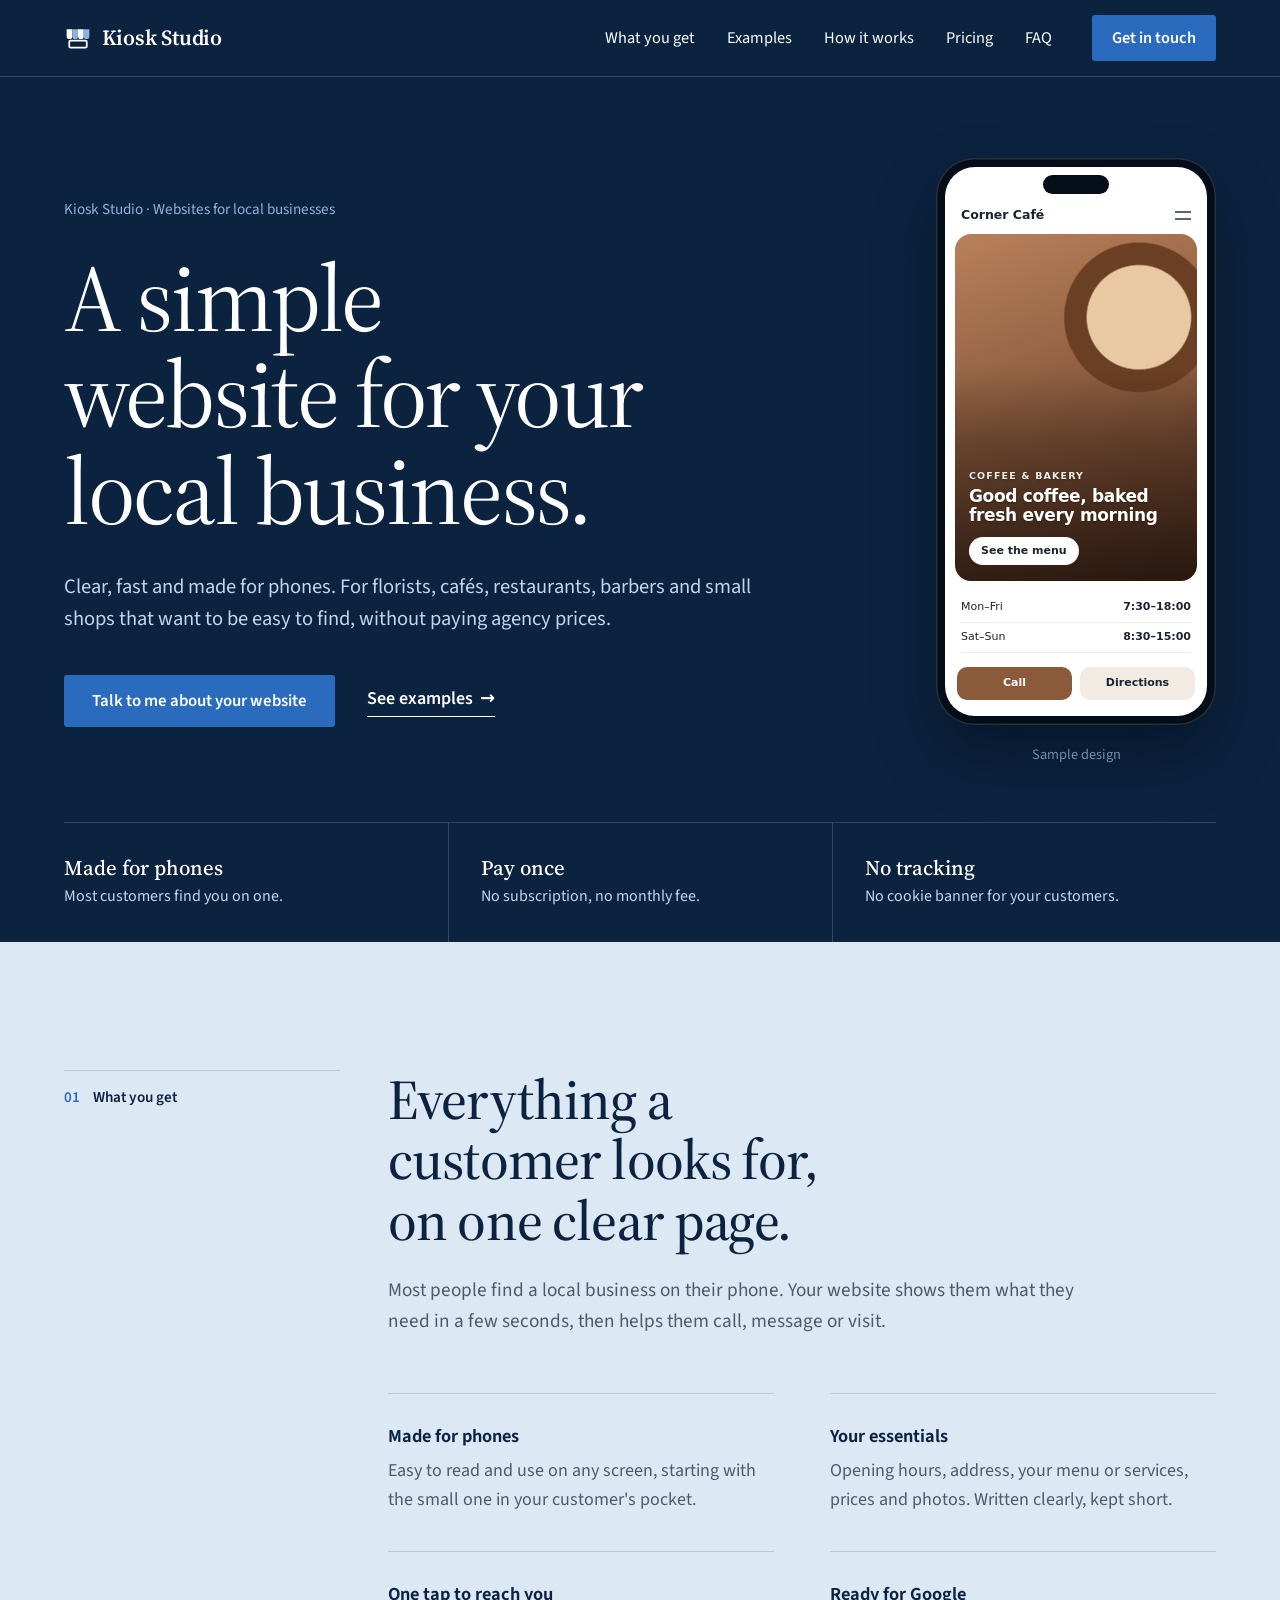
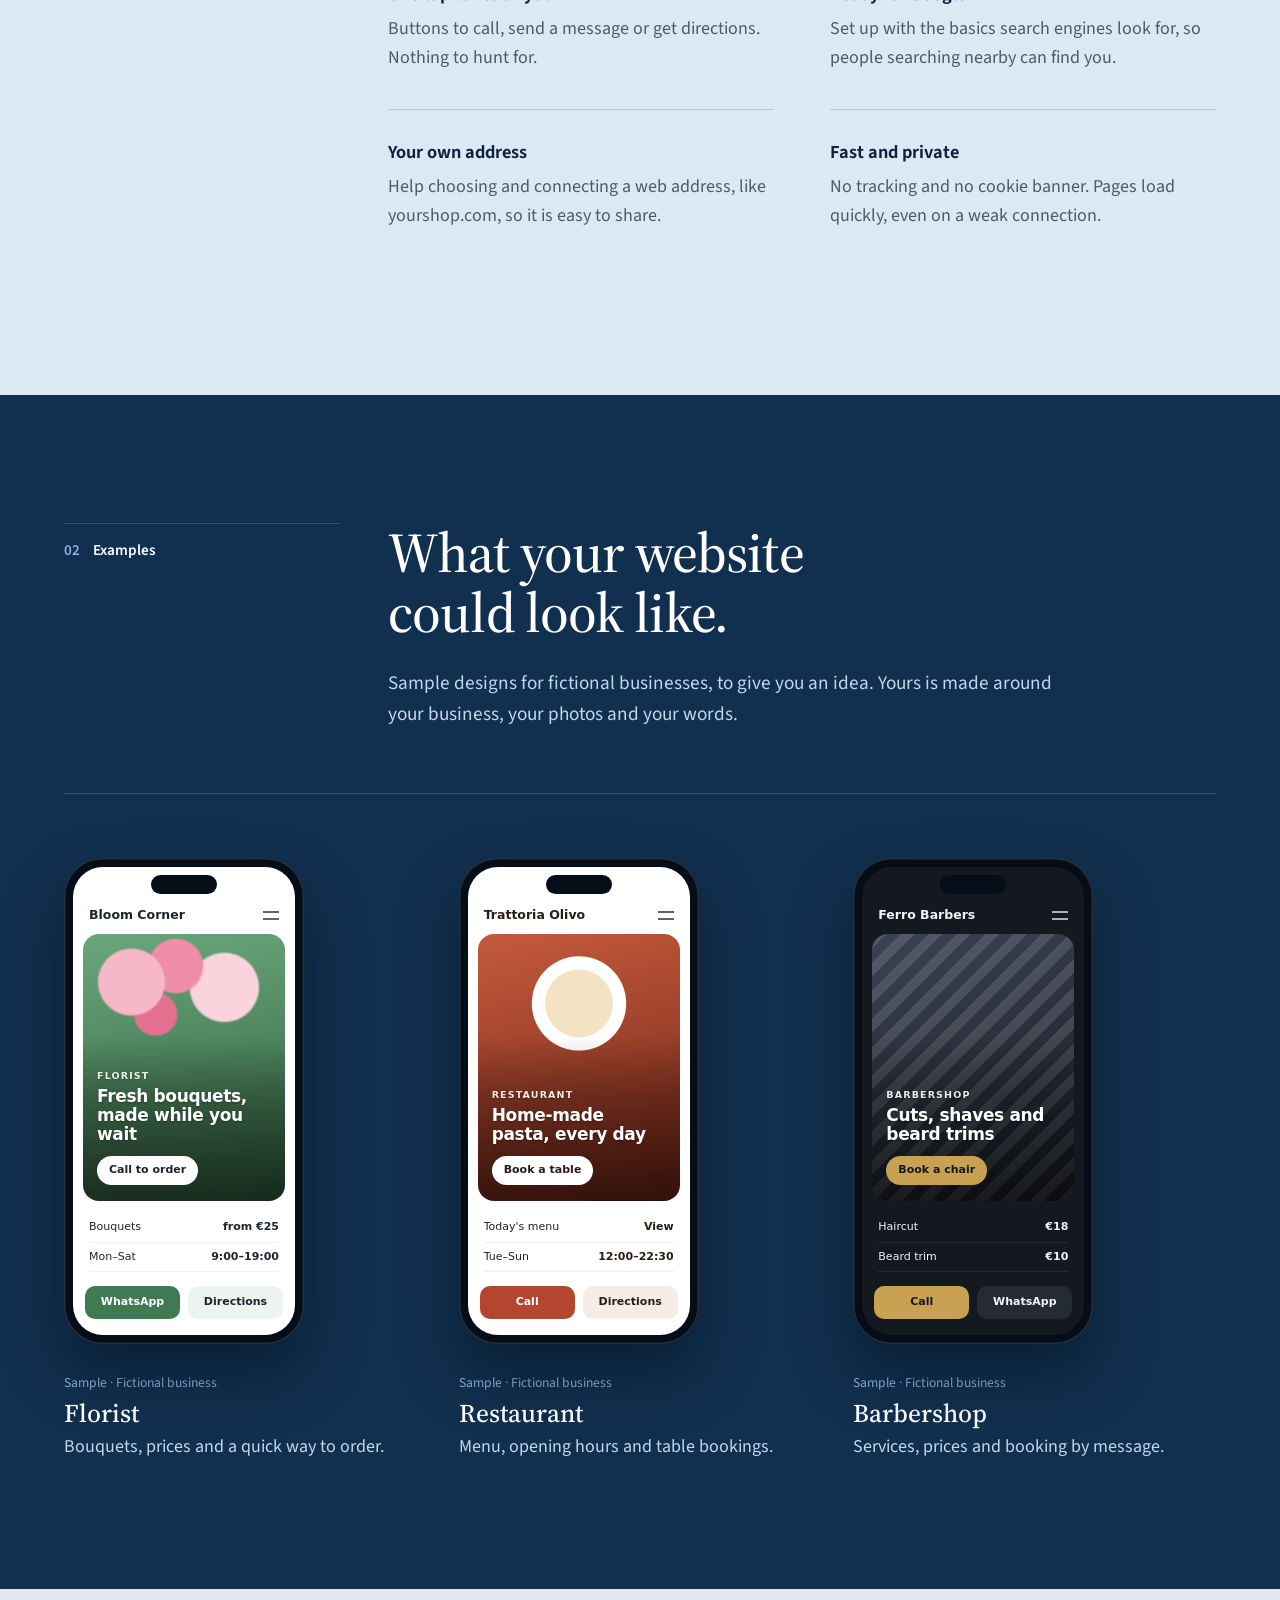
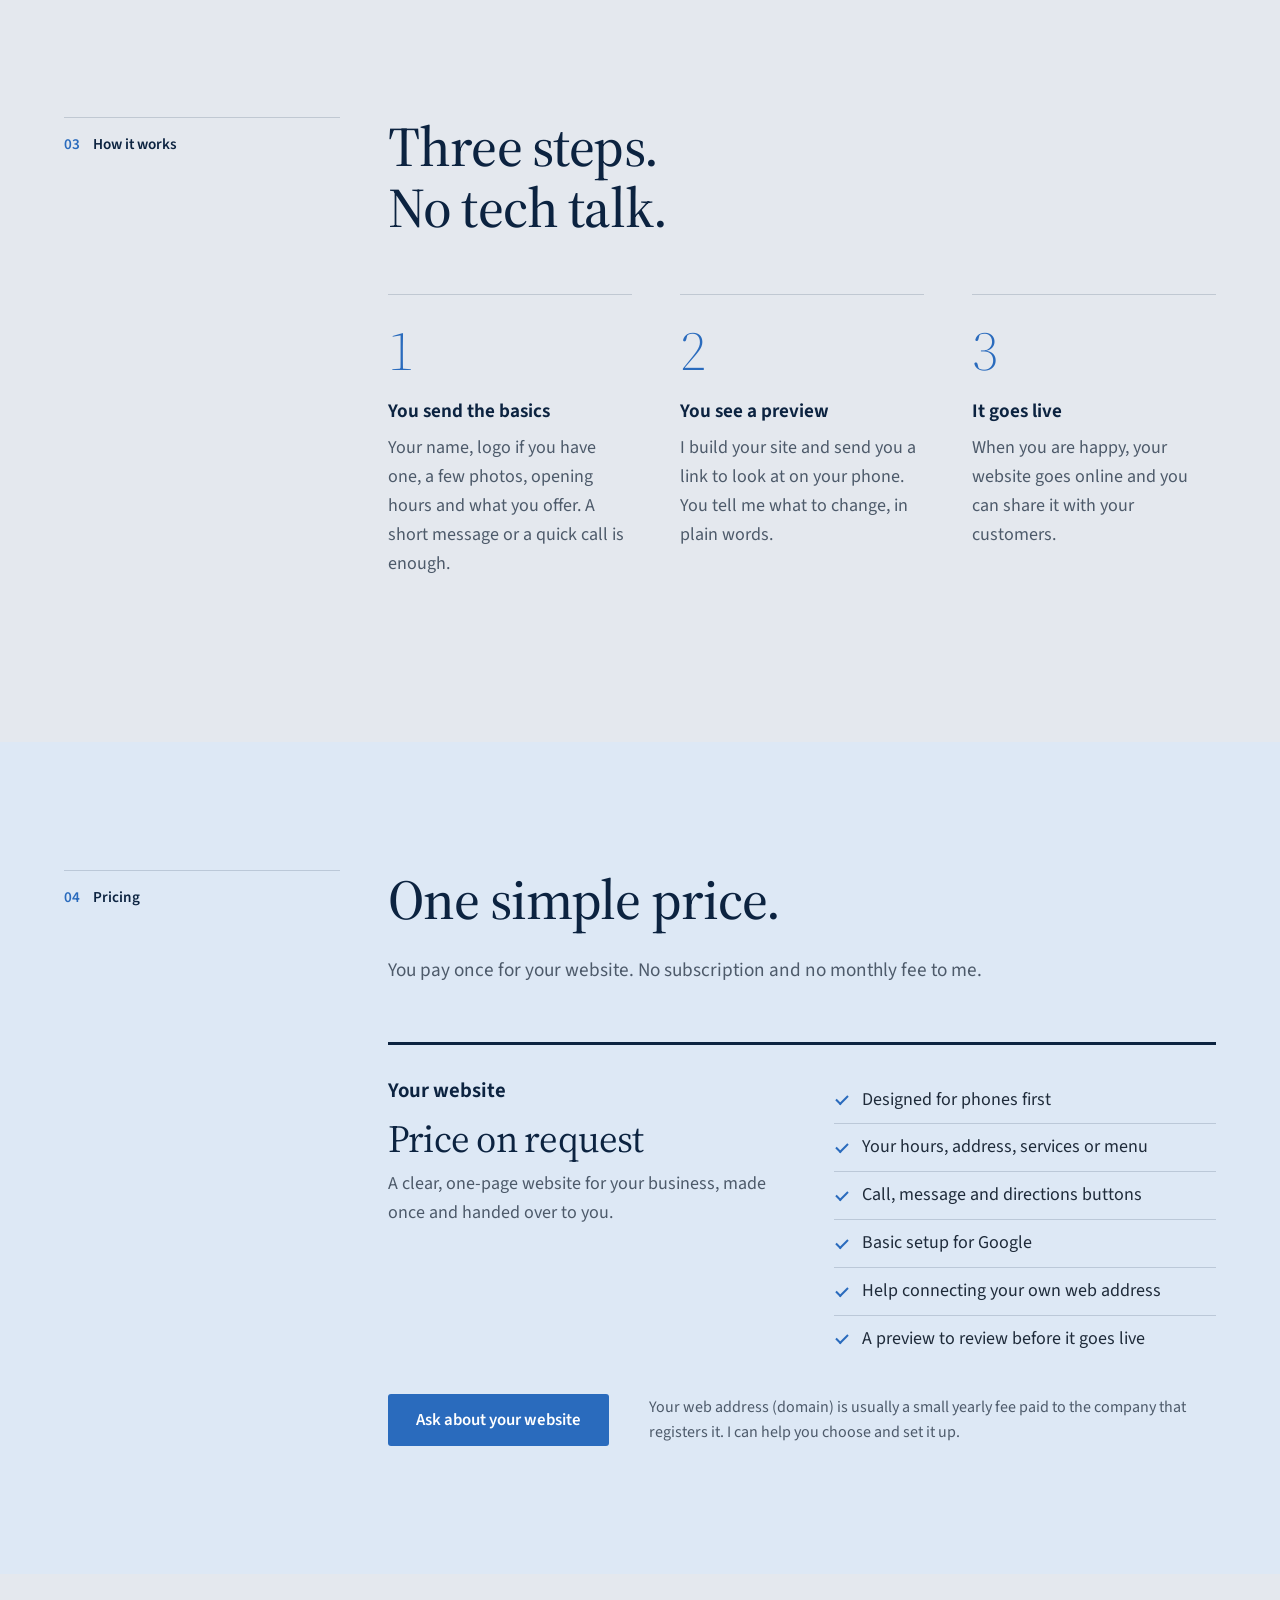
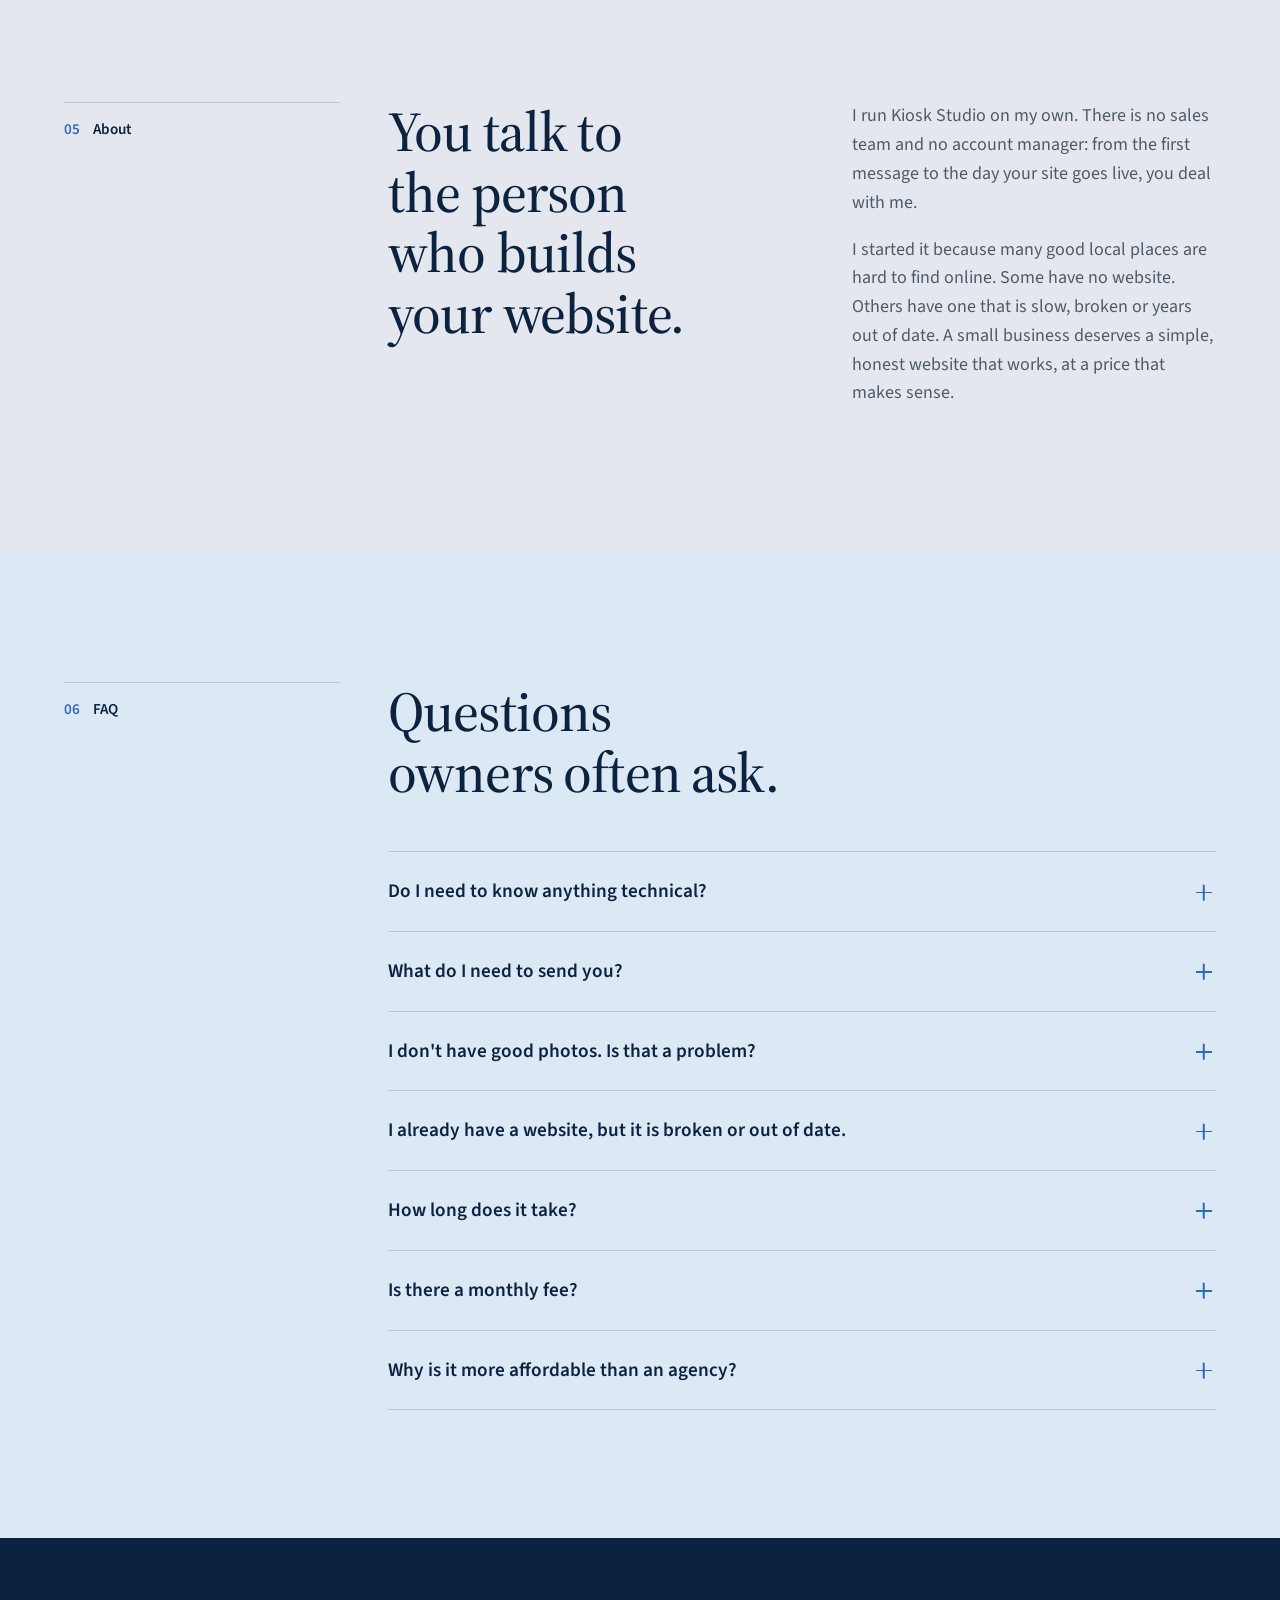
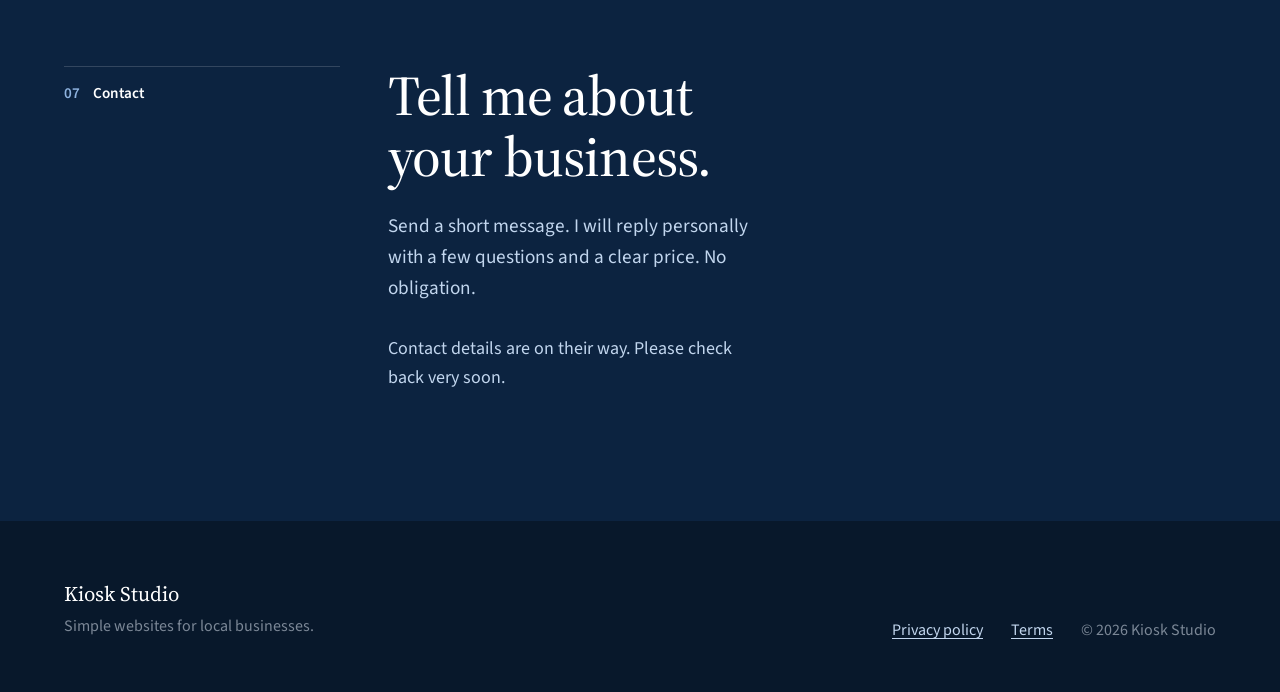
==== site/index.html @ 79e2ed2e "Remove the care plan: websites are a one-off purchase The pricing section now shows a single offer, " ====
<!doctype html>
<html lang="en" class="no-js">
<head>
  <meta charset="utf-8">
  <meta name="viewport" content="width=device-width, initial-scale=1">
  <meta http-equiv="Content-Security-Policy" content="default-src 'self'; img-src 'self' data:; style-src 'self'; script-src 'self'; connect-src 'self' https://formspree.io; form-action 'self' https://formspree.io mailto:; base-uri 'self'; object-src 'none'">
  <meta name="referrer" content="strict-origin-when-cross-origin">

  <title>Kiosk Studio — Simple websites for local businesses</title>
  <meta name="description" content="Simple, affordable websites for small local businesses: florists, cafés, restaurants, barbershops and small shops. Made for phones, clear prices, no tech talk.">
  <link rel="canonical" href="https://pietromaiolinoo.github.io/kiosk-studio/">
  <meta name="theme-color" content="#0b1f36">

  <meta property="og:type" content="website">
  <meta property="og:site_name" content="Kiosk Studio">
  <meta property="og:title" content="Kiosk Studio — Simple websites for local businesses">
  <meta property="og:description" content="A clear, fast website for your shop, café or salon. Made for phones, with a simple price.">
  <meta property="og:url" content="https://pietromaiolinoo.github.io/kiosk-studio/">
  <meta property="og:image" content="https://pietromaiolinoo.github.io/kiosk-studio/assets/og-image.png">
  <meta property="og:image:width" content="1200">
  <meta property="og:image:height" content="630">
  <meta property="og:image:alt" content="Kiosk Studio — simple websites for local businesses">
  <meta name="twitter:card" content="summary_large_image">

  <link rel="icon" href="assets/favicon.svg" type="image/svg+xml">
  <link rel="preload" href="fonts/source-serif-4.woff2" as="font" type="font/woff2" crossorigin>
  <link rel="preload" href="fonts/source-sans-3.woff2" as="font" type="font/woff2" crossorigin>
  <link rel="stylesheet" href="css/style.css">
  <script src="config.js" defer></script>
  <script src="js/main.js" defer></script>
</head>
<body>
  <a class="skip-link" href="#main">Skip to content</a>

  <header class="site-header">
    <div class="wrap header-inner">
      <a class="brand" href="#top" aria-label="Kiosk Studio, back to top">
        <img class="brand-logo" data-show-if="logo" data-src="logo" alt="Kiosk Studio" hidden>
        <span class="wordmark" data-hide-if="logo">
          <svg class="wordmark-icon" viewBox="0 0 32 32" aria-hidden="true" focusable="false">
            <path d="M3 6h6.5v8a3.25 3.25 0 0 1-6.5 0z" fill="currentColor"/>
            <path d="M9.5 6H16v8a3.25 3.25 0 0 1-6.5 0z" class="stripe"/>
            <path d="M16 6h6.5v8a3.25 3.25 0 0 1-6.5 0z" fill="currentColor"/>
            <path d="M22.5 6H29v8a3.25 3.25 0 0 1-6.5 0z" class="stripe"/>
            <rect x="6" y="19" width="20" height="8" rx="1.5" fill="none" stroke="currentColor" stroke-width="2"/>
          </svg>
          <span class="wordmark-text">Kiosk Studio</span>
        </span>
      </a>

      <button class="nav-toggle" type="button" aria-expanded="false" aria-controls="site-nav">
        <span class="nav-toggle-bars" aria-hidden="true"></span>
        <span class="visually-hidden">Menu</span>
      </button>

      <nav id="site-nav" class="site-nav" aria-label="Main">
        <ul>
          <li><a href="#included">What you get</a></li>
          <li><a href="#examples">Examples</a></li>
          <li><a href="#how">How it works</a></li>
          <li><a href="#pricing">Pricing</a></li>
          <li><a href="#faq">FAQ</a></li>
          <li><a class="nav-cta" href="#contact">Get in touch</a></li>
        </ul>
      </nav>
    </div>
  </header>

  <main id="main">

    <!-- Hero -->
    <section class="hero" id="top">
      <div class="wrap hero-inner">
        <div class="hero-copy">
          <p class="kicker">Kiosk Studio · Websites for local businesses</p>
          <h1>A simple website for your local business.</h1>
          <p class="lead">Clear, fast and made for phones. For florists, cafés, restaurants, barbers and small shops that want to be easy to find, without paying agency prices.</p>
          <div class="hero-actions">
            <a class="btn btn-primary" href="#contact">Talk to me about your website</a>
            <a class="text-link" href="#examples">See examples <span aria-hidden="true">→</span></a>
          </div>
        </div>

        <div class="hero-visual" aria-hidden="true">
          <div class="phone phone--hero">
            <div class="phone-screen m-cafe">
              <div class="m-bar"><span class="m-logo">Corner Café</span><span class="m-burger"></span></div>
              <div class="m-hero">
                <p class="m-kicker">Coffee &amp; bakery</p>
                <p class="m-title">Good coffee, baked fresh every morning</p>
                <span class="m-btn">See the menu</span>
              </div>
              <div class="m-rows">
                <p><span>Mon–Fri</span><span>7:30–18:00</span></p>
                <p><span>Sat–Sun</span><span>8:30–15:00</span></p>
              </div>
              <div class="m-actions"><span>Call</span><span>Directions</span></div>
            </div>
          </div>
          <p class="hero-visual-note">Sample design</p>
        </div>
      </div>

      <div class="wrap">
        <ul class="hero-facts">
          <li><strong>Made for phones</strong> Most customers find you on one.</li>
          <li><strong data-show-if="starterPrice" hidden>From <span data-text="starterPrice"></span></strong><strong data-hide-if="starterPrice">Pay once</strong> No subscription, no monthly fee.</li>
          <li><strong>No tracking</strong> No cookie banner for your customers.</li>
        </ul>
      </div>
    </section>

    <!-- What is included -->
    <section class="section section--light" id="included" aria-labelledby="included-title">
      <div class="wrap section-grid">
        <p class="section-label"><span>01</span> What you get</p>
        <div class="section-body">
          <h2 id="included-title">Everything a customer looks for, on one clear page.</h2>
          <p class="section-intro">Most people find a local business on their phone. Your website shows them what they need in a few seconds, then helps them call, message or visit.</p>

          <dl class="feature-list">
            <div>
              <dt>Made for phones</dt>
              <dd>Easy to read and use on any screen, starting with the small one in your customer's pocket.</dd>
            </div>
            <div>
              <dt>Your essentials</dt>
              <dd>Opening hours, address, your menu or services, prices and photos. Written clearly, kept short.</dd>
            </div>
            <div>
              <dt>One tap to reach you</dt>
              <dd>Buttons to call, send a message or get directions. Nothing to hunt for.</dd>
            </div>
            <div>
              <dt>Ready for Google</dt>
              <dd>Set up with the basics search engines look for, so people searching nearby can find you.</dd>
            </div>
            <div>
              <dt>Your own address</dt>
              <dd>Help choosing and connecting a web address, like yourshop.com, so it is easy to share.</dd>
            </div>
            <div>
              <dt>Fast and private</dt>
              <dd>No tracking and no cookie banner. Pages load quickly, even on a weak connection.</dd>
            </div>
          </dl>
        </div>
      </div>
    </section>

    <!-- Examples -->
    <section class="section section--dark" id="examples" aria-labelledby="examples-title">
      <div class="wrap section-grid">
        <p class="section-label"><span>02</span> Examples</p>
        <div class="section-body">
          <h2 id="examples-title">What your website could look like.</h2>
          <p class="section-intro">Sample designs for fictional businesses, to give you an idea. Yours is made around your business, your photos and your words.</p>
        </div>
      </div>

      <div class="wrap">
        <div class="samples">
          <figure class="sample">
            <div class="phone" aria-hidden="true">
              <div class="phone-screen m-florist">
                <div class="m-bar"><span class="m-logo">Bloom Corner</span><span class="m-burger"></span></div>
                <div class="m-hero">
                  <p class="m-kicker">Florist</p>
                  <p class="m-title">Fresh bouquets, made while you wait</p>
                  <span class="m-btn">Call to order</span>
                </div>
                <div class="m-rows">
                  <p><span>Bouquets</span><span>from €25</span></p>
                  <p><span>Mon–Sat</span><span>9:00–19:00</span></p>
                </div>
                <div class="m-actions"><span>WhatsApp</span><span>Directions</span></div>
              </div>
            </div>
            <figcaption>
              <span class="sample-meta">Sample · Fictional business</span>
              <strong>Florist</strong>
              <span>Bouquets, prices and a quick way to order.</span>
              <a class="text-link" data-show-if="demoLinks.florist" data-href="demoLinks.florist" hidden>View the sample site <span aria-hidden="true">→</span></a>
            </figcaption>
          </figure>

          <figure class="sample">
            <div class="phone" aria-hidden="true">
              <div class="phone-screen m-restaurant">
                <div class="m-bar"><span class="m-logo">Trattoria Olivo</span><span class="m-burger"></span></div>
                <div class="m-hero">
                  <p class="m-kicker">Restaurant</p>
                  <p class="m-title">Home-made pasta, every day</p>
                  <span class="m-btn">Book a table</span>
                </div>
                <div class="m-rows">
                  <p><span>Today's menu</span><span>View</span></p>
                  <p><span>Tue–Sun</span><span>12:00–22:30</span></p>
                </div>
                <div class="m-actions"><span>Call</span><span>Directions</span></div>
              </div>
            </div>
            <figcaption>
              <span class="sample-meta">Sample · Fictional business</span>
              <strong>Restaurant</strong>
              <span>Menu, opening hours and table bookings.</span>
              <a class="text-link" data-show-if="demoLinks.restaurant" data-href="demoLinks.restaurant" hidden>View the sample site <span aria-hidden="true">→</span></a>
            </figcaption>
          </figure>

          <figure class="sample">
            <div class="phone" aria-hidden="true">
              <div class="phone-screen m-barber">
                <div class="m-bar"><span class="m-logo">Ferro Barbers</span><span class="m-burger"></span></div>
                <div class="m-hero">
                  <p class="m-kicker">Barbershop</p>
                  <p class="m-title">Cuts, shaves and beard trims</p>
                  <span class="m-btn">Book a chair</span>
                </div>
                <div class="m-rows">
                  <p><span>Haircut</span><span>€18</span></p>
                  <p><span>Beard trim</span><span>€10</span></p>
                </div>
                <div class="m-actions"><span>Call</span><span>WhatsApp</span></div>
              </div>
            </div>
            <figcaption>
              <span class="sample-meta">Sample · Fictional business</span>
              <strong>Barbershop</strong>
              <span>Services, prices and booking by message.</span>
              <a class="text-link" data-show-if="demoLinks.barbershop" data-href="demoLinks.barbershop" hidden>View the sample site <span aria-hidden="true">→</span></a>
            </figcaption>
          </figure>
        </div>
      </div>
    </section>

    <!-- How it works -->
    <section class="section section--gray" id="how" aria-labelledby="how-title">
      <div class="wrap section-grid">
        <p class="section-label"><span>03</span> How it works</p>
        <div class="section-body">
          <h2 id="how-title">Three steps. No tech talk.</h2>
          <ol class="steps">
            <li>
              <span class="step-number" aria-hidden="true">1</span>
              <h3>You send the basics</h3>
              <p>Your name, logo if you have one, a few photos, opening hours and what you offer. A short message or a quick call is enough.</p>
            </li>
            <li>
              <span class="step-number" aria-hidden="true">2</span>
              <h3>You see a preview</h3>
              <p>I build your site and send you a link to look at on your phone. You tell me what to change, in plain words.</p>
            </li>
            <li>
              <span class="step-number" aria-hidden="true">3</span>
              <h3>It goes live</h3>
              <p>When you are happy, your website goes online and you can share it with your customers.</p>
            </li>
          </ol>
        </div>
      </div>
    </section>

    <!-- Pricing -->
    <section class="section section--light" id="pricing" aria-labelledby="pricing-title">
      <div class="wrap section-grid">
        <p class="section-label"><span>04</span> Pricing</p>
        <div class="section-body">
          <h2 id="pricing-title">One simple price.</h2>
          <p class="section-intro">You pay once for your website. No subscription and no monthly fee to me.</p>

          <div class="plan">
            <div class="plan-summary">
              <h3>Your website</h3>
              <p class="plan-price" data-show-if="starterPrice" hidden><span data-text="starterPrice"></span> <small>one-off</small></p>
              <p class="plan-price plan-price--ask" data-hide-if="starterPrice">Price on request</p>
              <p class="plan-note">A clear, one-page website for your business, made once and handed over to you.</p>
            </div>
            <ul class="ticks">
              <li>Designed for phones first</li>
              <li>Your hours, address, services or menu</li>
              <li>Call, message and directions buttons</li>
              <li>Basic setup for Google</li>
              <li>Help connecting your own web address</li>
              <li>A preview to review before it goes live</li>
            </ul>
          </div>

          <div class="pricing-foot">
            <a class="btn btn-primary" href="#contact">Ask about your website</a>
            <p class="fine-print">Your web address (domain) is usually a small yearly fee paid to the company that registers it. I can help you choose and set it up.</p>
          </div>
        </div>
      </div>
    </section>

    <!-- About -->
    <section class="section section--gray" id="about" aria-labelledby="about-title">
      <div class="wrap section-grid">
        <p class="section-label"><span>05</span> About</p>
        <div class="section-body about">
          <div class="about-main">
            <img class="about-photo" data-show-if="photo" data-src="photo" alt="Photo of the person behind Kiosk Studio" width="320" height="320" loading="lazy" hidden>
            <h2 id="about-title">
              <span data-show-if="ownerName" hidden>Hi, I'm <span data-text="ownerName"></span>. You talk to the person who builds your website.</span>
              <span data-hide-if="ownerName">You talk to the person who builds your website.</span>
            </h2>
          </div>
          <div class="about-copy">
            <p>I run Kiosk Studio on my own. There is no sales team and no account manager: from the first message to the day your site goes live, you deal with me.</p>
            <p>I started it because many good local places are hard to find online. Some have no website. Others have one that is slow, broken or years out of date. A small business deserves a simple, honest website that works, at a price that makes sense.</p>
            <p class="about-location" data-show-if="location" data-text="location" hidden></p>
          </div>
        </div>
      </div>
    </section>

    <!-- FAQ -->
    <section class="section section--light" id="faq" aria-labelledby="faq-title">
      <div class="wrap section-grid">
        <p class="section-label"><span>06</span> FAQ</p>
        <div class="section-body">
          <h2 id="faq-title">Questions owners often ask.</h2>
          <div class="faq">
            <details>
              <summary>Do I need to know anything technical?</summary>
              <p>No. You tell me about your business in your own words. I take care of the rest and explain anything you need to know in plain language.</p>
            </details>
            <details>
              <summary>What do I need to send you?</summary>
              <p>Your business name, address, opening hours, what you offer and how people can contact you. A logo and a few photos help, but they are not required to get started.</p>
            </details>
            <details>
              <summary>I don't have good photos. Is that a problem?</summary>
              <p>No. Photos taken on a recent phone in good daylight usually work well. I can tell you what to shoot, and the design works with just a few pictures.</p>
            </details>
            <details>
              <summary>I already have a website, but it is broken or out of date.</summary>
              <p>That is very common. Send me the link and I will tell you honestly whether it makes more sense to fix it or start fresh.</p>
            </details>
            <details>
              <summary>How long does it take?</summary>
              <p>It depends mostly on how quickly you can send the basics. A simple one-page website is a small project, so it is a matter of days, not months. I will give you a date before we start.</p>
            </details>
            <details>
              <summary>Is there a monthly fee?</summary>
              <p>Not to me. You pay once for your website. The only regular cost is your web address (domain), usually a small yearly fee paid to the company that registers it.</p>
            </details>
            <details>
              <summary>Why is it more affordable than an agency?</summary>
              <p>Because the websites are simple on purpose. I focus on what local customers actually need and reuse designs I have refined for each type of business, instead of starting from zero every time.</p>
            </details>
          </div>
        </div>
      </div>
    </section>

    <!-- Contact -->
    <section class="section section--dark section--contact" id="contact" aria-labelledby="contact-title">
      <div class="wrap section-grid">
        <p class="section-label"><span>07</span> Contact</p>
        <div class="section-body contact">
          <div class="contact-copy">
            <h2 id="contact-title">Tell me about your business.</h2>
            <p class="section-intro">Send a short message. I will reply personally with a few questions and a clear price. No obligation.</p>

            <ul class="contact-direct">
              <li data-show-if="whatsapp" hidden>
                <span class="contact-label">WhatsApp</span>
                <a data-href="whatsapp" data-format="whatsapp">Send a message <span aria-hidden="true">→</span></a>
              </li>
              <li data-show-if="email" hidden>
                <span class="contact-label">Email</span>
                <a data-href="email" data-format="mailto" data-text="email"></a>
              </li>
            </ul>
            <p class="contact-soon" data-hide-if="formEndpoint|email|whatsapp">Contact details are on their way. Please check back very soon.</p>
          </div>

          <form class="contact-form" data-show-if="formEndpoint|email" hidden novalidate>
            <div class="field">
              <label for="f-name">Your name</label>
              <input id="f-name" name="name" type="text" autocomplete="name" required>
            </div>
            <div class="field">
              <label for="f-business">Business name and type <span class="optional">(optional)</span></label>
              <input id="f-business" name="business" type="text" autocomplete="organization" placeholder="For example: Rosa's Flowers, florist">
            </div>
            <div class="field">
              <label for="f-reply">Email or phone</label>
              <input id="f-reply" name="reply_to" type="text" autocomplete="email" required aria-describedby="f-reply-hint">
              <p class="hint" id="f-reply-hint">So I can reply to you.</p>
            </div>
            <div class="field">
              <label for="f-message">Your message</label>
              <textarea id="f-message" name="message" rows="5" required placeholder="What does your business do? Do you have a website now?"></textarea>
            </div>
            <div class="field field--trap" aria-hidden="true">
              <label for="f-gotcha">Leave this empty</label>
              <input id="f-gotcha" name="_gotcha" type="text" tabindex="-1" autocomplete="off">
            </div>
            <button class="btn btn-light" type="submit">Send message</button>
            <p class="form-status" role="status" aria-live="polite"></p>
            <p class="form-privacy">Your details are only used to reply to you. See the <a href="privacy.html">privacy policy</a>.</p>
          </form>
        </div>
      </div>
    </section>

  </main>

  <footer class="site-footer">
    <div class="wrap footer-inner">
      <div>
        <p class="footer-brand">Kiosk Studio</p>
        <p>Simple websites for local businesses.</p>
        <p data-show-if="location" data-text="location" hidden></p>
      </div>
      <ul class="footer-links">
        <li data-show-if="email" hidden><a data-href="email" data-format="mailto" data-text="email"></a></li>
        <li><a href="privacy.html">Privacy policy</a></li>
        <li><a href="terms.html">Terms</a></li>
        <li class="footer-copy">© <span data-year></span> Kiosk Studio</li>
      </ul>
    </div>
  </footer>
</body>
</html>
---- site/css/style.css ----
/* Kiosk Studio — main stylesheet
   Mobile first: base styles are for phones; wider screens are added in
   the media queries near the end of each block. */

/* ---------- Fonts (stored in this repo, no outside services) ---------- */
@font-face {
  font-family: "Source Serif 4";
  src: url("../fonts/source-serif-4.woff2") format("woff2");
  font-weight: 200 900;
  font-style: normal;
  font-display: swap;
}
@font-face {
  font-family: "Source Serif 4";
  src: url("../fonts/source-serif-4-italic.woff2") format("woff2");
  font-weight: 200 900;
  font-style: italic;
  font-display: swap;
}
@font-face {
  font-family: "Source Sans 3";
  src: url("../fonts/source-sans-3.woff2") format("woff2");
  font-weight: 200 900;
  font-style: normal;
  font-display: swap;
}

/* ---------- Design tokens ---------- */
:root {
  --navy-950: #08182b;
  --navy-900: #0c2340;
  --navy-800: #11304f;
  --navy-700: #1b3f66;
  --blue-600: #1f5aa6;
  --blue-500: #2a6bbd;
  --blue-300: #8fb3df;
  --blue-200: #c2d6ee;
  --blue-100: #dde8f5;
  --gray-100: #e4e8ee;
  --gray-300: #c3cbd6;
  --gray-500: #7b8796;
  --gray-600: #4d5a6a;
  --gray-800: #1f2b3a;
  --white: #ffffff;

  --text: var(--gray-800);
  --text-muted: var(--gray-600);
  --rule: rgba(12, 35, 64, .16);
  --rule-light: rgba(255, 255, 255, .16);
  --focus: #ffb547;

  --serif: "Source Serif 4", Georgia, "Times New Roman", serif;
  --sans: "Source Sans 3", system-ui, -apple-system, "Segoe UI", Roboto, Arial, sans-serif;

  --gutter: clamp(20px, 5vw, 80px);
  --wrap: 1600px;
  --header-h: 64px;
  --radius: 3px;
}

/* ---------- Base ---------- */
*, *::before, *::after { box-sizing: border-box; }

html {
  -webkit-text-size-adjust: 100%;
  scroll-padding-top: var(--header-h);
}
@media (prefers-reduced-motion: no-preference) {
  html { scroll-behavior: smooth; }
}

body {
  margin: 0;
  font-family: var(--sans);
  font-size: 1.125rem;
  line-height: 1.6;
  color: var(--text);
  background: var(--navy-900);
  -webkit-font-smoothing: antialiased;
}

img, svg { display: block; max-width: 100%; }
img { height: auto; }

h1, h2, h3 { margin: 0; font-weight: 500; text-wrap: balance; }
h1, h2 {
  font-family: var(--serif);
  font-optical-sizing: auto;
  letter-spacing: -0.015em;
  line-height: 1.08;
}
h2 { font-size: clamp(2rem, 4.4vw, 3.5rem); }
h3 { font-size: 1.2rem; font-weight: 650; line-height: 1.3; }
p { margin: 0 0 1em; }
p:last-child { margin-bottom: 0; }

a { color: var(--blue-600); text-underline-offset: .2em; text-decoration-thickness: 1px; }
a:hover { text-decoration-thickness: 2px; }

:focus-visible { outline: 3px solid var(--focus); outline-offset: 3px; }

[hidden] { display: none !important; }

.visually-hidden {
  position: absolute !important;
  width: 1px; height: 1px;
  overflow: hidden;
  clip: rect(0 0 0 0);
  white-space: nowrap;
}

.skip-link {
  position: absolute;
  left: 12px; top: -60px;
  z-index: 100;
  padding: 10px 16px;
  background: var(--white);
  color: var(--navy-900);
  font-weight: 700;
}
.skip-link:focus { top: 12px; }

.wrap {
  width: 100%;
  max-width: var(--wrap);
  margin: 0 auto;
  padding: 0 var(--gutter);
}

/* ---------- Buttons and links ---------- */
.btn {
  display: inline-flex;
  align-items: center;
  justify-content: center;
  min-height: 52px;
  padding: .8em 1.6em;
  border: 1.5px solid transparent;
  border-radius: var(--radius);
  font: inherit;
  font-size: 1.05rem;
  font-weight: 600;
  line-height: 1.2;
  text-align: center;
  text-decoration: none;
  cursor: pointer;
  transition: background-color .18s, color .18s, border-color .18s;
}
.btn-primary { background: var(--blue-500); color: var(--white); }
.btn-primary:hover { background: var(--blue-600); }
.btn-light { background: var(--white); color: var(--navy-900); }
.btn-light:hover { background: var(--blue-100); }

.text-link {
  display: inline-flex;
  gap: .4em;
  align-items: center;
  font-weight: 600;
  text-decoration: none;
  border-bottom: 1.5px solid currentColor;
  padding-bottom: 2px;
}
.text-link span { transition: transform .18s; }
.text-link:hover span { transform: translateX(3px); }

/* ---------- Header ---------- */
.site-header {
  position: sticky;
  top: 0;
  z-index: 50;
  background: var(--navy-900);
  color: var(--white);
  border-bottom: 1px solid var(--rule-light);
}
.header-inner {
  display: flex;
  align-items: center;
  justify-content: space-between;
  min-height: var(--header-h);
}

.brand { display: inline-flex; align-items: center; color: var(--white); text-decoration: none; }
.wordmark { display: inline-flex; align-items: center; gap: .6rem; }
.wordmark-icon { width: 28px; height: 28px; color: var(--white); }
.wordmark-icon .stripe { fill: var(--blue-300); }
.wordmark-text { font-family: var(--serif); font-size: 1.35rem; font-weight: 600; letter-spacing: -0.01em; }

/* The logo image sits on a white badge so any logo stays legible on dark blue.
   Set logoOnDark: true in config.js to remove the badge. */
.brand-logo {
  height: 40px;
  width: auto;
  max-width: 180px;
  object-fit: contain;
  padding: 5px 10px;
  background: var(--white);
  border-radius: var(--radius);
}
.logo-on-dark .brand-logo { padding: 0; background: none; }

.nav-toggle {
  display: inline-flex;
  align-items: center;
  justify-content: center;
  width: 48px; height: 48px;
  margin-right: -12px;
  padding: 0;
  border: 0;
  background: none;
  color: var(--white);
  cursor: pointer;
}
.nav-toggle-bars,
.nav-toggle-bars::before,
.nav-toggle-bars::after {
  display: block;
  width: 22px; height: 1.5px;
  background: currentColor;
  transition: transform .2s;
}
.nav-toggle-bars { position: relative; }
.nav-toggle-bars::before,
.nav-toggle-bars::after { content: ""; position: absolute; left: 0; }
.nav-toggle-bars::before { top: -7px; }
.nav-toggle-bars::after { top: 7px; }
.nav-toggle[aria-expanded="true"] .nav-toggle-bars { background: transparent; }
.nav-toggle[aria-expanded="true"] .nav-toggle-bars::before { transform: translateY(7px) rotate(45deg); }
.nav-toggle[aria-expanded="true"] .nav-toggle-bars::after { transform: translateY(-7px) rotate(-45deg); }

.site-nav {
  display: none;
  position: absolute;
  top: 100%; left: 0; right: 0;
  background: var(--navy-900);
  border-bottom: 1px solid var(--rule-light);
}
.site-nav.is-open { display: block; }
.site-nav ul { list-style: none; margin: 0; padding: 8px var(--gutter) 24px; }
.site-nav a {
  display: block;
  padding: 14px 0;
  color: var(--white);
  font-size: 1.15rem;
  text-decoration: none;
  border-bottom: 1px solid var(--rule-light);
}
.site-nav a:hover { color: var(--blue-200); }
.site-nav .nav-cta {
  margin-top: 20px;
  padding: 14px 20px;
  border: 0;
  border-radius: var(--radius);
  background: var(--blue-500);
  font-weight: 600;
  text-align: center;
}
.site-nav .nav-cta:hover { background: var(--blue-600); color: var(--white); }

/* Without JavaScript the menu is a simple row of links. */
.no-js .site-header { position: static; }
.no-js .header-inner { flex-wrap: wrap; }
.no-js .nav-toggle { display: none; }
.no-js .site-nav { display: block; position: static; border: 0; }
.no-js .site-nav ul { display: flex; flex-wrap: wrap; gap: 0 18px; padding: 0 0 14px; }
.no-js .site-nav a { padding: 6px 0; border: 0; font-size: 1rem; }
.no-js .site-nav .nav-cta { margin: 0; padding: 6px 0; background: none; text-decoration: underline; }

@media (min-width: 960px) {
  :root { --header-h: 76px; }
  .nav-toggle { display: none; }
  .site-nav,
  .no-js .site-nav { display: block; position: static; background: none; border: 0; }
  .site-nav ul,
  .no-js .site-nav ul { display: flex; align-items: center; gap: 32px; padding: 0; }
  .site-nav a { padding: 6px 0; border: 0; font-size: 1.02rem; }
  .site-nav .nav-cta,
  .no-js .site-nav .nav-cta { margin: 0 0 0 8px; padding: 10px 20px; background: var(--blue-500); text-decoration: none; }
}

/* ---------- Hero ---------- */
.hero {
  display: flex;
  flex-direction: column;
  justify-content: space-between;
  min-height: calc(100vh - var(--header-h));
  min-height: calc(100svh - var(--header-h));
  padding-top: clamp(48px, 9vh, 120px);
  background: var(--navy-900);
  color: var(--white);
}
.hero-inner {
  display: grid;
  gap: 56px;
  align-items: center;
  padding-bottom: 56px;
}
.kicker {
  margin-bottom: 28px;
  font-size: .95rem;
  color: var(--blue-300);
}
.hero h1 {
  font-size: clamp(2.75rem, 7.4vw, 6.5rem);
  font-weight: 400;
  letter-spacing: -0.025em;
  line-height: 1.02;
  margin-bottom: 32px;
}
.lead {
  max-width: 34em;
  font-size: clamp(1.15rem, 1.6vw, 1.35rem);
  line-height: 1.55;
  color: var(--blue-200);
}
.hero-actions {
  display: flex;
  flex-wrap: wrap;
  align-items: center;
  gap: 20px 32px;
  margin-top: 40px;
}
.hero .text-link { color: var(--white); }

.hero-visual { justify-self: center; text-align: center; }
.hero-visual-note { margin-top: 18px; font-size: .9rem; color: var(--blue-300); }

.hero-facts {
  list-style: none;
  margin: 0;
  padding: 0;
  display: grid;
  border-top: 1px solid var(--rule-light);
}
.hero-facts li {
  padding: 22px 0;
  color: var(--blue-200);
  font-size: 1rem;
  border-bottom: 1px solid var(--rule-light);
}
.hero-facts li:last-child { border-bottom: 0; }
.hero-facts strong { display: block; color: var(--white); font-family: var(--serif); font-size: 1.3rem; font-weight: 500; }

@media (min-width: 760px) {
  .hero-facts { grid-template-columns: repeat(3, 1fr); }
  .hero-facts li { padding: 28px 32px 32px; border-bottom: 0; border-left: 1px solid var(--rule-light); }
  .hero-facts li:first-child { padding-left: 0; border-left: 0; }
}
@media (min-width: 960px) {
  .hero h1 { max-width: 13ch; }
  .hero-inner { grid-template-columns: minmax(0, 1fr) auto; gap: 80px; }
}

/* ---------- Sections ---------- */
.section { padding: 80px 0; }
.section--light { background: var(--blue-100); }
.section--gray { background: var(--gray-100); }
.section--dark { background: var(--navy-800); color: var(--white); }

/* Editorial layout: a narrow label column on the left, content on the right. */
.section-grid { display: grid; gap: 28px; }
.section-label {
  margin: 0;
  padding-top: 14px;
  border-top: 1px solid var(--rule);
  font-size: .95rem;
  font-weight: 600;
  color: var(--navy-900);
}
.section-label span { margin-right: 10px; color: var(--blue-500); font-variant-numeric: tabular-nums; }
.section--dark .section-label { color: var(--white); border-color: var(--rule-light); }
.section--dark .section-label span { color: var(--blue-300); }

.section-body h2 { max-width: 18ch; margin-bottom: 24px; color: var(--navy-900); }
.section--dark .section-body h2 { color: var(--white); }
.section-intro { max-width: 36em; font-size: 1.2rem; color: var(--text-muted); }
.section--dark .section-intro { color: var(--blue-200); }
.section--dark a:not(.btn) { color: var(--white); }

@media (min-width: 960px) {
  .section { padding: 128px 0; }
  .section-grid { grid-template-columns: minmax(180px, 3fr) 9fr; gap: 48px; }
}

/* ---------- What you get ---------- */
.feature-list {
  display: grid;
  margin: 56px 0 0;
  border-top: 1px solid var(--rule);
}
.feature-list > div { padding: 26px 0; border-bottom: 1px solid var(--rule); }
.feature-list dt { margin-bottom: 6px; font-weight: 650; font-size: 1.15rem; color: var(--navy-900); }
.feature-list dd { margin: 0; color: var(--text-muted); max-width: 30em; }

@media (min-width: 760px) {
  .feature-list { grid-template-columns: 1fr 1fr; column-gap: 56px; border-top: 0; }
  .feature-list > div { border-top: 1px solid var(--rule); border-bottom: 0; padding: 28px 0 36px; }
}

/* ---------- Phone mockups ---------- */
.phone {
  position: relative;
  width: 240px;
  aspect-ratio: 240 / 486;
  padding: 9px;
  border-radius: 38px;
  background: #050d18;
  box-shadow: 0 30px 60px rgba(3, 10, 20, .45), inset 0 0 0 1.5px rgba(255, 255, 255, .14);
}
.phone::before {
  content: "";
  position: absolute;
  top: 17px; left: 50%;
  width: 66px; height: 19px;
  transform: translateX(-50%);
  border-radius: 999px;
  background: #050d18;
  z-index: 2;
}
.phone--hero { width: 280px; }

.phone-screen {
  --m-bg: #fff;
  --m-ink: #1c2430;
  --m-accent: #2a6bbd;
  --m-soft: #eef2f6;
  display: flex;
  flex-direction: column;
  height: 100%;
  overflow: hidden;
  border-radius: 30px;
  background: var(--m-bg);
  color: var(--m-ink);
  font-family: system-ui, -apple-system, "Segoe UI", Roboto, sans-serif;
  font-size: 11px;
  line-height: 1.35;
  text-align: left;
}
.m-bar { display: flex; justify-content: space-between; align-items: center; padding: 40px 16px 10px; }
.m-logo { font-weight: 800; font-size: 12.5px; }
.m-burger { width: 16px; height: 9px; border-block: 2px solid currentColor; opacity: .7; }
.m-hero {
  flex: 1;
  display: flex;
  flex-direction: column;
  justify-content: flex-end;
  margin: 0 10px;
  padding: 16px 14px;
  border-radius: 16px;
  color: #fff;
  background: linear-gradient(to top, rgba(0, 0, 0, .55) 0%, rgba(0, 0, 0, .25) 40%, transparent 62%), var(--m-art);
  text-shadow: 0 1px 2px rgba(0, 0, 0, .3);
}
.m-kicker { margin: 0 0 4px; font-size: 9.5px; font-weight: 700; text-transform: uppercase; letter-spacing: .12em; opacity: .9; }
.m-title { margin: 0 0 12px; font-size: 17px; font-weight: 800; line-height: 1.12; letter-spacing: -0.02em; }
.m-btn { align-self: flex-start; padding: 7px 12px; border-radius: 999px; background: #fff; color: var(--m-ink); font-weight: 700; text-shadow: none; }
.m-rows { padding: 12px 16px 4px; }
.m-rows p { display: flex; justify-content: space-between; margin: 0; padding: 7px 0; border-bottom: 1px solid var(--m-soft); }
.m-rows p span:last-child { font-weight: 700; }
.m-actions { display: grid; grid-template-columns: 1fr 1fr; gap: 8px; padding: 10px 12px 16px; }
.m-actions span { padding: 9px 0; border-radius: 10px; background: var(--m-accent); color: #fff; font-weight: 700; text-align: center; }
.m-actions span + span { background: var(--m-soft); color: var(--m-ink); }

/* Each sample has its own palette, to show that client sites can look different. */
.m-cafe {
  --m-accent: #8a5a3b;
  --m-soft: #f2ebe4;
  --m-art:
    radial-gradient(circle at 76% 24%, #e9c9a1 0 16%, transparent 16.5%),
    radial-gradient(circle at 76% 24%, #6b3f24 0 23%, transparent 23.5%),
    linear-gradient(160deg, #b9805a, #5a3420);
}
.m-florist {
  --m-accent: #3f7a52;
  --m-soft: #edf3ee;
  --m-art:
    radial-gradient(circle at 24% 18%, #f6b8c8 0 12%, transparent 13%),
    radial-gradient(circle at 46% 12%, #f08da8 0 10%, transparent 11%),
    radial-gradient(circle at 70% 20%, #fbd3dc 0 13%, transparent 14%),
    radial-gradient(circle at 36% 30%, #e3708f 0 9%, transparent 10%),
    linear-gradient(170deg, #6aa77b 0%, #2f5e3e 100%);
}
.m-restaurant {
  --m-ink: #2a1d16;
  --m-accent: #b4462f;
  --m-soft: #f6ece6;
  --m-art:
    radial-gradient(circle at 50% 26%, #f3e3c3 0 15%, transparent 15.5%),
    radial-gradient(circle at 50% 26%, #fff 0 21%, transparent 21.5%),
    linear-gradient(165deg, #c55a3c, #6e2416);
}
.m-barber {
  --m-bg: #14181f;
  --m-ink: #f2f4f7;
  --m-accent: #c8a252;
  --m-soft: #252b35;
  --m-art:
    repeating-linear-gradient(135deg, rgba(255,255,255,.12) 0 10px, transparent 10px 20px),
    linear-gradient(160deg, #3b4352, #171b22);
}
.m-barber .m-btn { background: var(--m-accent); color: #14181f; }
.m-barber .m-actions span:first-child { color: #14181f; }

/* ---------- Examples ---------- */
.samples {
  display: grid;
  gap: 64px;
  margin-top: 64px;
  padding-top: 64px;
  border-top: 1px solid var(--rule-light);
}
.sample { margin: 0; display: grid; justify-items: center; gap: 28px; }
.sample figcaption { display: grid; gap: 4px; width: 100%; max-width: 300px; }
.sample figcaption strong { font-family: var(--serif); font-size: 1.6rem; font-weight: 500; line-height: 1.2; }
.sample figcaption span { color: var(--blue-200); }
.sample-meta { font-size: .85rem; color: var(--blue-300) !important; }
.sample .text-link { justify-self: start; margin-top: 10px; }

@media (min-width: 820px) {
  .samples { grid-template-columns: repeat(3, 1fr); gap: 32px; }
  .sample { justify-items: start; }
  .sample figcaption { max-width: none; }
}
@media (min-width: 820px) and (max-width: 1100px) {
  .samples .phone { width: 220px; }
}

/* ---------- How it works ---------- */
.steps { list-style: none; margin: 56px 0 0; padding: 0; display: grid; }
.steps li { padding: 28px 0 36px; border-top: 1px solid var(--rule); }
.step-number {
  display: block;
  margin-bottom: 20px;
  font-family: var(--serif);
  font-size: 3.5rem;
  line-height: 1;
  font-weight: 300;
  color: var(--blue-500);
}
.steps h3 { margin-bottom: 10px; color: var(--navy-900); }
.steps p { color: var(--text-muted); max-width: 26em; }

@media (min-width: 820px) {
  .steps { grid-template-columns: repeat(3, 1fr); column-gap: 48px; }
}

/* ---------- Pricing ---------- */
.plan {
  display: grid;
  gap: 8px 64px;
  margin-top: 56px;
  padding-top: 32px;
  border-top: 3px solid var(--navy-900);
}
.plan h3 { font-size: 1.3rem; color: var(--navy-900); }
.plan-price {
  margin: 14px 0 10px;
  font-family: var(--serif);
  font-size: clamp(2.6rem, 4vw, 3.4rem);
  font-weight: 400;
  line-height: 1.1;
  letter-spacing: -0.02em;
  color: var(--navy-900);
}
.plan-price small { font-family: var(--sans); font-size: 1rem; letter-spacing: 0; color: var(--text-muted); }
.plan-price--ask { font-size: clamp(2rem, 3vw, 2.5rem); }
.plan-note { color: var(--text-muted); max-width: 28em; }
.ticks { list-style: none; margin: 24px 0 0; padding: 0; }
.ticks li { position: relative; padding: 9px 0 9px 28px; border-top: 1px solid var(--rule); }
.ticks li:first-child { border-top: 0; }
.ticks li::before {
  content: "";
  position: absolute;
  left: 2px; top: 1.05em;
  width: 12px; height: 7px;
  border-left: 2px solid var(--blue-500);
  border-bottom: 2px solid var(--blue-500);
  transform: rotate(-45deg);
}
.pricing-foot { display: grid; gap: 24px; justify-items: start; margin-top: 32px; }
.fine-print { font-size: 1rem; color: var(--text-muted); max-width: 36em; }

@media (min-width: 820px) {
  .plan { grid-template-columns: 1fr 1fr; align-items: start; }
  .plan .ticks { margin-top: 0; }
  .pricing-foot { grid-template-columns: auto 1fr; align-items: center; gap: 40px; }
}

/* ---------- About ---------- */
.about { display: grid; gap: 32px; }
.about h2 { max-width: 16ch; margin: 0; }
.about-copy { max-width: 36em; color: var(--text-muted); }
.about-location { font-weight: 650; color: var(--navy-900); }
.about-photo {
  width: 160px;
  aspect-ratio: 1;
  object-fit: cover;
  margin-bottom: 28px;
  border-radius: 50%;
}
@media (min-width: 1100px) {
  .about { grid-template-columns: 1.1fr 1fr; gap: 64px; align-items: start; }
}

/* ---------- FAQ ---------- */
.faq { margin-top: 48px; border-bottom: 1px solid var(--rule); max-width: 900px; }
.faq details { border-top: 1px solid var(--rule); }
.faq summary {
  position: relative;
  padding: 24px 48px 24px 0;
  font-size: 1.2rem;
  font-weight: 600;
  color: var(--navy-900);
  cursor: pointer;
  list-style: none;
}
.faq summary::-webkit-details-marker { display: none; }
.faq summary::before,
.faq summary::after {
  content: "";
  position: absolute;
  right: 4px; top: 50%;
  width: 16px; height: 1.5px;
  background: var(--blue-500);
  transition: transform .2s;
}
.faq summary::after { transform: rotate(90deg); }
.faq details[open] summary::after { transform: rotate(0); }
.faq summary:hover { color: var(--blue-600); }
.faq details p { max-width: 40em; padding: 0 0 28px; color: var(--text-muted); }

/* ---------- Contact ---------- */
.section--contact { background: var(--navy-900); }
.contact { display: grid; gap: 56px; }
.contact-direct { list-style: none; margin: 40px 0 0; padding: 0; border-top: 1px solid var(--rule-light); }
.contact-direct li { display: grid; gap: 2px; padding: 18px 0; border-bottom: 1px solid var(--rule-light); }
.contact-label { font-size: .9rem; color: var(--blue-300); }
.contact-direct a { font-size: 1.25rem; font-weight: 600; text-decoration: none; word-break: break-word; }
.contact-direct a:hover { text-decoration: underline; }
.contact-soon { margin-top: 32px; color: var(--blue-200); }

.contact-form { color: var(--white); }
.field { margin-bottom: 26px; }
.field label { display: block; margin-bottom: 8px; font-weight: 600; font-size: 1rem; }
.optional { font-weight: 400; color: var(--blue-300); }
.field input,
.field textarea {
  width: 100%;
  padding: 14px 16px;
  border: 1px solid rgba(255, 255, 255, .28);
  border-radius: var(--radius);
  background: rgba(255, 255, 255, .06);
  color: var(--white);
  font: inherit;
  font-size: 1.05rem;
  transition: border-color .15s, background-color .15s;
}
.field textarea { resize: vertical; min-height: 140px; }
.field input:focus,
.field textarea:focus { outline: none; border-color: var(--blue-300); background: rgba(255, 255, 255, .1); }
.field input::placeholder,
.field textarea::placeholder { color: var(--blue-300); opacity: .8; }
.field [aria-invalid="true"] { border-color: #ff8a7a; }
.hint { margin: 8px 0 0; font-size: .92rem; color: var(--blue-300); }
.field--trap { position: absolute; left: -9999px; width: 1px; height: 1px; overflow: hidden; }

.form-status { margin: 18px 0 0; font-weight: 600; }
.form-status:empty { display: none; }
.form-status.is-success { color: #8fe0b0; }
.form-status.is-error { color: #ffb0a5; }
.form-privacy { margin-top: 18px; font-size: .95rem; color: var(--blue-300); }
.contact-form button[disabled] { opacity: .6; cursor: progress; }

@media (min-width: 1100px) {
  .contact { grid-template-columns: 1fr 1fr; gap: 80px; align-items: start; }
}

/* ---------- Footer ---------- */
.site-footer {
  padding: 56px 0 48px;
  background: var(--navy-950);
  color: var(--gray-500);
  font-size: 1rem;
}
.footer-inner { display: grid; gap: 32px; }
.footer-inner p { margin: 0 0 4px; }
.footer-brand { color: var(--white); font-family: var(--serif); font-size: 1.3rem; }
.footer-links { list-style: none; margin: 0; padding: 0; display: flex; flex-wrap: wrap; gap: 8px 28px; }
.footer-links a { color: var(--blue-200); }
@media (min-width: 760px) {
  .footer-inner { grid-template-columns: 1fr auto; align-items: end; }
}

/* ---------- Legal pages ---------- */
.header-back { color: var(--white); }
.legal { background: var(--blue-100); padding: 64px 0 112px; }
.legal-inner { max-width: 760px; }
.legal h1 { font-size: clamp(2.4rem, 6vw, 3.6rem); font-weight: 400; color: var(--navy-900); margin-bottom: .4em; }
.legal h2 { font-size: 1.6rem; margin: 2em 0 .5em; color: var(--navy-900); }
.legal p, .legal li { color: var(--text-muted); }
.legal ul { padding-left: 1.2em; }
.legal-updated { font-size: 1rem; }
.back-link { display: inline-block; margin-bottom: 32px; font-weight: 600; }

/* ---------- Reduced motion ---------- */
@media (prefers-reduced-motion: reduce) {
  *, *::before, *::after { transition: none !important; animation: none !important; }
}

/* Hide the contact list's top rule when no direct contact is set. */
.contact-direct:not(:has(li:not([hidden]))) { display: none; }
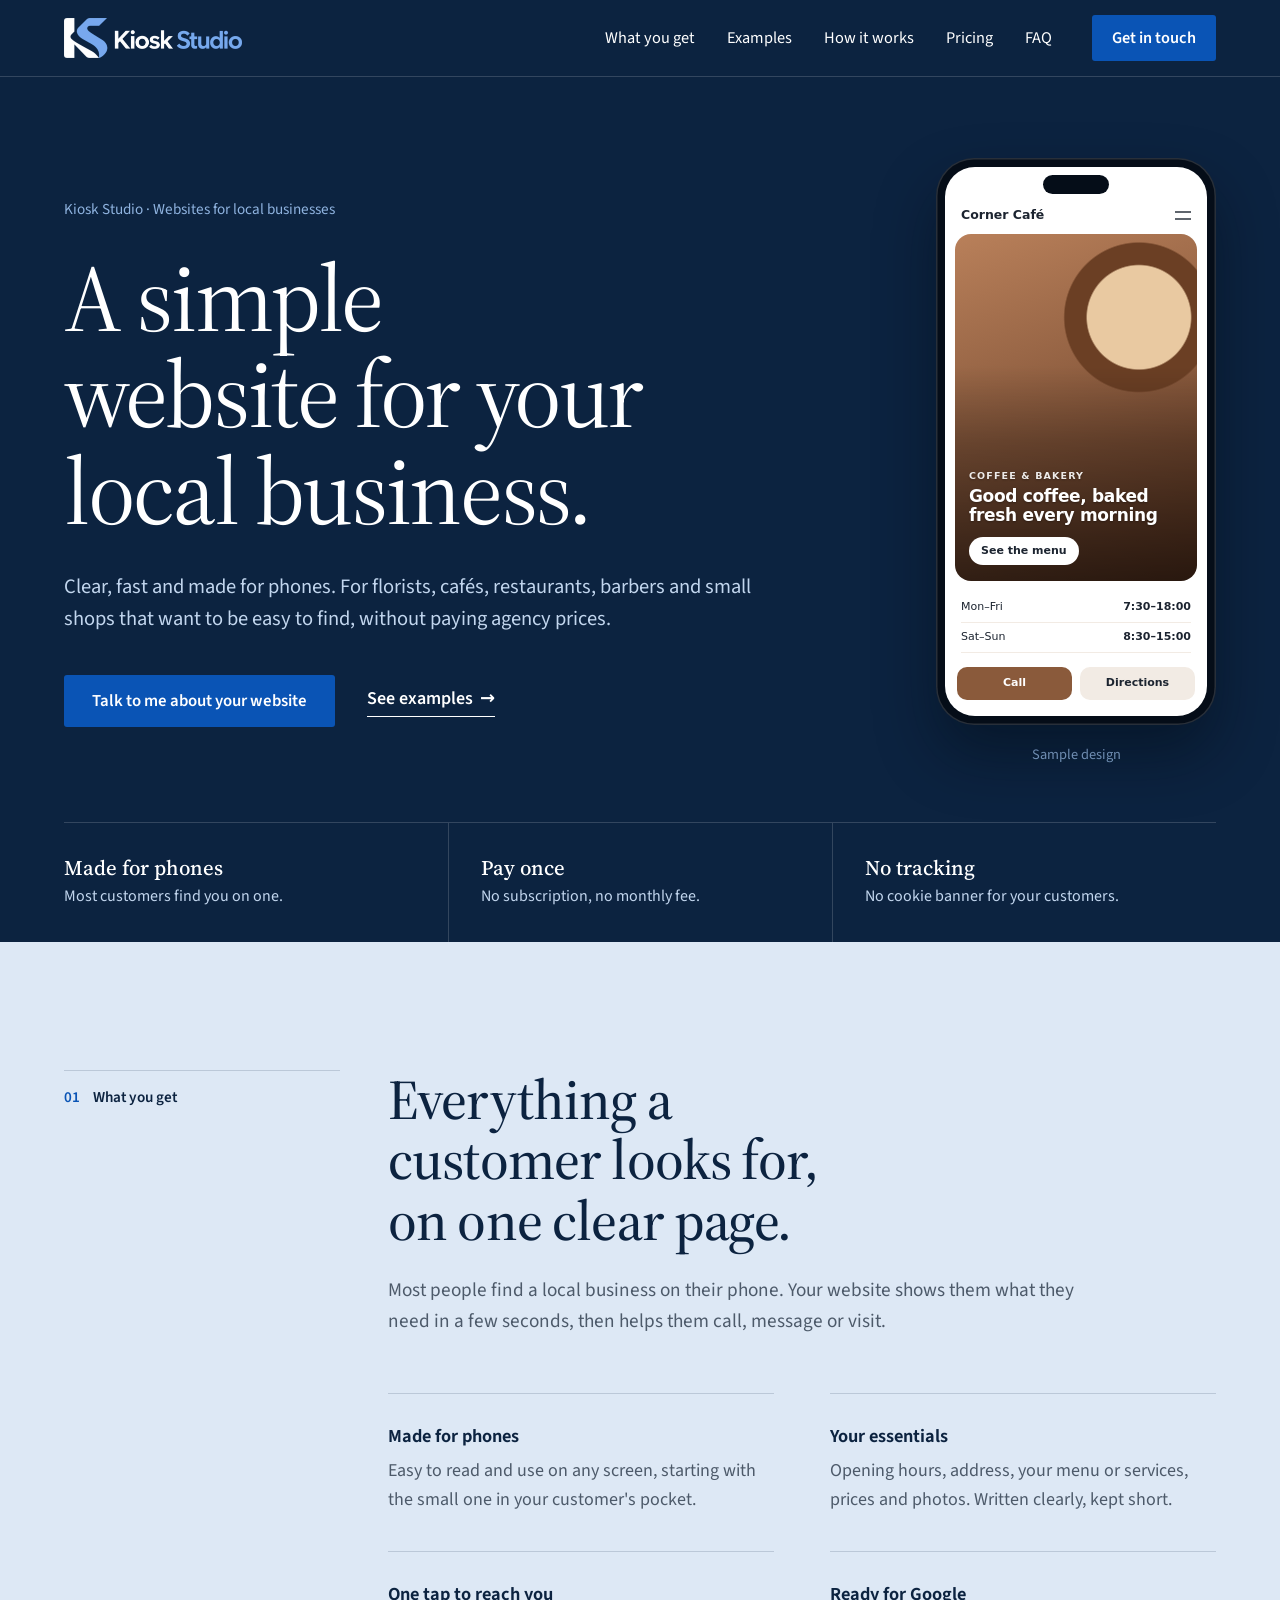
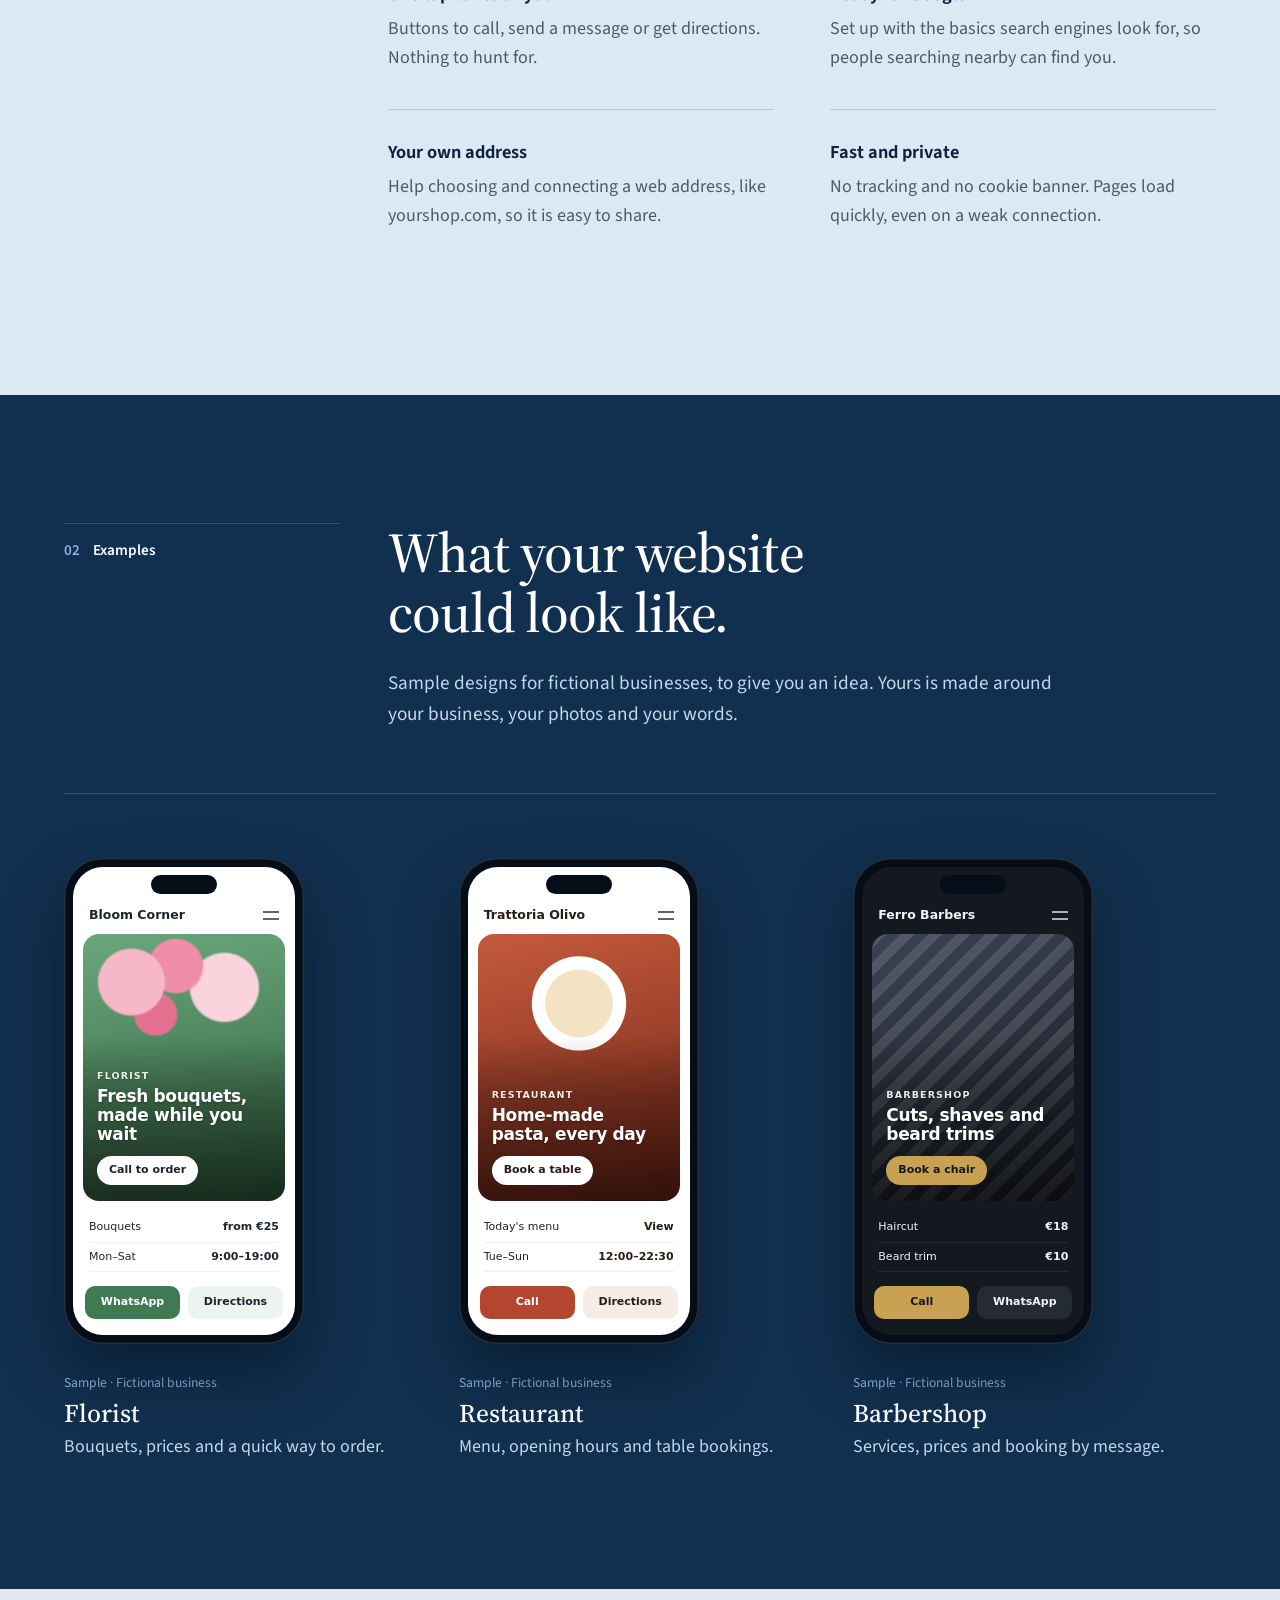
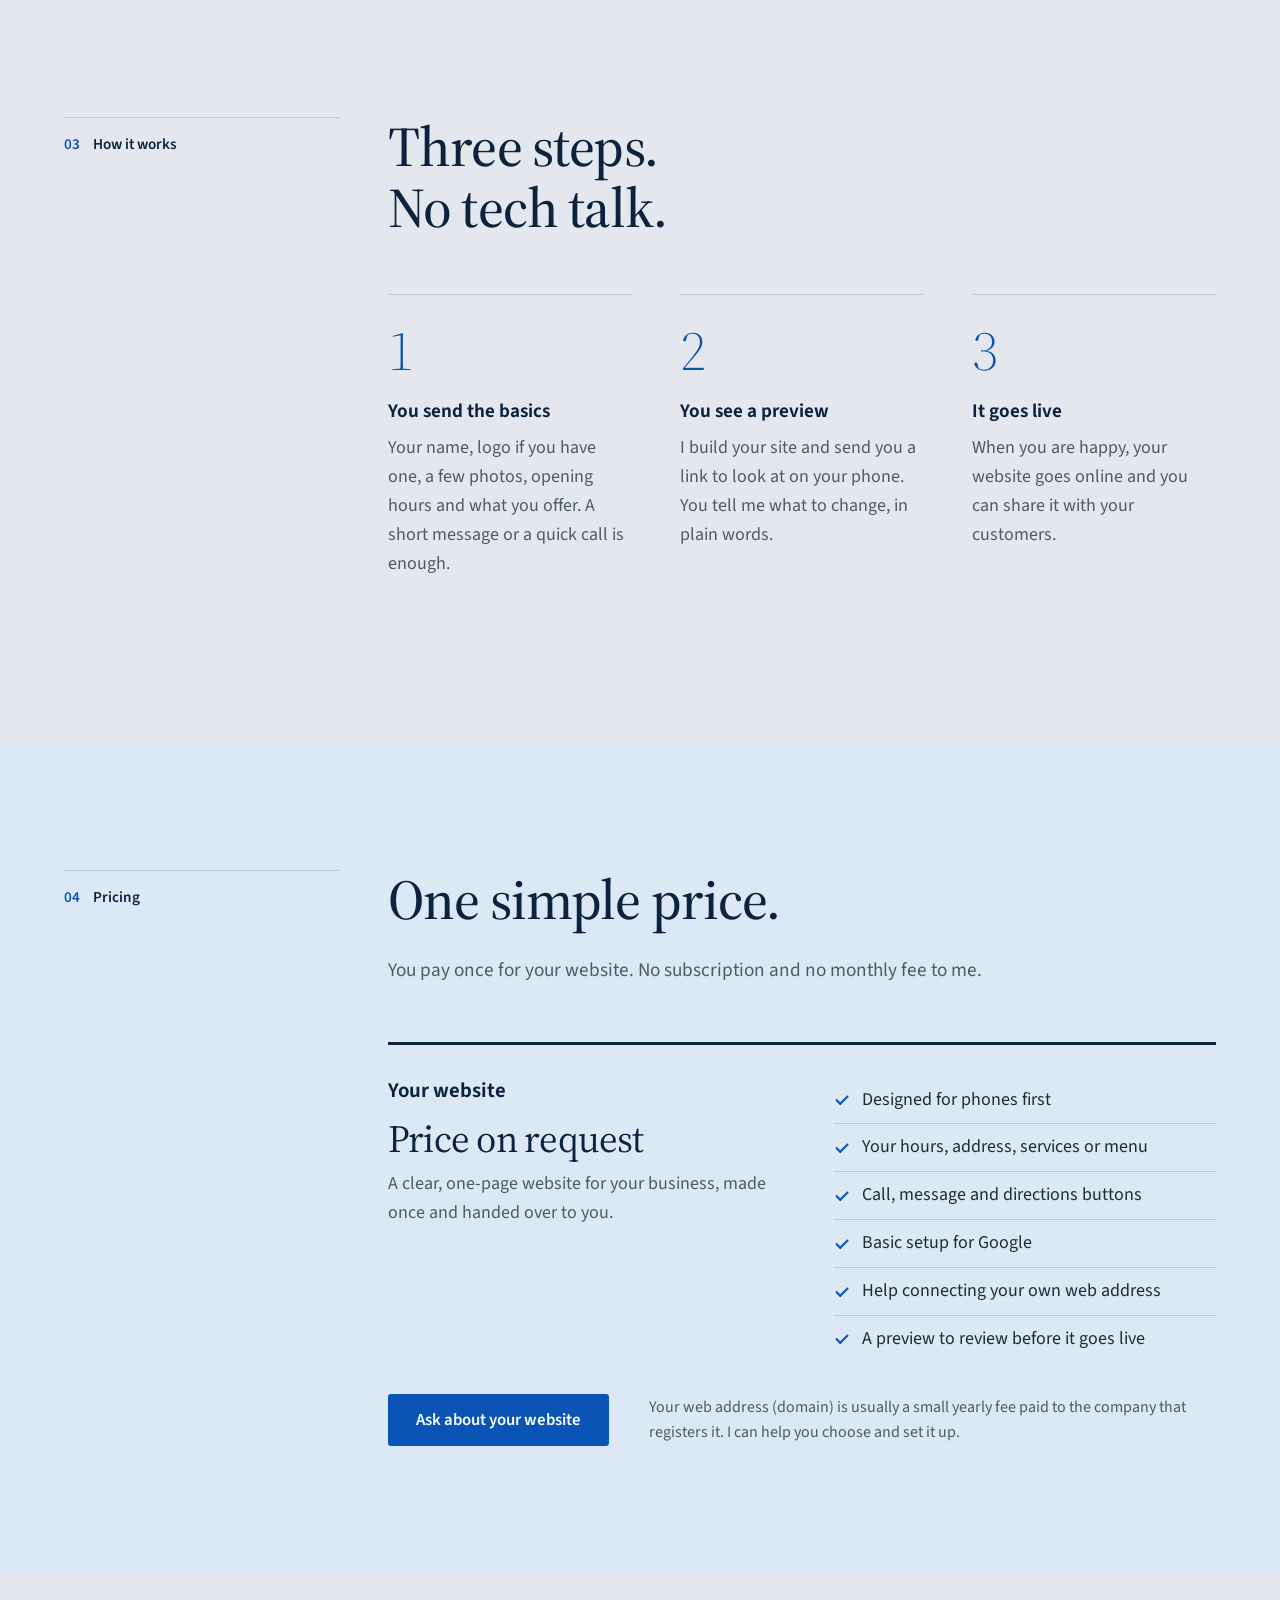
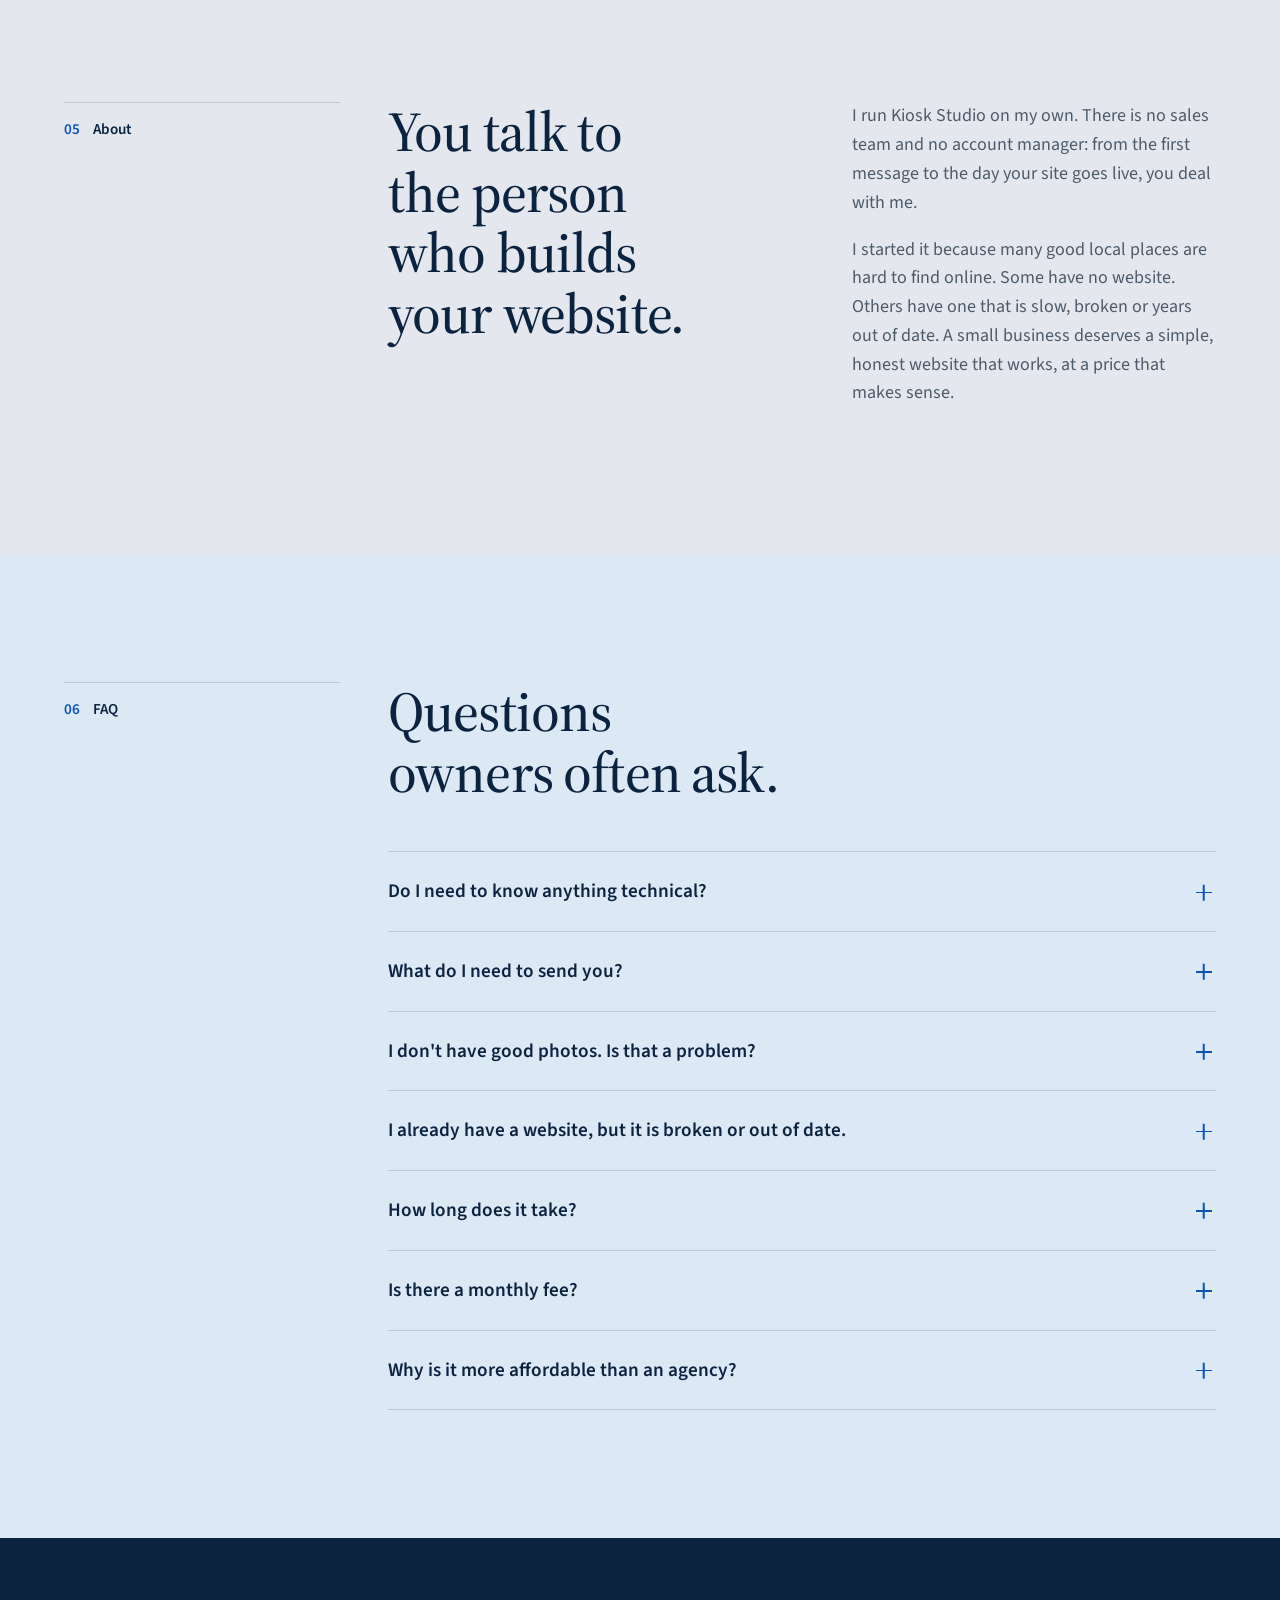
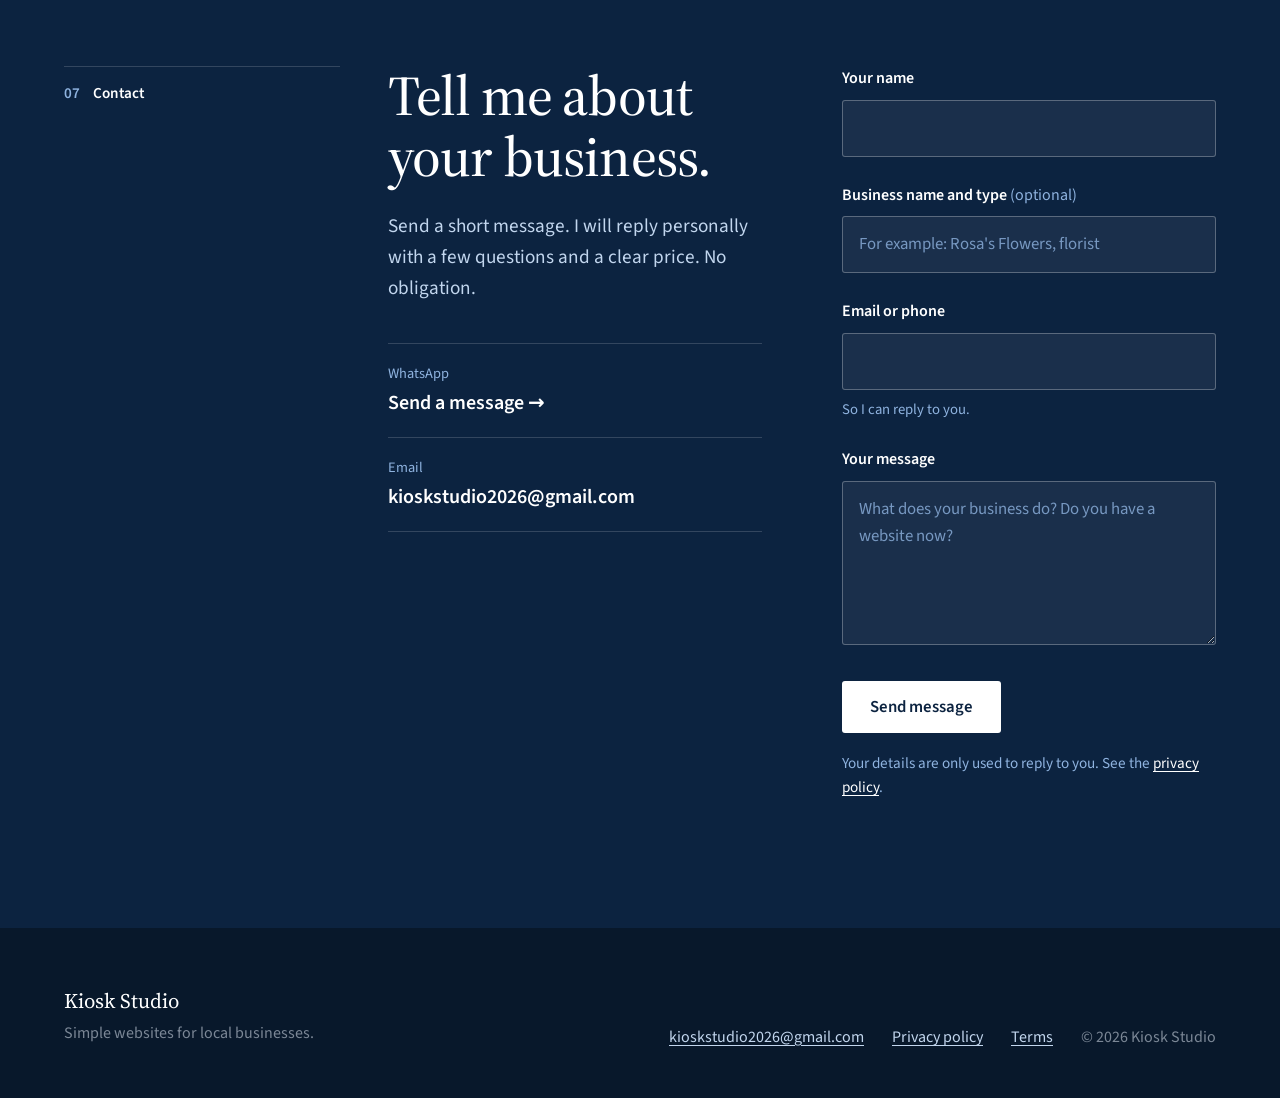
==== commit 4ed7721a: "Add the logo, studio email and WhatsApp number The header now shows the Kiosk Studio logo (light ver" ====
--- a/site/index.html
+++ b/site/index.html
@@ -22,7 +22,8 @@
   <meta property="og:image:alt" content="Kiosk Studio — simple websites for local businesses">
   <meta name="twitter:card" content="summary_large_image">
 
-  <link rel="icon" href="assets/favicon.svg" type="image/svg+xml">
+  <link rel="icon" href="assets/favicon.png" type="image/png">
+  <link rel="apple-touch-icon" href="assets/apple-touch-icon.png">
   <link rel="preload" href="fonts/source-serif-4.woff2" as="font" type="font/woff2" crossorigin>
   <link rel="preload" href="fonts/source-sans-3.woff2" as="font" type="font/woff2" crossorigin>
   <link rel="stylesheet" href="css/style.css">
--- a/site/css/style.css
+++ b/site/css/style.css
@@ -31,8 +31,8 @@
   --navy-900: #0c2340;
   --navy-800: #11304f;
   --navy-700: #1b3f66;
-  --blue-600: #1f5aa6;
-  --blue-500: #2a6bbd;
+  --blue-600: #08459a;
+  --blue-500: #0a54b5;
   --blue-300: #8fb3df;
   --blue-200: #c2d6ee;
   --blue-100: #dde8f5;
@@ -189,7 +189,7 @@
 .brand-logo {
   height: 40px;
   width: auto;
-  max-width: 180px;
+  max-width: 220px;
   object-fit: contain;
   padding: 5px 10px;
   background: var(--white);
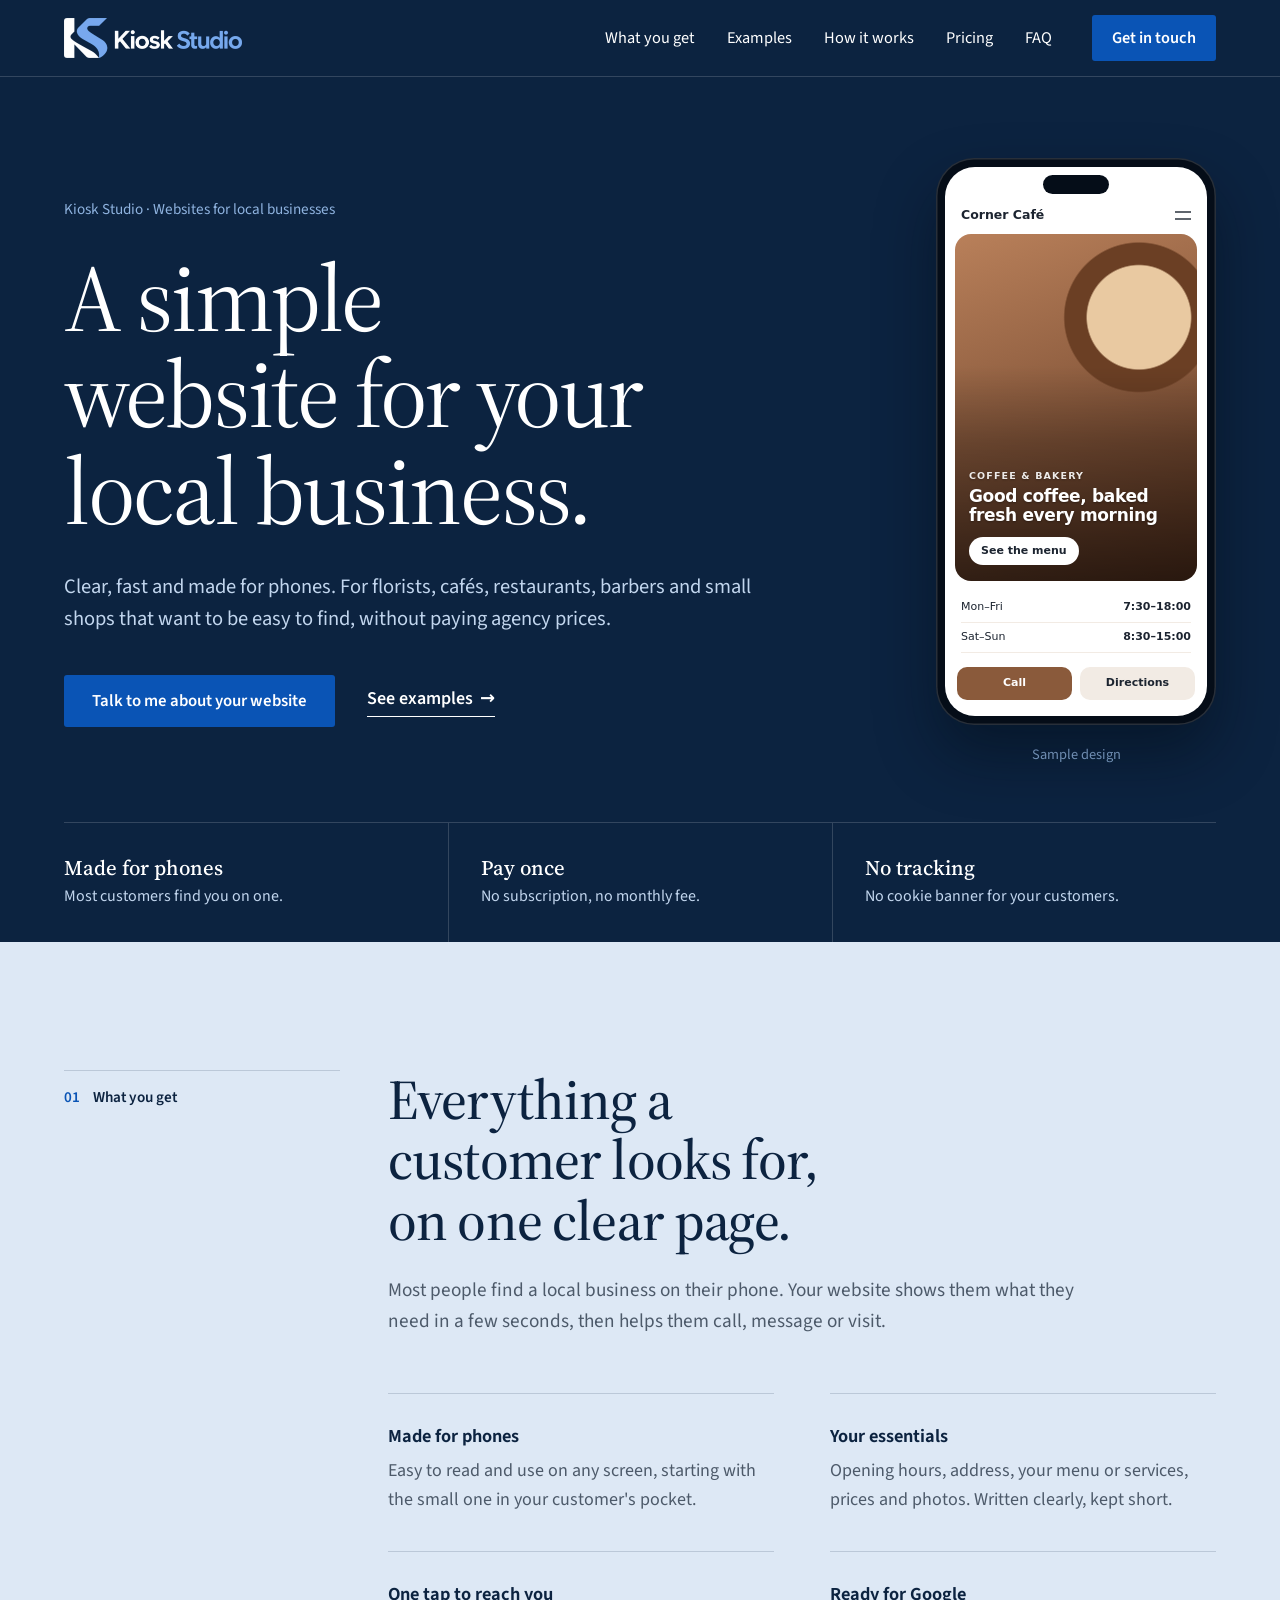
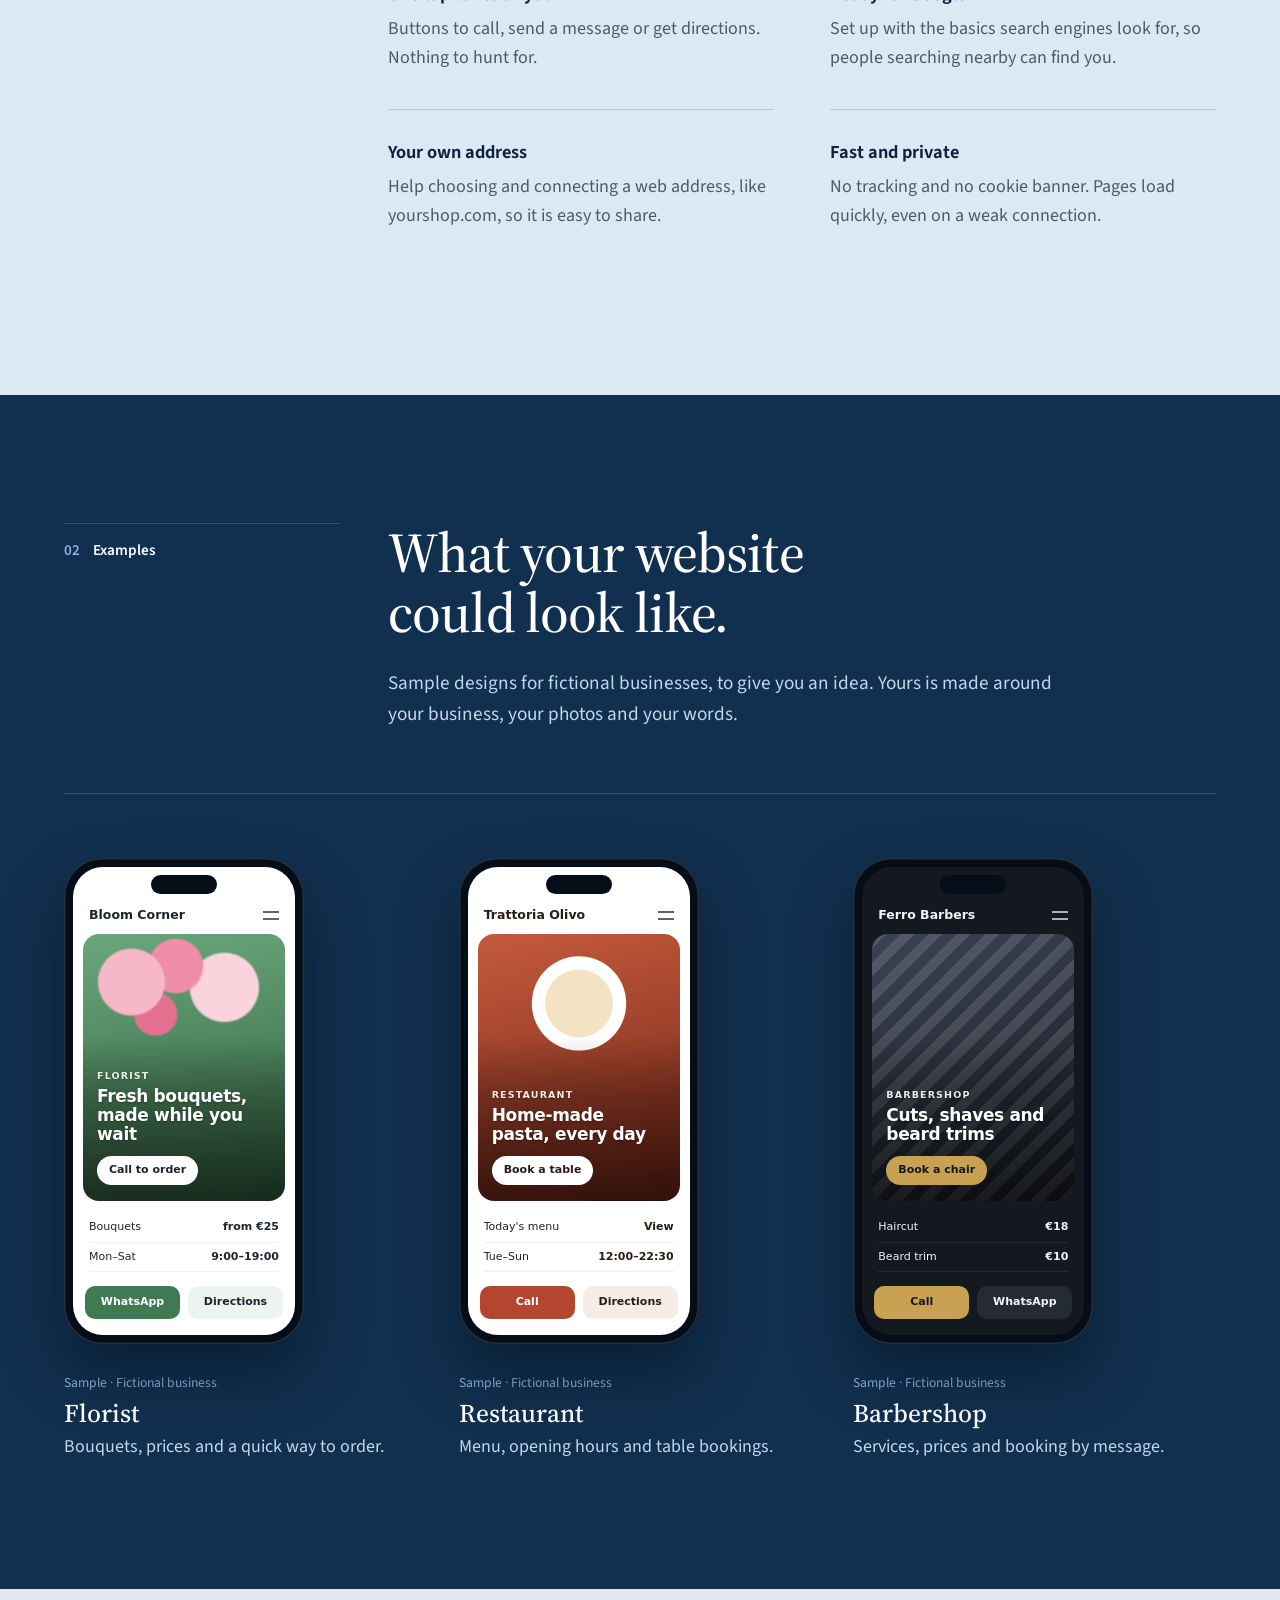
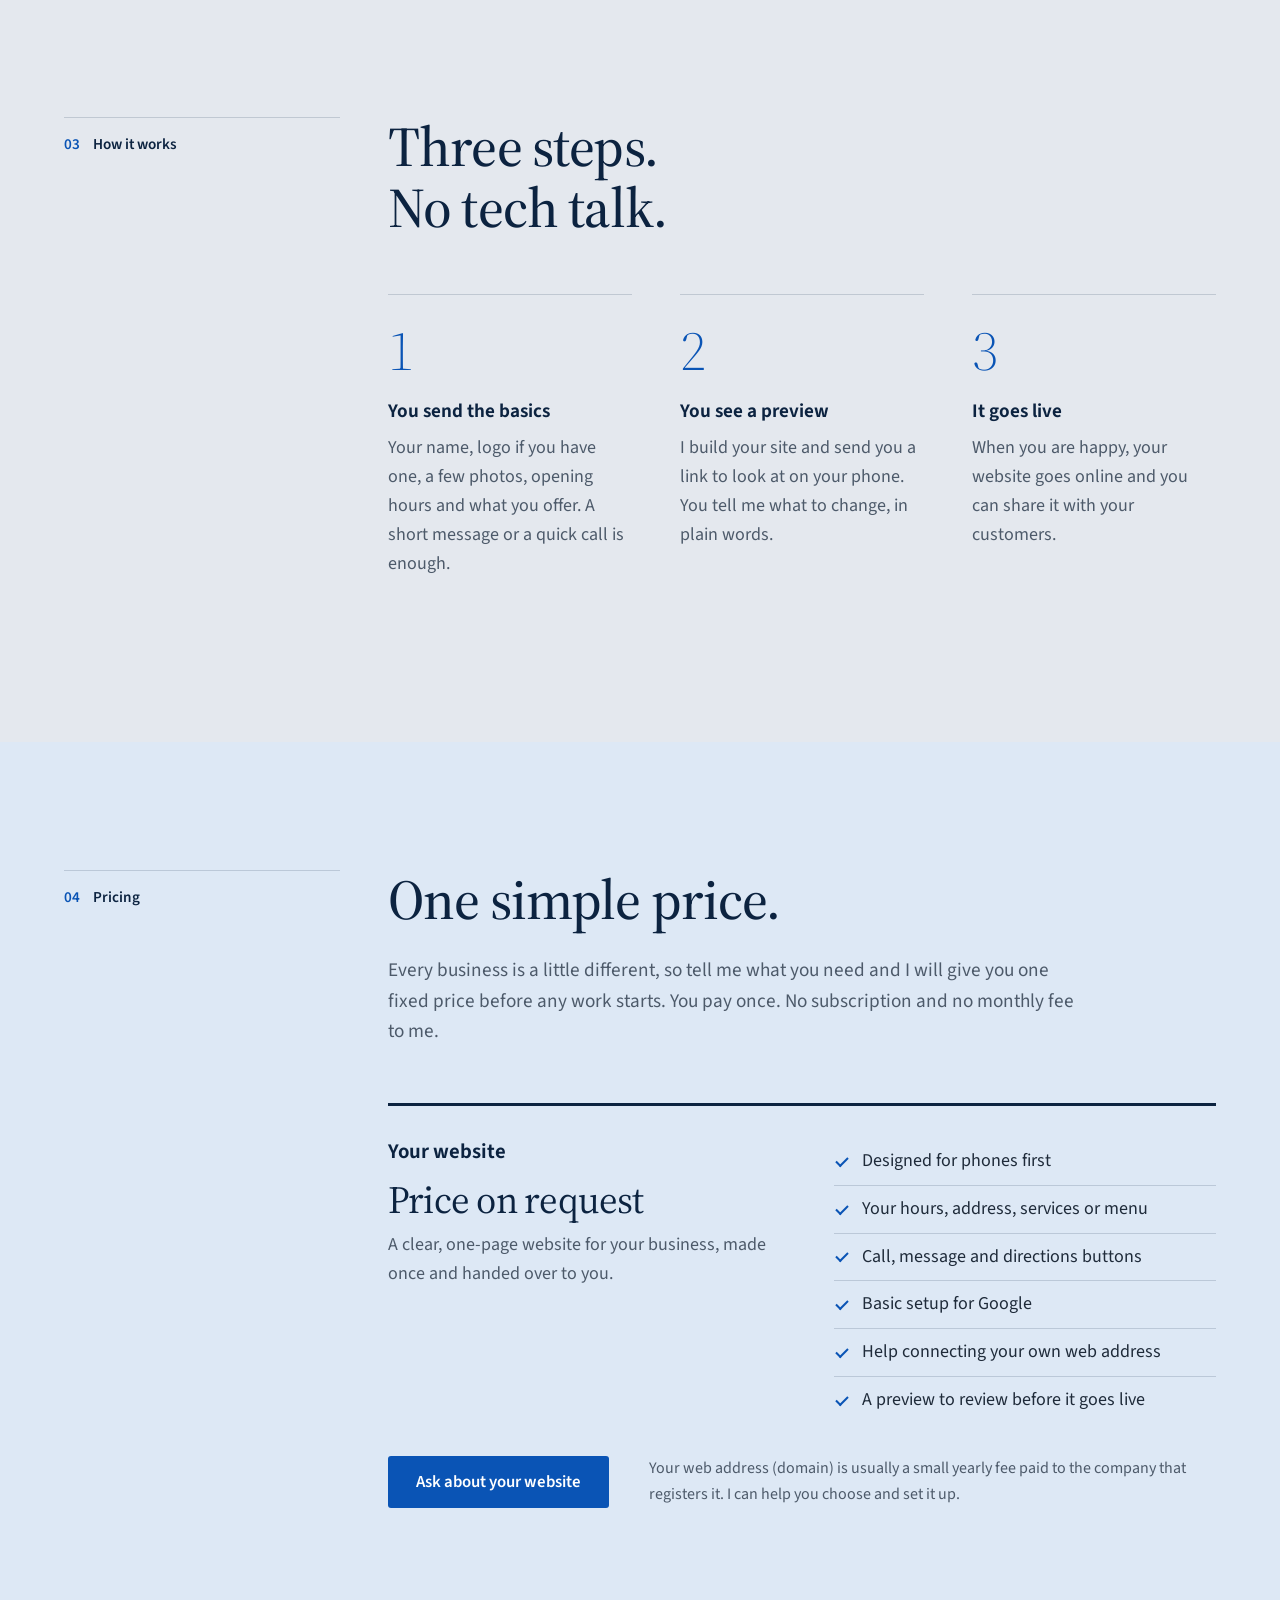
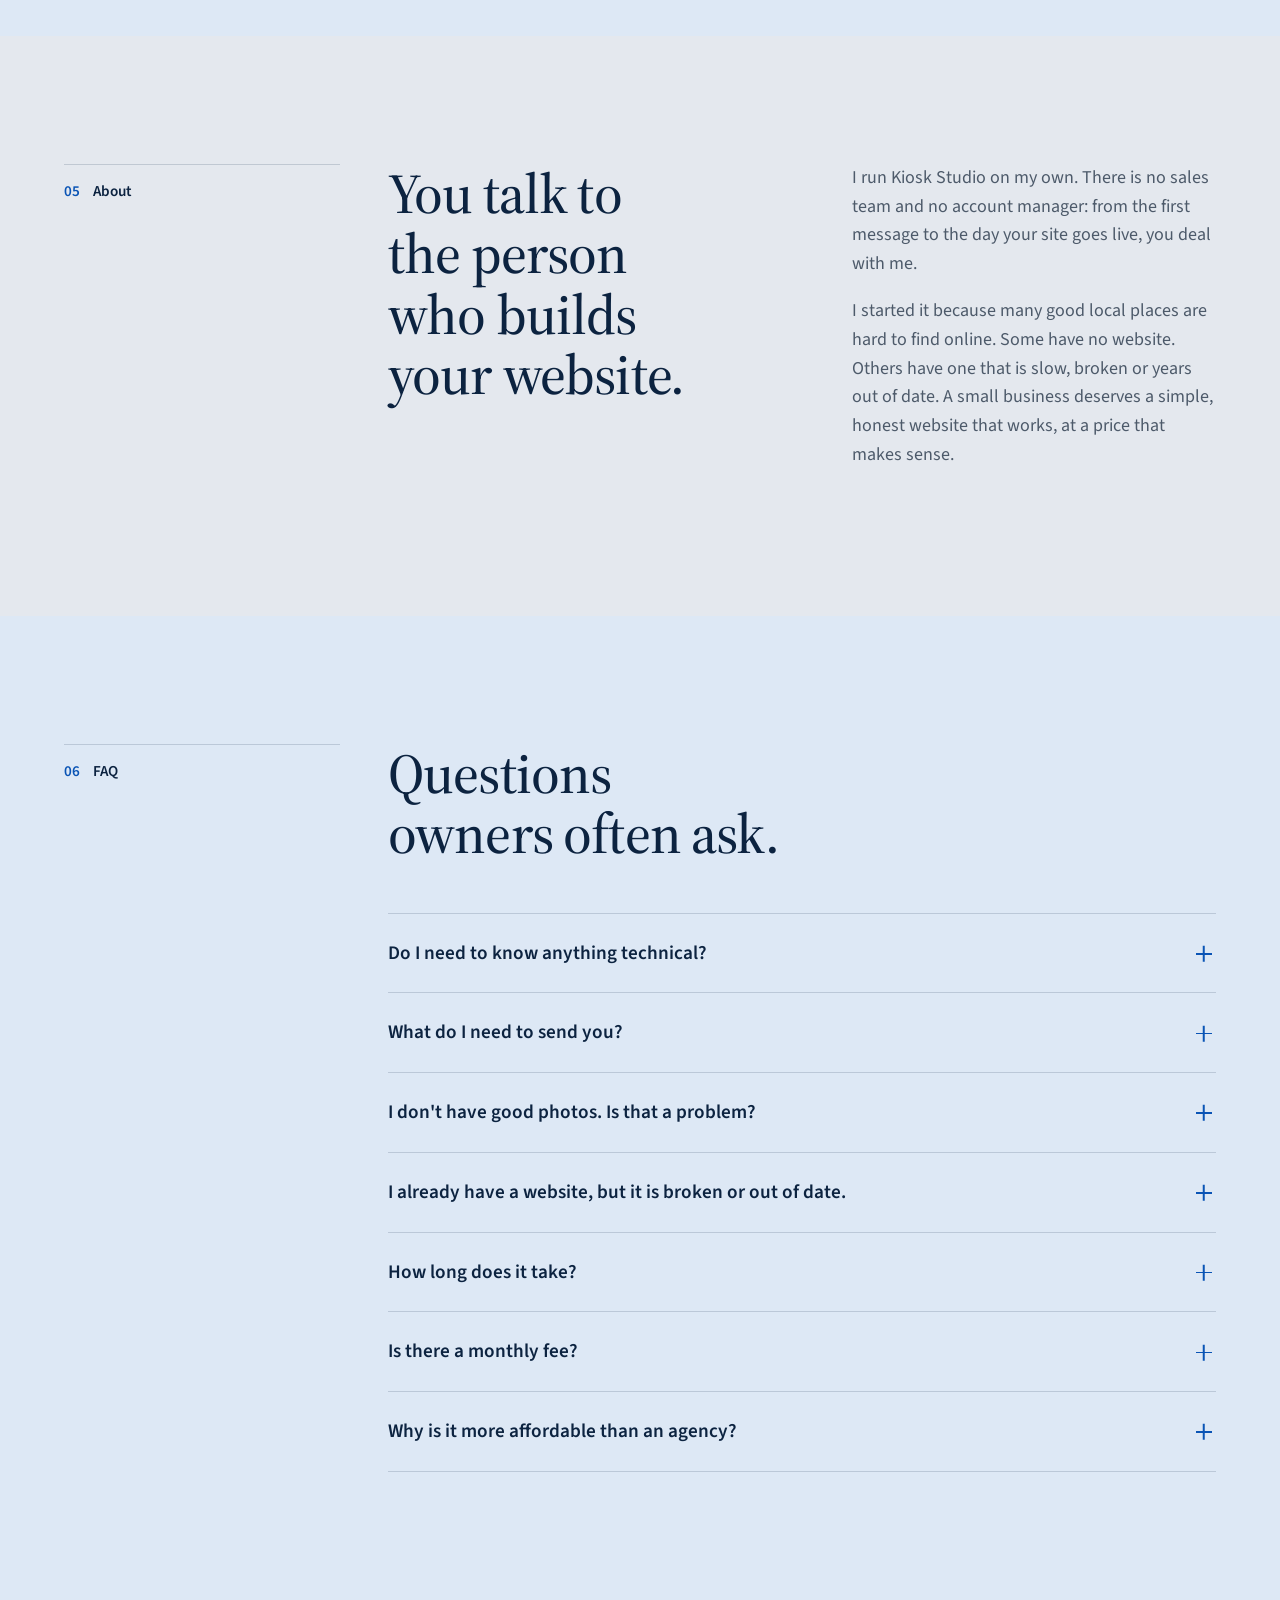
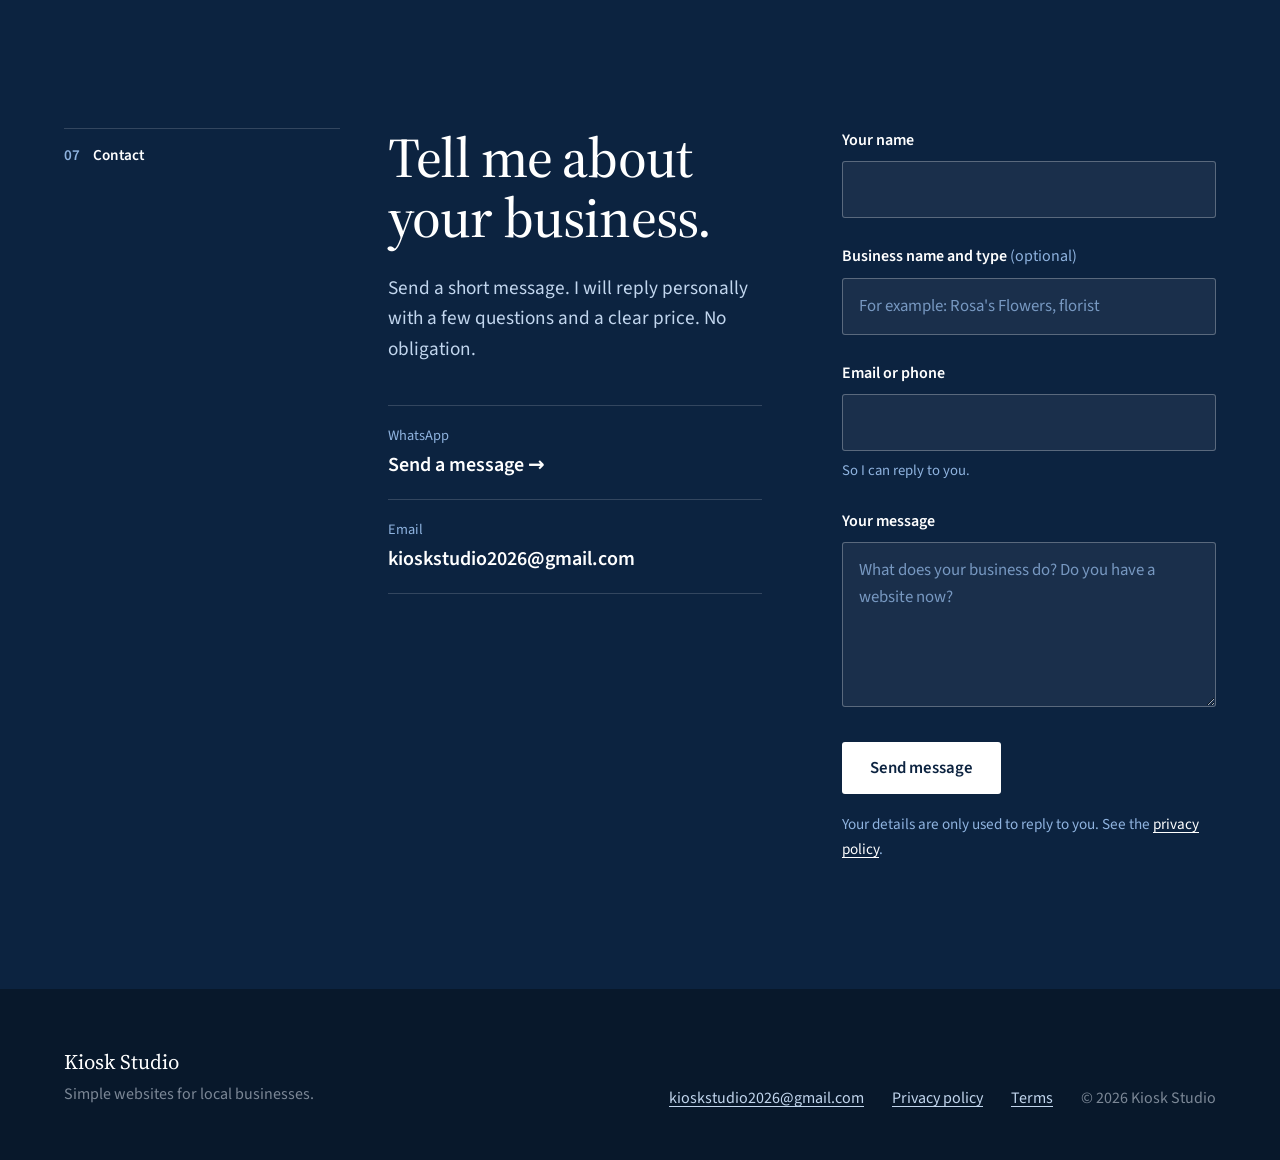
==== commit 88d84746: "Explain "Price on request" in the pricing section Say that each business gets one fixed price before" ====
--- a/site/index.html
+++ b/site/index.html
@@ -269,7 +269,7 @@
         <p class="section-label"><span>04</span> Pricing</p>
         <div class="section-body">
           <h2 id="pricing-title">One simple price.</h2>
-          <p class="section-intro">You pay once for your website. No subscription and no monthly fee to me.</p>
+          <p class="section-intro">Every business is a little different, so tell me what you need and I will give you one fixed price before any work starts. You pay once. No subscription and no monthly fee to me.</p>
 
           <div class="plan">
             <div class="plan-summary">
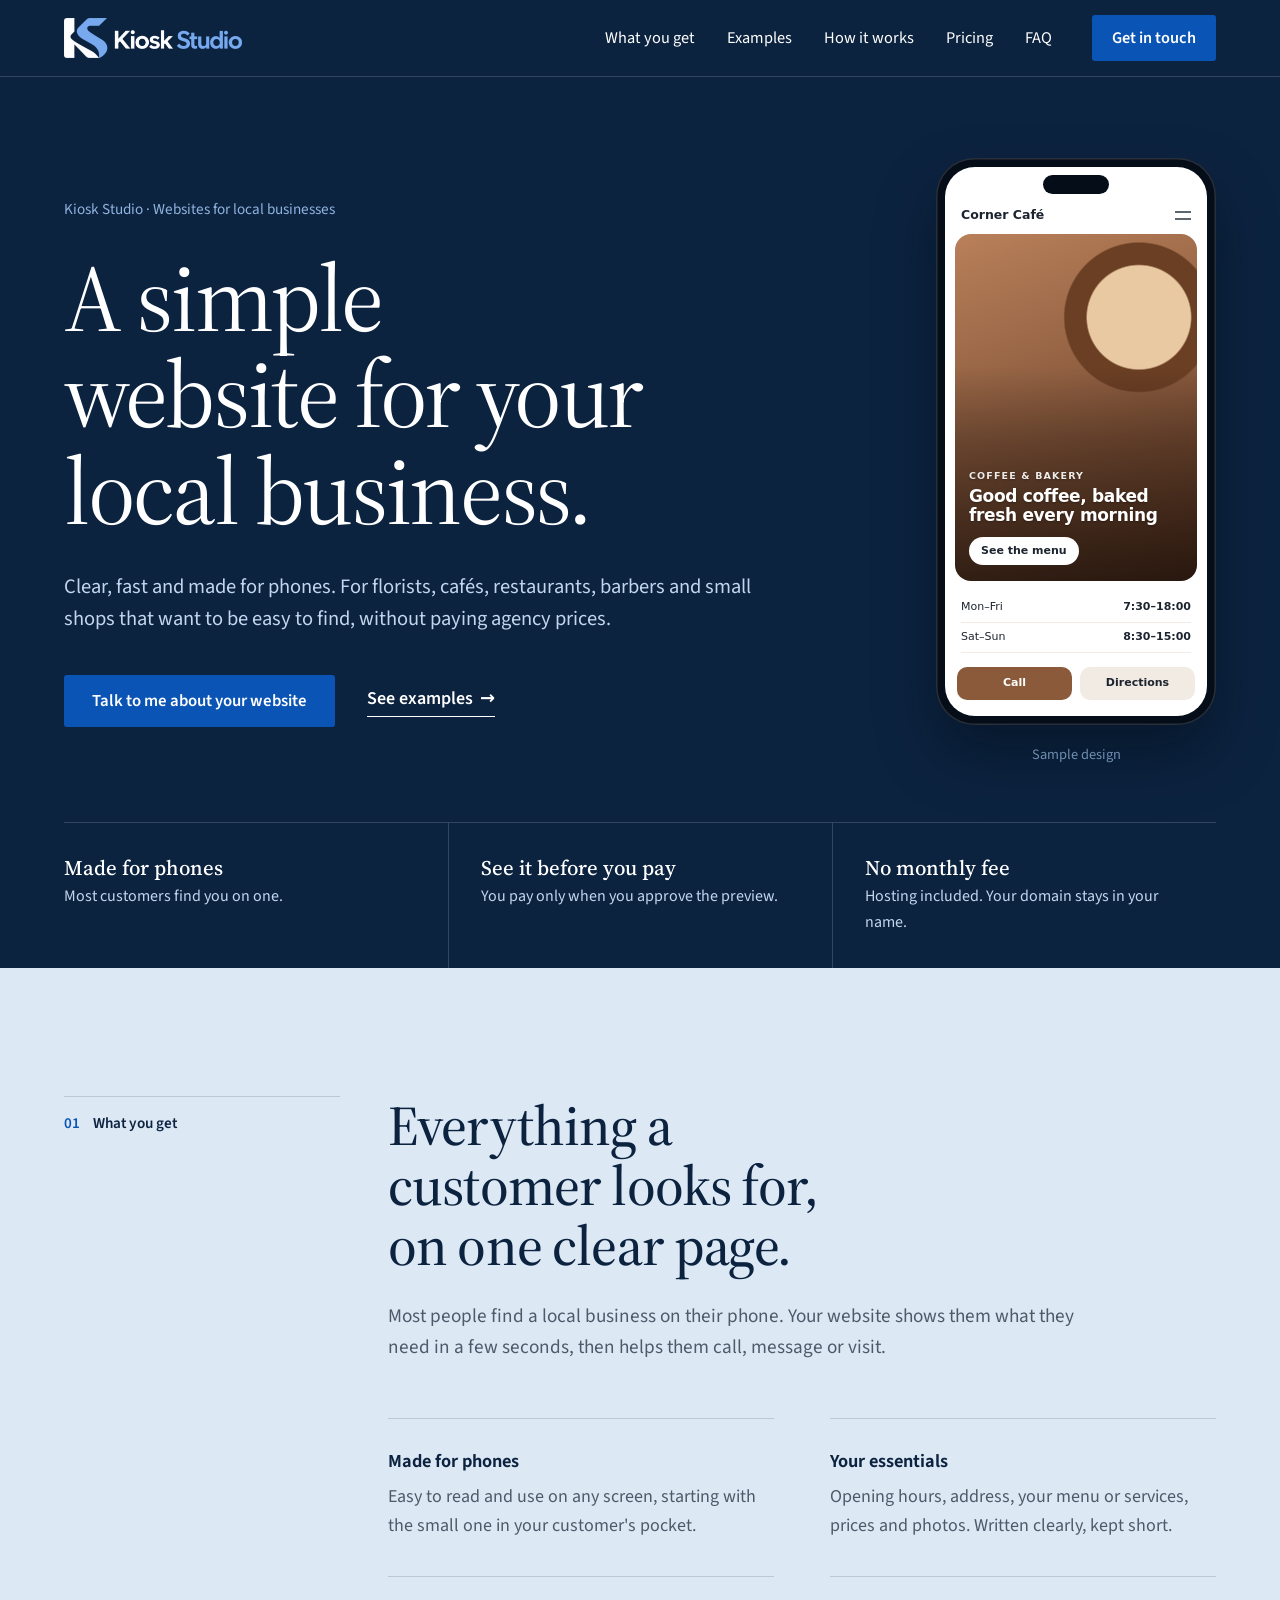
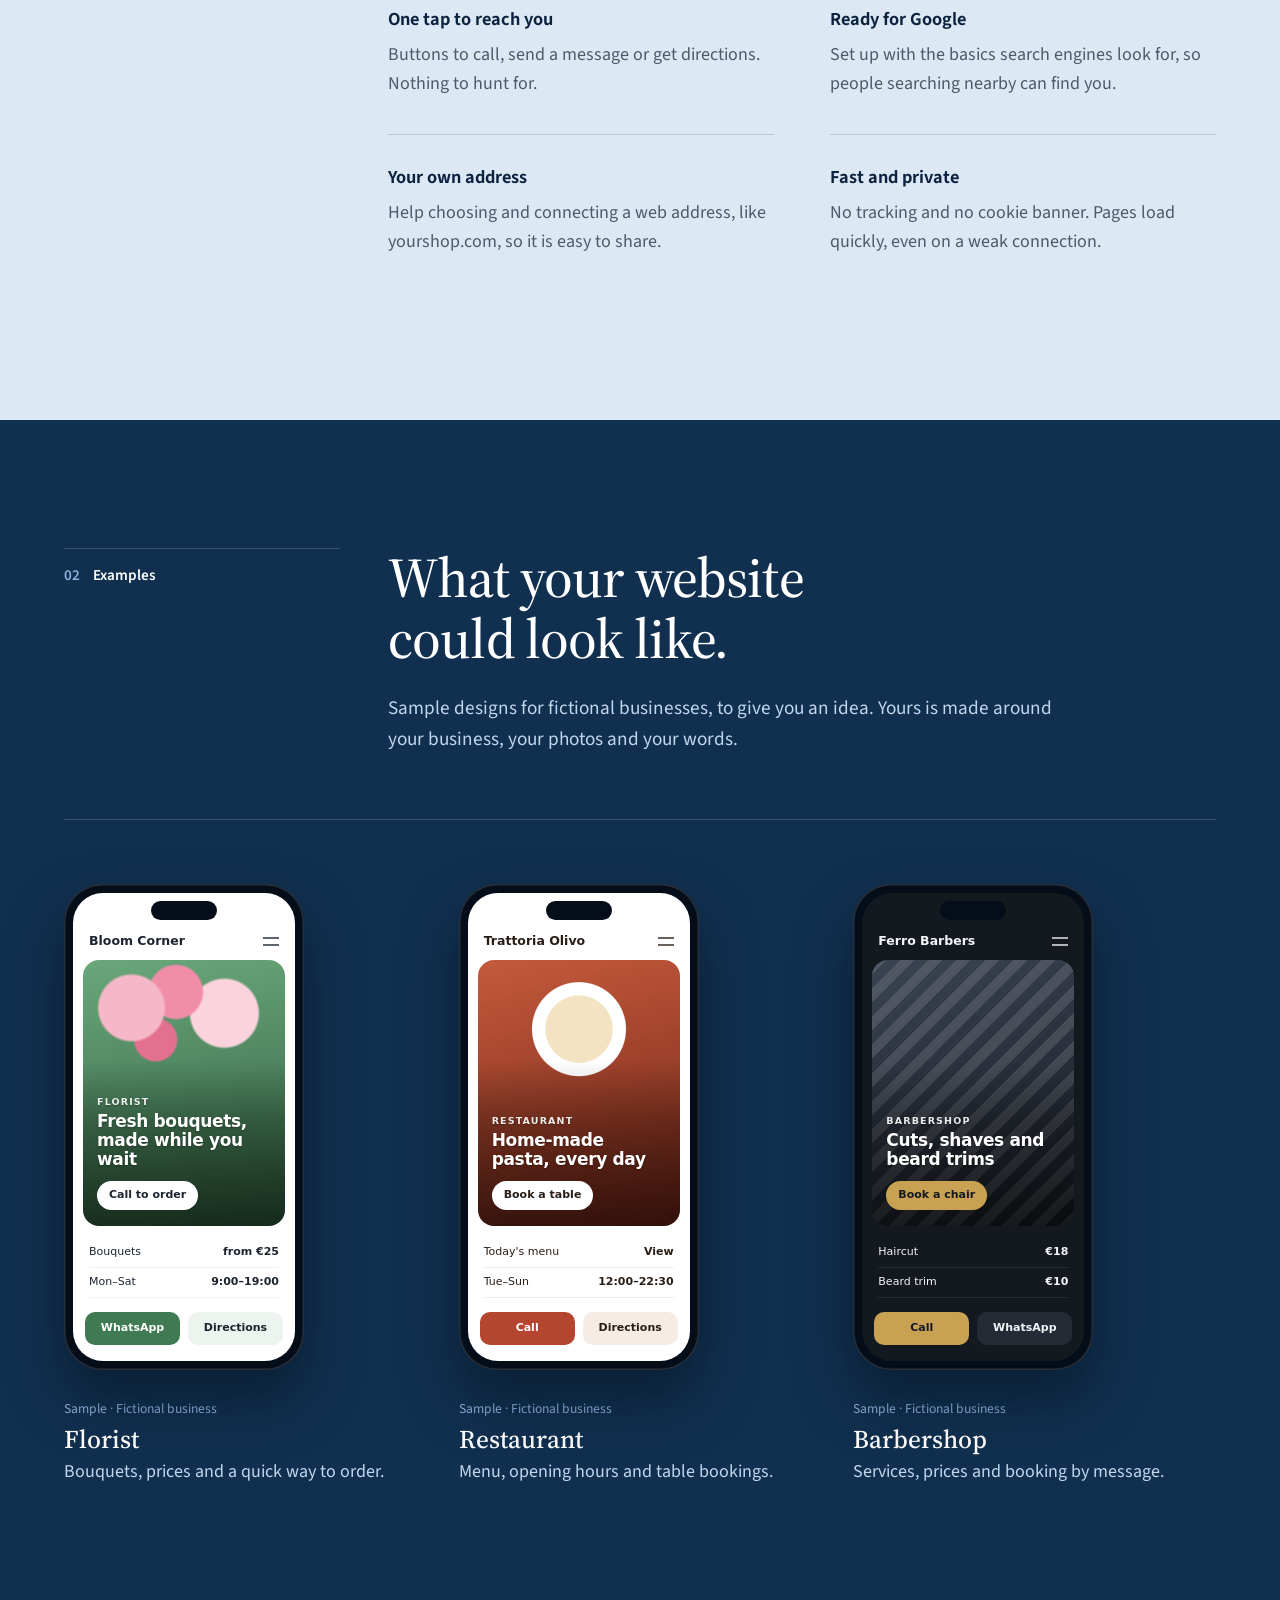
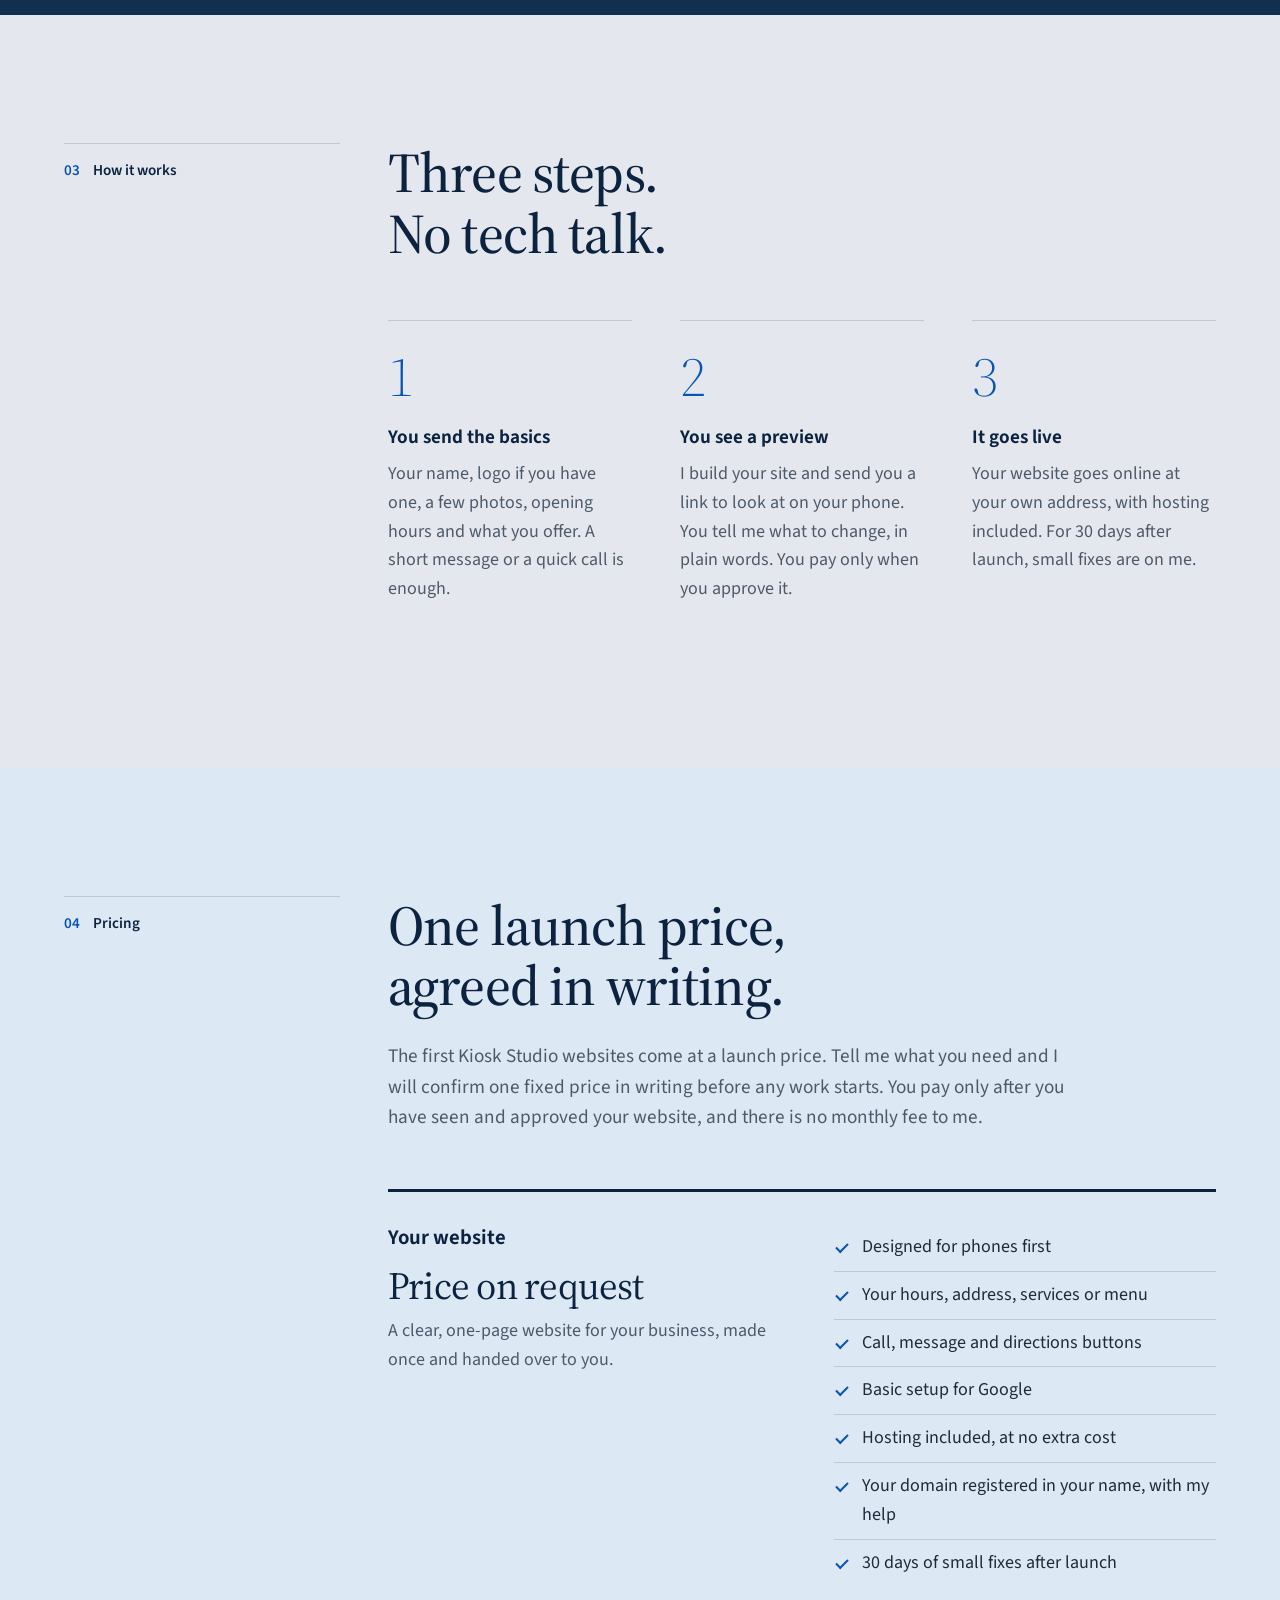
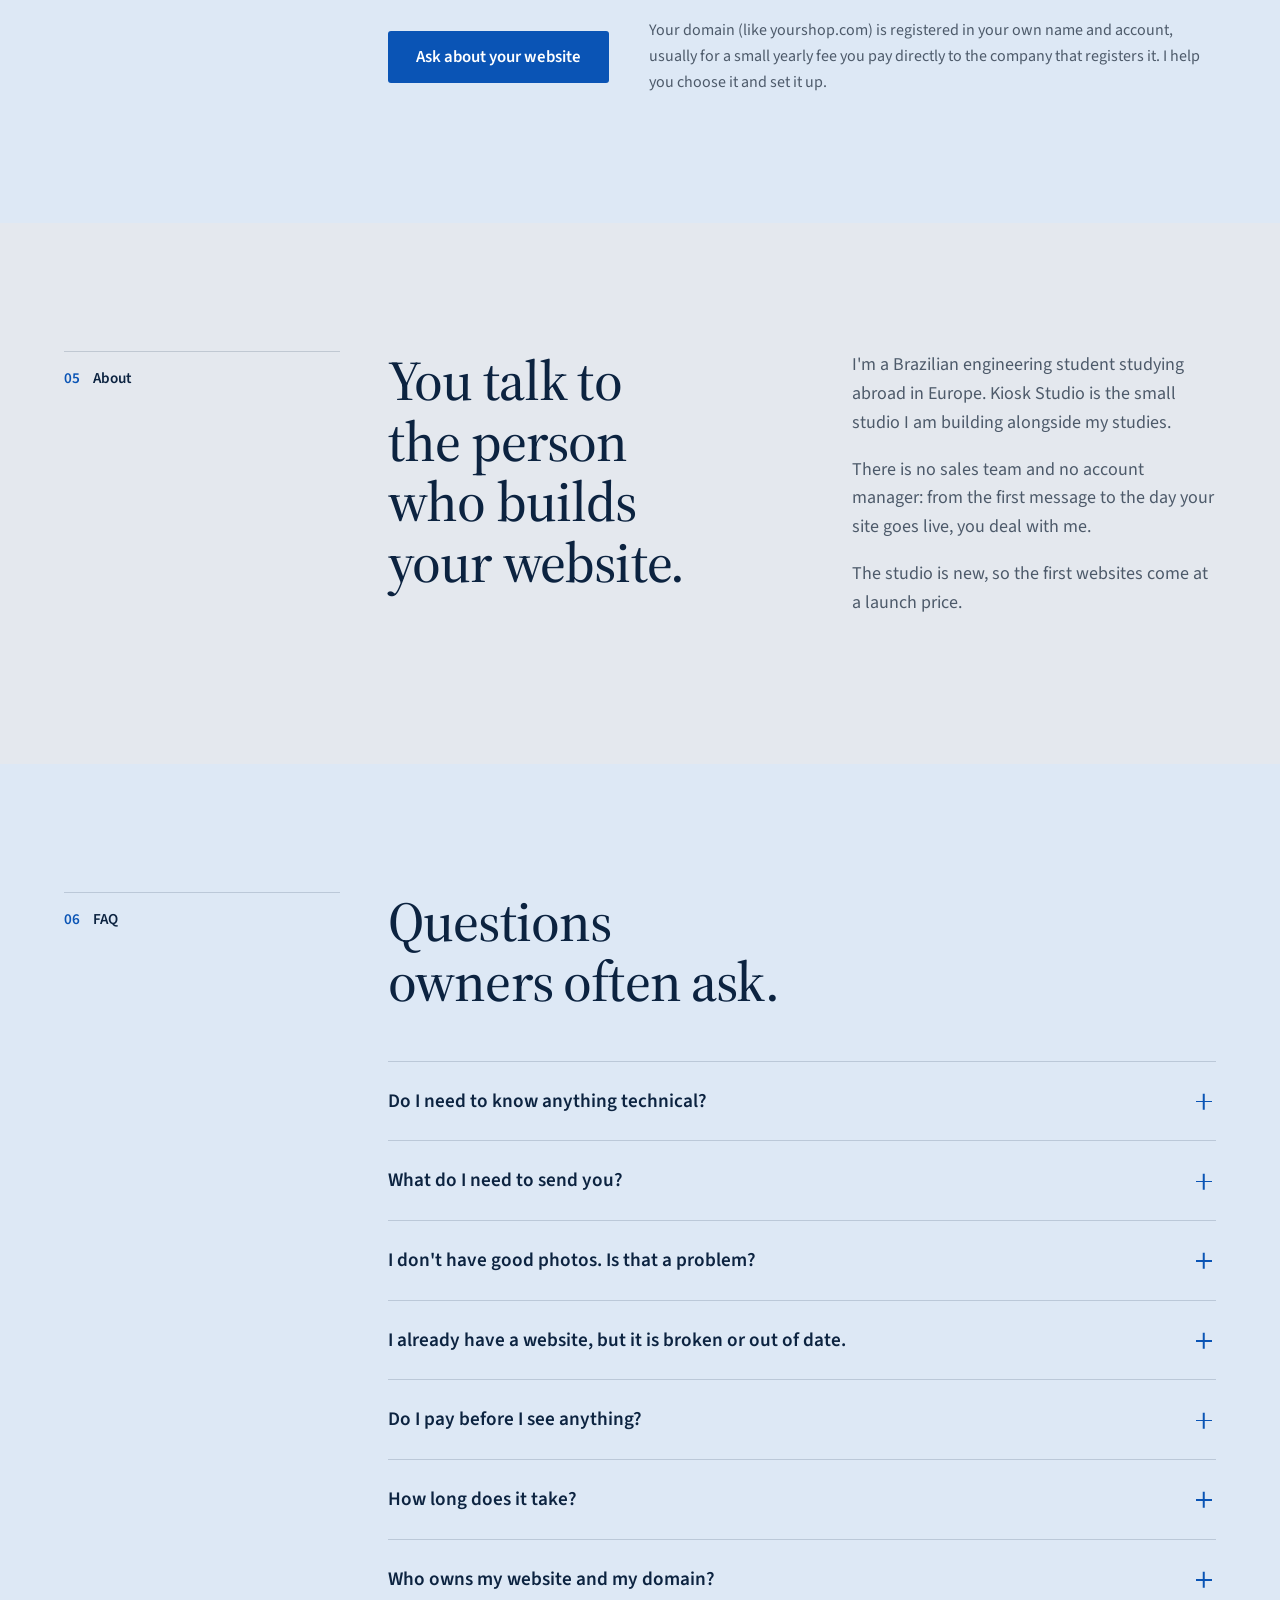
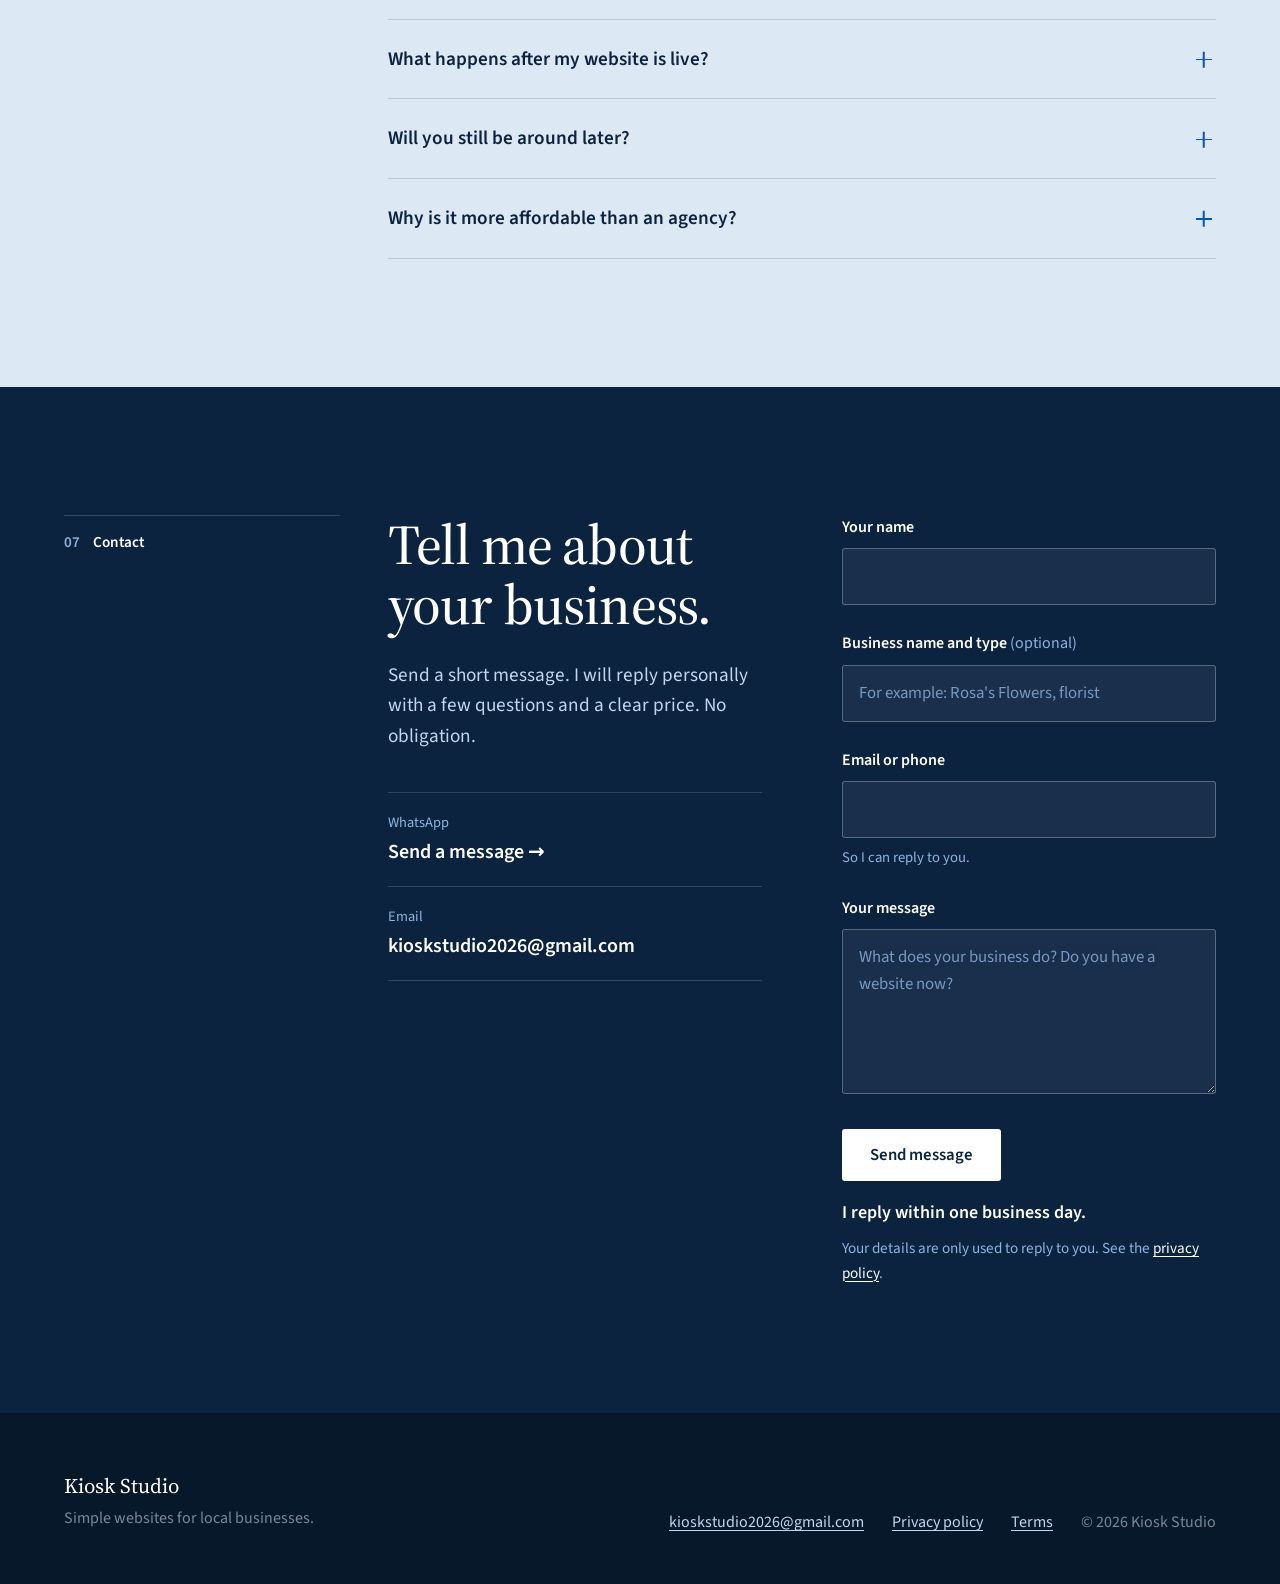
==== commit 035cda63: "State the offer clearly and rewrite About around the owner - Preview before payment, launch price ag" ====
--- a/site/index.html
+++ b/site/index.html
@@ -8,15 +8,15 @@
 
   <title>Kiosk Studio — Simple websites for local businesses</title>
   <meta name="description" content="Simple, affordable websites for small local businesses: florists, cafés, restaurants, barbershops and small shops. Made for phones, clear prices, no tech talk.">
-  <link rel="canonical" href="https://pietromaiolinoo.github.io/kiosk-studio/">
+  <link rel="canonical" href="https://kioskstudio.art/">
   <meta name="theme-color" content="#0b1f36">
 
   <meta property="og:type" content="website">
   <meta property="og:site_name" content="Kiosk Studio">
   <meta property="og:title" content="Kiosk Studio — Simple websites for local businesses">
   <meta property="og:description" content="A clear, fast website for your shop, café or salon. Made for phones, with a simple price.">
-  <meta property="og:url" content="https://pietromaiolinoo.github.io/kiosk-studio/">
-  <meta property="og:image" content="https://pietromaiolinoo.github.io/kiosk-studio/assets/og-image.png">
+  <meta property="og:url" content="https://kioskstudio.art/">
+  <meta property="og:image" content="https://kioskstudio.art/assets/og-image.png">
   <meta property="og:image:width" content="1200">
   <meta property="og:image:height" content="630">
   <meta property="og:image:alt" content="Kiosk Studio — simple websites for local businesses">
@@ -27,6 +27,15 @@
   <link rel="preload" href="fonts/source-serif-4.woff2" as="font" type="font/woff2" crossorigin>
   <link rel="preload" href="fonts/source-sans-3.woff2" as="font" type="font/woff2" crossorigin>
   <link rel="stylesheet" href="css/style.css">
+  <script type="application/ld+json">
+    {
+      "@context": "https://schema.org",
+      "@type": "Organization",
+      "name": "Kiosk Studio",
+      "description": "Simple, affordable websites for small local businesses: florists, cafés, restaurants, barbershops and small shops.",
+      "url": "https://kioskstudio.art/"
+    }
+  </script>
   <script src="config.js" defer></script>
   <script src="js/main.js" defer></script>
 </head>
@@ -105,8 +114,8 @@
       <div class="wrap">
         <ul class="hero-facts">
           <li><strong>Made for phones</strong> Most customers find you on one.</li>
-          <li><strong data-show-if="starterPrice" hidden>From <span data-text="starterPrice"></span></strong><strong data-hide-if="starterPrice">Pay once</strong> No subscription, no monthly fee.</li>
-          <li><strong>No tracking</strong> No cookie banner for your customers.</li>
+          <li><strong>See it before you pay</strong> You pay only when you approve the preview.</li>
+          <li><strong>No monthly fee</strong> Hosting included. Your domain stays in your name.</li>
         </ul>
       </div>
     </section>
@@ -251,12 +260,12 @@
             <li>
               <span class="step-number" aria-hidden="true">2</span>
               <h3>You see a preview</h3>
-              <p>I build your site and send you a link to look at on your phone. You tell me what to change, in plain words.</p>
+              <p>I build your site and send you a link to look at on your phone. You tell me what to change, in plain words. You pay only when you approve it.</p>
             </li>
             <li>
               <span class="step-number" aria-hidden="true">3</span>
               <h3>It goes live</h3>
-              <p>When you are happy, your website goes online and you can share it with your customers.</p>
+              <p>Your website goes online at your own address, with hosting included. For 30 days after launch, small fixes are on me.</p>
             </li>
           </ol>
         </div>
@@ -268,13 +277,13 @@
       <div class="wrap section-grid">
         <p class="section-label"><span>04</span> Pricing</p>
         <div class="section-body">
-          <h2 id="pricing-title">One simple price.</h2>
-          <p class="section-intro">Every business is a little different, so tell me what you need and I will give you one fixed price before any work starts. You pay once. No subscription and no monthly fee to me.</p>
+          <h2 id="pricing-title">One launch price, agreed in writing.</h2>
+          <p class="section-intro">The first Kiosk Studio websites come at a launch price. Tell me what you need and I will confirm one fixed price in writing before any work starts. You pay only after you have seen and approved your website, and there is no monthly fee to me.</p>
 
           <div class="plan">
             <div class="plan-summary">
               <h3>Your website</h3>
-              <p class="plan-price" data-show-if="starterPrice" hidden><span data-text="starterPrice"></span> <small>one-off</small></p>
+              <p class="plan-price" data-show-if="starterPrice" hidden><span data-text="starterPrice"></span> <small>launch price, paid once</small></p>
               <p class="plan-price plan-price--ask" data-hide-if="starterPrice">Price on request</p>
               <p class="plan-note">A clear, one-page website for your business, made once and handed over to you.</p>
             </div>
@@ -283,14 +292,15 @@
               <li>Your hours, address, services or menu</li>
               <li>Call, message and directions buttons</li>
               <li>Basic setup for Google</li>
-              <li>Help connecting your own web address</li>
-              <li>A preview to review before it goes live</li>
+              <li>Hosting included, at no extra cost</li>
+              <li>Your domain registered in your name, with my help</li>
+              <li>30 days of small fixes after launch</li>
             </ul>
           </div>
 
           <div class="pricing-foot">
             <a class="btn btn-primary" href="#contact">Ask about your website</a>
-            <p class="fine-print">Your web address (domain) is usually a small yearly fee paid to the company that registers it. I can help you choose and set it up.</p>
+            <p class="fine-print">Your domain (like yourshop.com) is registered in your own name and account, usually for a small yearly fee you pay directly to the company that registers it. I help you choose it and set it up.</p>
           </div>
         </div>
       </div>
@@ -309,8 +319,9 @@
             </h2>
           </div>
           <div class="about-copy">
-            <p>I run Kiosk Studio on my own. There is no sales team and no account manager: from the first message to the day your site goes live, you deal with me.</p>
-            <p>I started it because many good local places are hard to find online. Some have no website. Others have one that is slow, broken or years out of date. A small business deserves a simple, honest website that works, at a price that makes sense.</p>
+            <p>I'm a Brazilian engineering student studying abroad in Europe<span data-show-if="university" hidden>, at <span data-text="university"></span></span><span data-show-if="city" hidden>, in <span data-text="city"></span></span>. Kiosk Studio is the small studio I am building alongside my studies.</p>
+            <p>There is no sales team and no account manager: from the first message to the day your site goes live, you deal with me.</p>
+            <p>The studio is new, so the first websites come at a launch price.</p>
             <p class="about-location" data-show-if="location" data-text="location" hidden></p>
           </div>
         </div>
@@ -341,16 +352,28 @@
               <p>That is very common. Send me the link and I will tell you honestly whether it makes more sense to fix it or start fresh.</p>
             </details>
             <details>
+              <summary>Do I pay before I see anything?</summary>
+              <p>No. I send you a preview of your website first, to look at on your own phone. You pay only when you approve it. The price is agreed in writing before any work starts.</p>
+            </details>
+            <details>
               <summary>How long does it take?</summary>
               <p>It depends mostly on how quickly you can send the basics. A simple one-page website is a small project, so it is a matter of days, not months. I will give you a date before we start.</p>
             </details>
             <details>
-              <summary>Is there a monthly fee?</summary>
-              <p>Not to me. You pay once for your website. The only regular cost is your web address (domain), usually a small yearly fee paid to the company that registers it.</p>
+              <summary>Who owns my website and my domain?</summary>
+              <p>You do. Your domain is registered in your own name and account, and I help you set it up. The website files are yours too: you can ask me for a copy at any time.</p>
+            </details>
+            <details>
+              <summary>What happens after my website is live?</summary>
+              <p>Hosting is included at no extra cost, and there is no monthly fee to me. For 30 days after launch, small fixes are included, like a typo or a wrong opening hour. After that, any change is quoted separately before I do anything.</p>
+            </details>
+            <details>
+              <summary>Will you still be around later?</summary>
+              <p>You can reach me at the same email and number. And you are never stuck: your domain is in your name and you can have the website files at any time, so anyone else can take over if you ever need them to.</p>
             </details>
             <details>
               <summary>Why is it more affordable than an agency?</summary>
-              <p>Because the websites are simple on purpose. I focus on what local customers actually need and reuse designs I have refined for each type of business, instead of starting from zero every time.</p>
+              <p>Because the websites are simple on purpose: one clear page with what local customers actually need, instead of a large custom project. And while the studio is new, the first websites come at a launch price.</p>
             </details>
           </div>
         </div>
@@ -403,7 +426,8 @@
             </div>
             <button class="btn btn-light" type="submit">Send message</button>
             <p class="form-status" role="status" aria-live="polite"></p>
-            <p class="form-privacy">Your details are only used to reply to you. See the <a href="privacy.html">privacy policy</a>.</p>
+            <p class="form-reply">I reply within one business day.</p>
+            <p class="form-privacy">Your details are only used to reply to you. See the <a href="privacy">privacy policy</a>.</p>
           </form>
         </div>
       </div>
@@ -420,8 +444,8 @@
       </div>
       <ul class="footer-links">
         <li data-show-if="email" hidden><a data-href="email" data-format="mailto" data-text="email"></a></li>
-        <li><a href="privacy.html">Privacy policy</a></li>
-        <li><a href="terms.html">Terms</a></li>
+        <li><a href="privacy">Privacy policy</a></li>
+        <li><a href="terms">Terms</a></li>
         <li class="footer-copy">© <span data-year></span> Kiosk Studio</li>
       </ul>
     </div>
--- a/site/css/style.css
+++ b/site/css/style.css
@@ -666,7 +666,8 @@
 .form-status:empty { display: none; }
 .form-status.is-success { color: #8fe0b0; }
 .form-status.is-error { color: #ffb0a5; }
-.form-privacy { margin-top: 18px; font-size: .95rem; color: var(--blue-300); }
+.form-reply { margin: 18px 0 0; font-weight: 600; color: var(--white); }
+.form-privacy { margin-top: 8px; font-size: .95rem; color: var(--blue-300); }
 .contact-form button[disabled] { opacity: .6; cursor: progress; }
 
 @media (min-width: 1100px) {
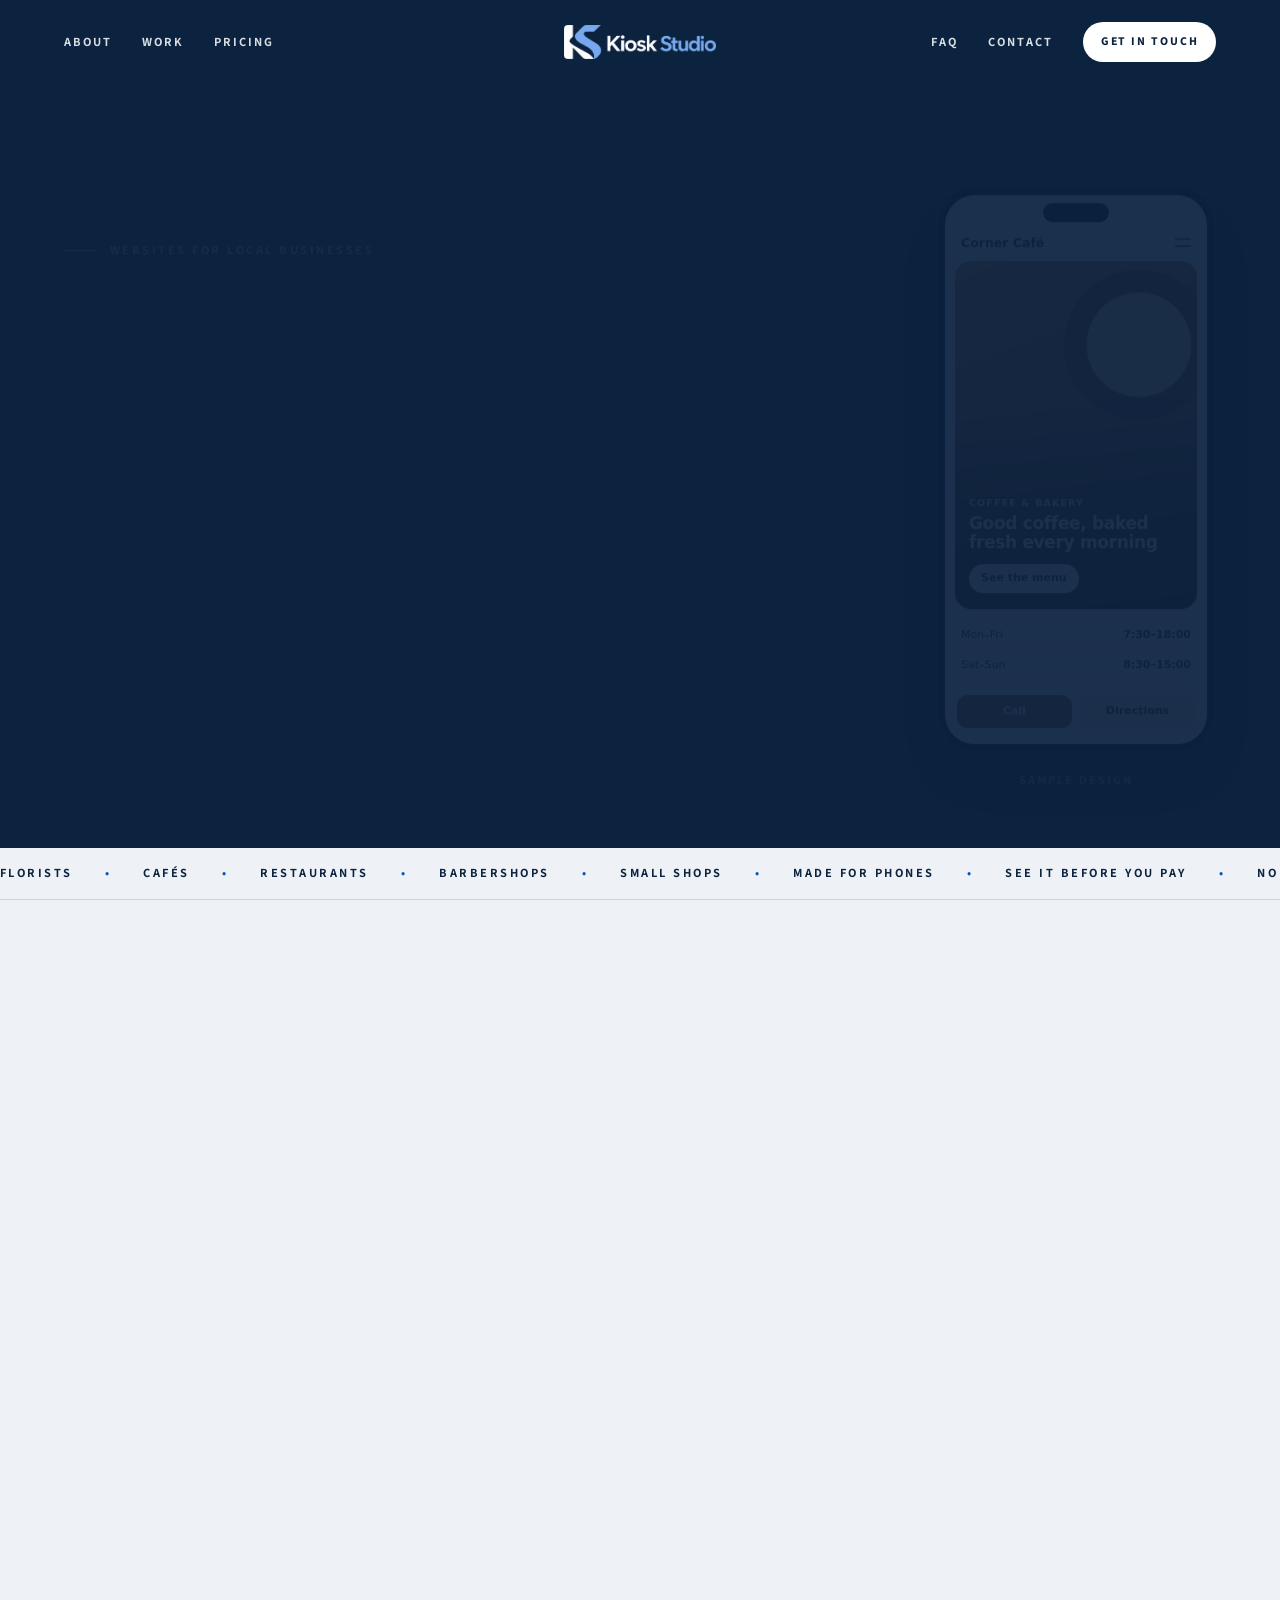
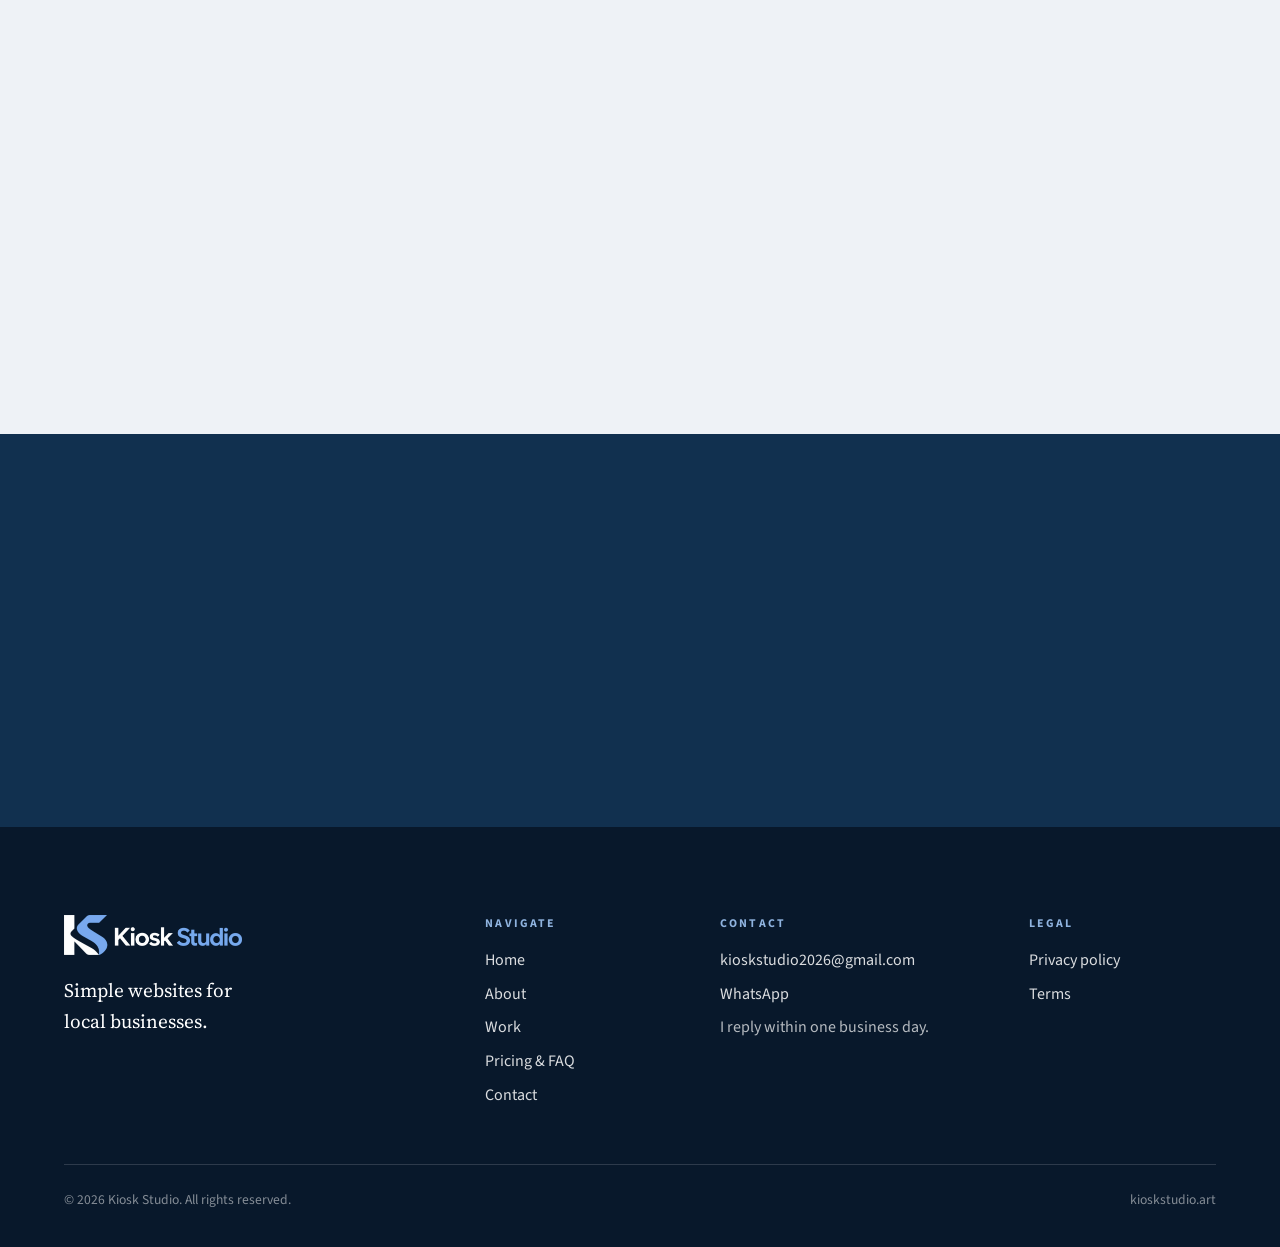
==== commit 41d965e2: "Turn the site into several pages with a richer, animated layout Inspired by a restaurant site the ow" ====
--- a/site/index.html
+++ b/site/index.html
@@ -9,12 +9,12 @@
   <title>Kiosk Studio — Simple websites for local businesses</title>
   <meta name="description" content="Simple, affordable websites for small local businesses: florists, cafés, restaurants, barbershops and small shops. Made for phones, clear prices, no tech talk.">
   <link rel="canonical" href="https://kioskstudio.art/">
-  <meta name="theme-color" content="#0b1f36">
+  <meta name="theme-color" content="#0c2340">
 
   <meta property="og:type" content="website">
   <meta property="og:site_name" content="Kiosk Studio">
   <meta property="og:title" content="Kiosk Studio — Simple websites for local businesses">
-  <meta property="og:description" content="A clear, fast website for your shop, café or salon. Made for phones, with a simple price.">
+  <meta property="og:description" content="Simple, affordable websites for small local businesses: florists, cafés, restaurants, barbershops and small shops. Made for phones, clear prices, no tech talk.">
   <meta property="og:url" content="https://kioskstudio.art/">
   <meta property="og:image" content="https://kioskstudio.art/assets/og-image.png">
   <meta property="og:image:width" content="1200">
@@ -44,18 +44,9 @@
 
   <header class="site-header">
     <div class="wrap header-inner">
-      <a class="brand" href="#top" aria-label="Kiosk Studio, back to top">
+      <a class="brand" href="./" aria-label="Kiosk Studio, home page">
         <img class="brand-logo" data-show-if="logo" data-src="logo" alt="Kiosk Studio" hidden>
-        <span class="wordmark" data-hide-if="logo">
-          <svg class="wordmark-icon" viewBox="0 0 32 32" aria-hidden="true" focusable="false">
-            <path d="M3 6h6.5v8a3.25 3.25 0 0 1-6.5 0z" fill="currentColor"/>
-            <path d="M9.5 6H16v8a3.25 3.25 0 0 1-6.5 0z" class="stripe"/>
-            <path d="M16 6h6.5v8a3.25 3.25 0 0 1-6.5 0z" fill="currentColor"/>
-            <path d="M22.5 6H29v8a3.25 3.25 0 0 1-6.5 0z" class="stripe"/>
-            <rect x="6" y="19" width="20" height="8" rx="1.5" fill="none" stroke="currentColor" stroke-width="2"/>
-          </svg>
-          <span class="wordmark-text">Kiosk Studio</span>
-        </span>
+        <span class="wordmark" data-hide-if="logo">Kiosk Studio</span>
       </a>
 
       <button class="nav-toggle" type="button" aria-expanded="false" aria-controls="site-nav">
@@ -64,13 +55,16 @@
       </button>
 
       <nav id="site-nav" class="site-nav" aria-label="Main">
-        <ul>
-          <li><a href="#included">What you get</a></li>
-          <li><a href="#examples">Examples</a></li>
-          <li><a href="#how">How it works</a></li>
-          <li><a href="#pricing">Pricing</a></li>
-          <li><a href="#faq">FAQ</a></li>
-          <li><a class="nav-cta" href="#contact">Get in touch</a></li>
+        <ul class="nav-left">
+            <li class="nav-home"><a href="./" aria-current="page">Home</a></li>
+            <li><a href="about">About</a></li>
+            <li><a href="work">Work</a></li>
+            <li><a href="pricing">Pricing</a></li>
+        </ul>
+        <ul class="nav-right">
+            <li><a href="pricing#faq">FAQ</a></li>
+            <li><a href="contact">Contact</a></li>
+            <li><a class="btn btn-pill nav-cta" href="contact">Get in touch</a></li>
         </ul>
       </nav>
     </div>
@@ -78,21 +72,19 @@
 
   <main id="main">
 
-    <!-- Hero -->
-    <section class="hero" id="top">
+    <section class="hero">
       <div class="wrap hero-inner">
         <div class="hero-copy">
-          <p class="kicker">Kiosk Studio · Websites for local businesses</p>
-          <h1>A simple website for your local business.</h1>
-          <p class="lead">Clear, fast and made for phones. For florists, cafés, restaurants, barbers and small shops that want to be easy to find, without paying agency prices.</p>
-          <div class="hero-actions">
-            <a class="btn btn-primary" href="#contact">Talk to me about your website</a>
-            <a class="text-link" href="#examples">See examples <span aria-hidden="true">→</span></a>
+          <p class="eyebrow" data-reveal>Websites for local businesses</p>
+          <h1 class="mask" data-reveal><span>A simple website for your local business.</span></h1>
+          <p class="lead" data-reveal>Clear, fast and made for phones. For florists, cafés, restaurants, barbers and small shops that want to be easy to find, without paying agency prices.</p>
+          <div class="hero-actions" data-reveal>
+            <a class="btn btn-pill btn-primary" href="contact">Get in touch</a>
+            <a class="text-link" href="work">See the work <span aria-hidden="true">→</span></a>
           </div>
         </div>
-
-        <div class="hero-visual" aria-hidden="true">
-          <div class="phone phone--hero">
+        <div class="hero-visual" data-reveal>
+          <div class="phone phone--hero" aria-hidden="true">
             <div class="phone-screen m-cafe">
               <div class="m-bar"><span class="m-logo">Corner Café</span><span class="m-burger"></span></div>
               <div class="m-hero">
@@ -107,70 +99,54 @@
               <div class="m-actions"><span>Call</span><span>Directions</span></div>
             </div>
           </div>
-          <p class="hero-visual-note">Sample design</p>
+          <p class="visual-note">Sample design</p>
+        </div>
+      </div>
+    </section>
+
+    <div class="marquee" aria-hidden="true">
+      <div class="marquee-track">
+        <ul><li>Florists</li><li>Cafés</li><li>Restaurants</li><li>Barbershops</li><li>Small shops</li><li>Made for phones</li><li>See it before you pay</li><li>No monthly fee</li></ul>
+        <ul><li>Florists</li><li>Cafés</li><li>Restaurants</li><li>Barbershops</li><li>Small shops</li><li>Made for phones</li><li>See it before you pay</li><li>No monthly fee</li></ul>
+      </div>
+    </div>
+
+    <section class="section">
+      <div class="wrap split">
+        <div>
+          <p class="eyebrow" data-reveal>Kiosk Studio</p>
+          <h2 class="mask" data-reveal><span>One clear page that helps people find you, call you and visit.</span></h2>
+        </div>
+        <div class="split-copy" data-reveal>
+          <p>Most people find a local business on their phone. Your website shows them what they need in a few seconds: what you offer, your hours, where you are. Then it helps them call, message or get directions.</p>
+          <p>I build it for you, in plain words, and you see it before you pay.</p>
+          <a class="text-link" href="about">About me <span aria-hidden="true">→</span></a>
         </div>
       </div>
 
       <div class="wrap">
-        <ul class="hero-facts">
-          <li><strong>Made for phones</strong> Most customers find you on one.</li>
-          <li><strong>See it before you pay</strong> You pay only when you approve the preview.</li>
-          <li><strong>No monthly fee</strong> Hosting included. Your domain stays in your name.</li>
+        <ul class="facts">
+          <li data-reveal><strong>1 page</strong><span>Everything a customer needs, nothing they don't.</span></li>
+          <li data-reveal><strong>0</strong><span>Monthly fees to me. Hosting is included.</span></li>
+          <li data-reveal><strong>30 days</strong><span>Of small fixes after your website goes live.</span></li>
         </ul>
       </div>
     </section>
 
-    <!-- What is included -->
-    <section class="section section--light" id="included" aria-labelledby="included-title">
-      <div class="wrap section-grid">
-        <p class="section-label"><span>01</span> What you get</p>
-        <div class="section-body">
-          <h2 id="included-title">Everything a customer looks for, on one clear page.</h2>
-          <p class="section-intro">Most people find a local business on their phone. Your website shows them what they need in a few seconds, then helps them call, message or visit.</p>
-
-          <dl class="feature-list">
-            <div>
-              <dt>Made for phones</dt>
-              <dd>Easy to read and use on any screen, starting with the small one in your customer's pocket.</dd>
-            </div>
-            <div>
-              <dt>Your essentials</dt>
-              <dd>Opening hours, address, your menu or services, prices and photos. Written clearly, kept short.</dd>
-            </div>
-            <div>
-              <dt>One tap to reach you</dt>
-              <dd>Buttons to call, send a message or get directions. Nothing to hunt for.</dd>
-            </div>
-            <div>
-              <dt>Ready for Google</dt>
-              <dd>Set up with the basics search engines look for, so people searching nearby can find you.</dd>
-            </div>
-            <div>
-              <dt>Your own address</dt>
-              <dd>Help choosing and connecting a web address, like yourshop.com, so it is easy to share.</dd>
-            </div>
-            <div>
-              <dt>Fast and private</dt>
-              <dd>No tracking and no cookie banner. Pages load quickly, even on a weak connection.</dd>
-            </div>
-          </dl>
-        </div>
-      </div>
-    </section>
-
-    <!-- Examples -->
-    <section class="section section--dark" id="examples" aria-labelledby="examples-title">
-      <div class="wrap section-grid">
-        <p class="section-label"><span>02</span> Examples</p>
-        <div class="section-body">
-          <h2 id="examples-title">What your website could look like.</h2>
-          <p class="section-intro">Sample designs for fictional businesses, to give you an idea. Yours is made around your business, your photos and your words.</p>
-        </div>
-      </div>
-
+    <section class="section section--tint">
+      <div class="wrap split split--head">
+        <div>
+          <p class="eyebrow" data-reveal>Work</p>
+          <h2 class="mask" data-reveal><span>What your website could look like.</span></h2>
+        </div>
+        <div class="split-copy" data-reveal>
+          <p>Sample designs for fictional businesses, to give you an idea. Yours is made around your business, your photos and your words.</p>
+          <a class="text-link" href="work">See all examples <span aria-hidden="true">→</span></a>
+        </div>
+      </div>
       <div class="wrap">
-        <div class="samples">
-          <figure class="sample">
+        <div class="gallery">
+          <a class="gallery-item" href="work#florist" data-reveal>
             <div class="phone" aria-hidden="true">
               <div class="phone-screen m-florist">
                 <div class="m-bar"><span class="m-logo">Bloom Corner</span><span class="m-burger"></span></div>
@@ -186,15 +162,9 @@
                 <div class="m-actions"><span>WhatsApp</span><span>Directions</span></div>
               </div>
             </div>
-            <figcaption>
-              <span class="sample-meta">Sample · Fictional business</span>
-              <strong>Florist</strong>
-              <span>Bouquets, prices and a quick way to order.</span>
-              <a class="text-link" data-show-if="demoLinks.florist" data-href="demoLinks.florist" hidden>View the sample site <span aria-hidden="true">→</span></a>
-            </figcaption>
-          </figure>
-
-          <figure class="sample">
+            <span class="gallery-caption"><span>Sample 01</span> Florist</span>
+          </a>
+          <a class="gallery-item" href="work#restaurant" data-reveal>
             <div class="phone" aria-hidden="true">
               <div class="phone-screen m-restaurant">
                 <div class="m-bar"><span class="m-logo">Trattoria Olivo</span><span class="m-burger"></span></div>
@@ -210,15 +180,9 @@
                 <div class="m-actions"><span>Call</span><span>Directions</span></div>
               </div>
             </div>
-            <figcaption>
-              <span class="sample-meta">Sample · Fictional business</span>
-              <strong>Restaurant</strong>
-              <span>Menu, opening hours and table bookings.</span>
-              <a class="text-link" data-show-if="demoLinks.restaurant" data-href="demoLinks.restaurant" hidden>View the sample site <span aria-hidden="true">→</span></a>
-            </figcaption>
-          </figure>
-
-          <figure class="sample">
+            <span class="gallery-caption"><span>Sample 02</span> Restaurant</span>
+          </a>
+          <a class="gallery-item" href="work#barbershop" data-reveal>
             <div class="phone" aria-hidden="true">
               <div class="phone-screen m-barber">
                 <div class="m-bar"><span class="m-logo">Ferro Barbers</span><span class="m-burger"></span></div>
@@ -234,201 +198,50 @@
                 <div class="m-actions"><span>Call</span><span>WhatsApp</span></div>
               </div>
             </div>
-            <figcaption>
-              <span class="sample-meta">Sample · Fictional business</span>
-              <strong>Barbershop</strong>
-              <span>Services, prices and booking by message.</span>
-              <a class="text-link" data-show-if="demoLinks.barbershop" data-href="demoLinks.barbershop" hidden>View the sample site <span aria-hidden="true">→</span></a>
-            </figcaption>
-          </figure>
-        </div>
-      </div>
-    </section>
-
-    <!-- How it works -->
-    <section class="section section--gray" id="how" aria-labelledby="how-title">
-      <div class="wrap section-grid">
-        <p class="section-label"><span>03</span> How it works</p>
-        <div class="section-body">
-          <h2 id="how-title">Three steps. No tech talk.</h2>
-          <ol class="steps">
-            <li>
-              <span class="step-number" aria-hidden="true">1</span>
-              <h3>You send the basics</h3>
-              <p>Your name, logo if you have one, a few photos, opening hours and what you offer. A short message or a quick call is enough.</p>
-            </li>
-            <li>
-              <span class="step-number" aria-hidden="true">2</span>
-              <h3>You see a preview</h3>
-              <p>I build your site and send you a link to look at on your phone. You tell me what to change, in plain words. You pay only when you approve it.</p>
-            </li>
-            <li>
-              <span class="step-number" aria-hidden="true">3</span>
-              <h3>It goes live</h3>
-              <p>Your website goes online at your own address, with hosting included. For 30 days after launch, small fixes are on me.</p>
-            </li>
-          </ol>
-        </div>
-      </div>
-    </section>
-
-    <!-- Pricing -->
-    <section class="section section--light" id="pricing" aria-labelledby="pricing-title">
-      <div class="wrap section-grid">
-        <p class="section-label"><span>04</span> Pricing</p>
-        <div class="section-body">
-          <h2 id="pricing-title">One launch price, agreed in writing.</h2>
-          <p class="section-intro">The first Kiosk Studio websites come at a launch price. Tell me what you need and I will confirm one fixed price in writing before any work starts. You pay only after you have seen and approved your website, and there is no monthly fee to me.</p>
-
-          <div class="plan">
-            <div class="plan-summary">
-              <h3>Your website</h3>
-              <p class="plan-price" data-show-if="starterPrice" hidden><span data-text="starterPrice"></span> <small>launch price, paid once</small></p>
-              <p class="plan-price plan-price--ask" data-hide-if="starterPrice">Price on request</p>
-              <p class="plan-note">A clear, one-page website for your business, made once and handed over to you.</p>
-            </div>
-            <ul class="ticks">
-              <li>Designed for phones first</li>
-              <li>Your hours, address, services or menu</li>
-              <li>Call, message and directions buttons</li>
-              <li>Basic setup for Google</li>
-              <li>Hosting included, at no extra cost</li>
-              <li>Your domain registered in your name, with my help</li>
-              <li>30 days of small fixes after launch</li>
-            </ul>
-          </div>
-
-          <div class="pricing-foot">
-            <a class="btn btn-primary" href="#contact">Ask about your website</a>
-            <p class="fine-print">Your domain (like yourshop.com) is registered in your own name and account, usually for a small yearly fee you pay directly to the company that registers it. I help you choose it and set it up.</p>
-          </div>
-        </div>
-      </div>
-    </section>
-
-    <!-- About -->
-    <section class="section section--gray" id="about" aria-labelledby="about-title">
-      <div class="wrap section-grid">
-        <p class="section-label"><span>05</span> About</p>
-        <div class="section-body about">
-          <div class="about-main">
-            <img class="about-photo" data-show-if="photo" data-src="photo" alt="Photo of the person behind Kiosk Studio" width="320" height="320" loading="lazy" hidden>
-            <h2 id="about-title">
-              <span data-show-if="ownerName" hidden>Hi, I'm <span data-text="ownerName"></span>. You talk to the person who builds your website.</span>
-              <span data-hide-if="ownerName">You talk to the person who builds your website.</span>
-            </h2>
-          </div>
-          <div class="about-copy">
-            <p>I'm a Brazilian engineering student studying abroad in Europe<span data-show-if="university" hidden>, at <span data-text="university"></span></span><span data-show-if="city" hidden>, in <span data-text="city"></span></span>. Kiosk Studio is the small studio I am building alongside my studies.</p>
-            <p>There is no sales team and no account manager: from the first message to the day your site goes live, you deal with me.</p>
-            <p>The studio is new, so the first websites come at a launch price.</p>
-            <p class="about-location" data-show-if="location" data-text="location" hidden></p>
-          </div>
-        </div>
-      </div>
-    </section>
-
-    <!-- FAQ -->
-    <section class="section section--light" id="faq" aria-labelledby="faq-title">
-      <div class="wrap section-grid">
-        <p class="section-label"><span>06</span> FAQ</p>
-        <div class="section-body">
-          <h2 id="faq-title">Questions owners often ask.</h2>
-          <div class="faq">
-            <details>
-              <summary>Do I need to know anything technical?</summary>
-              <p>No. You tell me about your business in your own words. I take care of the rest and explain anything you need to know in plain language.</p>
-            </details>
-            <details>
-              <summary>What do I need to send you?</summary>
-              <p>Your business name, address, opening hours, what you offer and how people can contact you. A logo and a few photos help, but they are not required to get started.</p>
-            </details>
-            <details>
-              <summary>I don't have good photos. Is that a problem?</summary>
-              <p>No. Photos taken on a recent phone in good daylight usually work well. I can tell you what to shoot, and the design works with just a few pictures.</p>
-            </details>
-            <details>
-              <summary>I already have a website, but it is broken or out of date.</summary>
-              <p>That is very common. Send me the link and I will tell you honestly whether it makes more sense to fix it or start fresh.</p>
-            </details>
-            <details>
-              <summary>Do I pay before I see anything?</summary>
-              <p>No. I send you a preview of your website first, to look at on your own phone. You pay only when you approve it. The price is agreed in writing before any work starts.</p>
-            </details>
-            <details>
-              <summary>How long does it take?</summary>
-              <p>It depends mostly on how quickly you can send the basics. A simple one-page website is a small project, so it is a matter of days, not months. I will give you a date before we start.</p>
-            </details>
-            <details>
-              <summary>Who owns my website and my domain?</summary>
-              <p>You do. Your domain is registered in your own name and account, and I help you set it up. The website files are yours too: you can ask me for a copy at any time.</p>
-            </details>
-            <details>
-              <summary>What happens after my website is live?</summary>
-              <p>Hosting is included at no extra cost, and there is no monthly fee to me. For 30 days after launch, small fixes are included, like a typo or a wrong opening hour. After that, any change is quoted separately before I do anything.</p>
-            </details>
-            <details>
-              <summary>Will you still be around later?</summary>
-              <p>You can reach me at the same email and number. And you are never stuck: your domain is in your name and you can have the website files at any time, so anyone else can take over if you ever need them to.</p>
-            </details>
-            <details>
-              <summary>Why is it more affordable than an agency?</summary>
-              <p>Because the websites are simple on purpose: one clear page with what local customers actually need, instead of a large custom project. And while the studio is new, the first websites come at a launch price.</p>
-            </details>
-          </div>
-        </div>
-      </div>
-    </section>
-
-    <!-- Contact -->
-    <section class="section section--dark section--contact" id="contact" aria-labelledby="contact-title">
-      <div class="wrap section-grid">
-        <p class="section-label"><span>07</span> Contact</p>
-        <div class="section-body contact">
-          <div class="contact-copy">
-            <h2 id="contact-title">Tell me about your business.</h2>
-            <p class="section-intro">Send a short message. I will reply personally with a few questions and a clear price. No obligation.</p>
-
-            <ul class="contact-direct">
-              <li data-show-if="whatsapp" hidden>
-                <span class="contact-label">WhatsApp</span>
-                <a data-href="whatsapp" data-format="whatsapp">Send a message <span aria-hidden="true">→</span></a>
-              </li>
-              <li data-show-if="email" hidden>
-                <span class="contact-label">Email</span>
-                <a data-href="email" data-format="mailto" data-text="email"></a>
-              </li>
-            </ul>
-            <p class="contact-soon" data-hide-if="formEndpoint|email|whatsapp">Contact details are on their way. Please check back very soon.</p>
-          </div>
-
-          <form class="contact-form" data-show-if="formEndpoint|email" hidden novalidate>
-            <div class="field">
-              <label for="f-name">Your name</label>
-              <input id="f-name" name="name" type="text" autocomplete="name" required>
-            </div>
-            <div class="field">
-              <label for="f-business">Business name and type <span class="optional">(optional)</span></label>
-              <input id="f-business" name="business" type="text" autocomplete="organization" placeholder="For example: Rosa's Flowers, florist">
-            </div>
-            <div class="field">
-              <label for="f-reply">Email or phone</label>
-              <input id="f-reply" name="reply_to" type="text" autocomplete="email" required aria-describedby="f-reply-hint">
-              <p class="hint" id="f-reply-hint">So I can reply to you.</p>
-            </div>
-            <div class="field">
-              <label for="f-message">Your message</label>
-              <textarea id="f-message" name="message" rows="5" required placeholder="What does your business do? Do you have a website now?"></textarea>
-            </div>
-            <div class="field field--trap" aria-hidden="true">
-              <label for="f-gotcha">Leave this empty</label>
-              <input id="f-gotcha" name="_gotcha" type="text" tabindex="-1" autocomplete="off">
-            </div>
-            <button class="btn btn-light" type="submit">Send message</button>
-            <p class="form-status" role="status" aria-live="polite"></p>
-            <p class="form-reply">I reply within one business day.</p>
-            <p class="form-privacy">Your details are only used to reply to you. See the <a href="privacy">privacy policy</a>.</p>
-          </form>
+            <span class="gallery-caption"><span>Sample 03</span> Barbershop</span>
+          </a>
+        </div>
+      </div>
+    </section>
+
+    <section class="section">
+      <div class="wrap split split--head">
+        <div>
+          <p class="eyebrow" data-reveal>How it works</p>
+          <h2 class="mask" data-reveal><span>Three steps. No tech talk.</span></h2>
+        </div>
+        <div class="split-copy" data-reveal>
+          <p>You pay only when you have seen and approved your website. The price is agreed in writing before any work starts.</p>
+          <a class="text-link" href="pricing">Pricing &amp; FAQ <span aria-hidden="true">→</span></a>
+        </div>
+      </div>
+      <div class="wrap">
+        <ol class="steps">
+          <li data-reveal>
+            <span class="step-number" aria-hidden="true">01</span>
+            <h3>You send the basics</h3>
+            <p>Your name, logo if you have one, a few photos, opening hours and what you offer. A short message or a quick call is enough.</p>
+          </li>
+          <li data-reveal>
+            <span class="step-number" aria-hidden="true">02</span>
+            <h3>You see a preview</h3>
+            <p>I build your site and send you a link to look at on your phone. You tell me what to change, in plain words. You pay only when you approve it.</p>
+          </li>
+          <li data-reveal>
+            <span class="step-number" aria-hidden="true">03</span>
+            <h3>It goes live</h3>
+            <p>Your website goes online at your own address, with hosting included. For 30 days after launch, small fixes are on me.</p>
+          </li>
+        </ol>
+      </div>
+    </section>
+
+    <section class="cta-band">
+      <div class="wrap cta-inner">
+        <h2 class="mask" data-reveal><span>Tell me about your business.</span></h2>
+        <div class="cta-actions" data-reveal>
+          <a class="btn btn-pill btn-light" href="contact">Get in touch</a>
+          <a class="text-link" data-show-if="whatsapp" data-href="whatsapp" data-format="whatsapp" hidden>WhatsApp <span aria-hidden="true">→</span></a>
         </div>
       </div>
     </section>
@@ -436,18 +249,43 @@
   </main>
 
   <footer class="site-footer">
-    <div class="wrap footer-inner">
-      <div>
-        <p class="footer-brand">Kiosk Studio</p>
-        <p>Simple websites for local businesses.</p>
-        <p data-show-if="location" data-text="location" hidden></p>
-      </div>
-      <ul class="footer-links">
-        <li data-show-if="email" hidden><a data-href="email" data-format="mailto" data-text="email"></a></li>
-        <li><a href="privacy">Privacy policy</a></li>
-        <li><a href="terms">Terms</a></li>
-        <li class="footer-copy">© <span data-year></span> Kiosk Studio</li>
-      </ul>
+    <div class="wrap">
+      <div class="footer-grid">
+        <div class="footer-brand">
+          <img class="footer-logo" src="assets/logo-light.png" alt="Kiosk Studio" width="178" height="40" loading="lazy">
+          <p>Simple websites for<br>local businesses.</p>
+        </div>
+        <div>
+          <p class="footer-title">Navigate</p>
+          <ul>
+            <li><a href="./">Home</a></li>
+            <li><a href="about">About</a></li>
+            <li><a href="work">Work</a></li>
+            <li><a href="pricing">Pricing &amp; FAQ</a></li>
+            <li><a href="contact">Contact</a></li>
+          </ul>
+        </div>
+        <div>
+          <p class="footer-title">Contact</p>
+          <ul>
+            <li data-show-if="email" hidden><a data-href="email" data-format="mailto" data-text="email"></a></li>
+            <li data-show-if="whatsapp" hidden><a data-href="whatsapp" data-format="whatsapp">WhatsApp</a></li>
+            <li>I reply within one business day.</li>
+            <li data-show-if="location" data-text="location" hidden></li>
+          </ul>
+        </div>
+        <div>
+          <p class="footer-title">Legal</p>
+          <ul>
+            <li><a href="privacy">Privacy policy</a></li>
+            <li><a href="terms">Terms</a></li>
+          </ul>
+        </div>
+      </div>
+      <div class="footer-bottom">
+        <p>© <span data-year></span> Kiosk Studio. All rights reserved.</p>
+        <p>kioskstudio.art</p>
+      </div>
     </div>
   </footer>
 </body>
--- a/site/css/style.css
+++ b/site/css/style.css
@@ -35,9 +35,9 @@
   --blue-500: #0a54b5;
   --blue-300: #8fb3df;
   --blue-200: #c2d6ee;
-  --blue-100: #dde8f5;
-  --gray-100: #e4e8ee;
-  --gray-300: #c3cbd6;
+  --paper: #eef2f6;
+  --tint: #e1e8f0;
+  --panel: #d3deea;
   --gray-500: #7b8796;
   --gray-600: #4d5a6a;
   --gray-800: #1f2b3a;
@@ -45,26 +45,24 @@
 
   --text: var(--gray-800);
   --text-muted: var(--gray-600);
-  --rule: rgba(12, 35, 64, .16);
-  --rule-light: rgba(255, 255, 255, .16);
+  --rule: rgba(12, 35, 64, .15);
+  --rule-light: rgba(255, 255, 255, .15);
   --focus: #ffb547;
 
   --serif: "Source Serif 4", Georgia, "Times New Roman", serif;
   --sans: "Source Sans 3", system-ui, -apple-system, "Segoe UI", Roboto, Arial, sans-serif;
 
   --gutter: clamp(20px, 5vw, 80px);
-  --wrap: 1600px;
+  --wrap: 1360px;
   --header-h: 64px;
-  --radius: 3px;
+  --marquee-h: 52px;
+  --ease: cubic-bezier(.2, .7, .2, 1);
 }
 
 /* ---------- Base ---------- */
 *, *::before, *::after { box-sizing: border-box; }
 
-html {
-  -webkit-text-size-adjust: 100%;
-  scroll-padding-top: var(--header-h);
-}
+html { -webkit-text-size-adjust: 100%; scroll-padding-top: calc(var(--header-h) + 16px); }
 @media (prefers-reduced-motion: no-preference) {
   html { scroll-behavior: smooth; }
 }
@@ -75,22 +73,25 @@
   font-size: 1.125rem;
   line-height: 1.6;
   color: var(--text);
-  background: var(--navy-900);
+  background: var(--paper);
   -webkit-font-smoothing: antialiased;
 }
+body.menu-open { overflow: hidden; }
 
 img, svg { display: block; max-width: 100%; }
 img { height: auto; }
 
-h1, h2, h3 { margin: 0; font-weight: 500; text-wrap: balance; }
+h1, h2, h3 { margin: 0; font-weight: 400; text-wrap: balance; }
 h1, h2 {
   font-family: var(--serif);
   font-optical-sizing: auto;
-  letter-spacing: -0.015em;
-  line-height: 1.08;
-}
-h2 { font-size: clamp(2rem, 4.4vw, 3.5rem); }
-h3 { font-size: 1.2rem; font-weight: 650; line-height: 1.3; }
+  font-weight: 300;
+  letter-spacing: -0.02em;
+  line-height: 1.06;
+}
+h1 { font-size: clamp(3rem, 8.5vw, 7rem); }
+h2 { font-size: clamp(2.1rem, 4.4vw, 3.6rem); color: var(--navy-900); }
+h3 { font-size: 1.2rem; font-weight: 650; line-height: 1.3; color: var(--navy-900); }
 p { margin: 0 0 1em; }
 p:last-child { margin-bottom: 0; }
 
@@ -98,7 +99,6 @@
 a:hover { text-decoration-thickness: 2px; }
 
 :focus-visible { outline: 3px solid var(--focus); outline-offset: 3px; }
-
 [hidden] { display: none !important; }
 
 .visually-hidden {
@@ -120,47 +120,67 @@
 }
 .skip-link:focus { top: 12px; }
 
-.wrap {
-  width: 100%;
-  max-width: var(--wrap);
-  margin: 0 auto;
-  padding: 0 var(--gutter);
-}
+.wrap { width: 100%; max-width: var(--wrap); margin: 0 auto; padding: 0 var(--gutter); }
+
+.muted { color: var(--text-muted); }
+
+/* Small uppercase label with a short line before it. */
+.eyebrow {
+  display: flex;
+  align-items: center;
+  gap: 14px;
+  margin-bottom: 24px;
+  font-size: .78rem;
+  font-weight: 650;
+  letter-spacing: .2em;
+  text-transform: uppercase;
+  color: var(--blue-500);
+}
+.eyebrow::before { content: ""; width: 32px; height: 1px; background: currentColor; }
+
+.lead { max-width: 34em; font-size: clamp(1.1rem, 1.5vw, 1.3rem); line-height: 1.55; }
 
 /* ---------- Buttons and links ---------- */
 .btn {
   display: inline-flex;
   align-items: center;
   justify-content: center;
-  min-height: 52px;
-  padding: .8em 1.6em;
+  min-height: 48px;
+  padding: .85em 1.7em;
   border: 1.5px solid transparent;
-  border-radius: var(--radius);
+  border-radius: 999px;
   font: inherit;
-  font-size: 1.05rem;
-  font-weight: 600;
+  font-size: .82rem;
+  font-weight: 700;
+  letter-spacing: .14em;
   line-height: 1.2;
+  text-transform: uppercase;
   text-align: center;
   text-decoration: none;
   cursor: pointer;
-  transition: background-color .18s, color .18s, border-color .18s;
-}
+  transition: background-color .25s, color .25s, border-color .25s, transform .25s var(--ease);
+}
+.btn:hover { transform: translateY(-2px); }
 .btn-primary { background: var(--blue-500); color: var(--white); }
 .btn-primary:hover { background: var(--blue-600); }
 .btn-light { background: var(--white); color: var(--navy-900); }
-.btn-light:hover { background: var(--blue-100); }
-
+.btn-light:hover { background: var(--blue-200); }
+
+/* Uppercase link with an arrow, used for "See the work →" etc. */
 .text-link {
   display: inline-flex;
-  gap: .4em;
   align-items: center;
-  font-weight: 600;
+  gap: .6em;
+  padding-bottom: 4px;
+  border-bottom: 1px solid currentColor;
+  font-size: .82rem;
+  font-weight: 700;
+  letter-spacing: .14em;
+  text-transform: uppercase;
   text-decoration: none;
-  border-bottom: 1.5px solid currentColor;
-  padding-bottom: 2px;
-}
-.text-link span { transition: transform .18s; }
-.text-link:hover span { transform: translateX(3px); }
+}
+.text-link span { transition: transform .25s var(--ease); }
+.text-link:hover span { transform: translateX(4px); }
 
 /* ---------- Header ---------- */
 .site-header {
@@ -169,7 +189,6 @@
   z-index: 50;
   background: var(--navy-900);
   color: var(--white);
-  border-bottom: 1px solid var(--rule-light);
 }
 .header-inner {
   display: flex;
@@ -178,26 +197,24 @@
   min-height: var(--header-h);
 }
 
-.brand { display: inline-flex; align-items: center; color: var(--white); text-decoration: none; }
-.wordmark { display: inline-flex; align-items: center; gap: .6rem; }
-.wordmark-icon { width: 28px; height: 28px; color: var(--white); }
-.wordmark-icon .stripe { fill: var(--blue-300); }
-.wordmark-text { font-family: var(--serif); font-size: 1.35rem; font-weight: 600; letter-spacing: -0.01em; }
-
+.brand { position: relative; z-index: 2; display: inline-flex; align-items: center; color: var(--white); text-decoration: none; }
+.wordmark { font-family: var(--serif); font-size: 1.35rem; font-weight: 500; }
 /* The logo image sits on a white badge so any logo stays legible on dark blue.
    Set logoOnDark: true in config.js to remove the badge. */
 .brand-logo {
-  height: 40px;
+  height: 34px;
   width: auto;
-  max-width: 220px;
+  max-width: 200px;
   object-fit: contain;
   padding: 5px 10px;
   background: var(--white);
-  border-radius: var(--radius);
+  border-radius: 4px;
 }
 .logo-on-dark .brand-logo { padding: 0; background: none; }
 
 .nav-toggle {
+  position: relative;
+  z-index: 2;
   display: inline-flex;
   align-items: center;
   justify-content: center;
@@ -213,9 +230,9 @@
 .nav-toggle-bars::before,
 .nav-toggle-bars::after {
   display: block;
-  width: 22px; height: 1.5px;
+  width: 24px; height: 1.5px;
   background: currentColor;
-  transition: transform .2s;
+  transition: transform .3s var(--ease), background-color .3s;
 }
 .nav-toggle-bars { position: relative; }
 .nav-toggle-bars::before,
@@ -226,173 +243,284 @@
 .nav-toggle[aria-expanded="true"] .nav-toggle-bars::before { transform: translateY(7px) rotate(45deg); }
 .nav-toggle[aria-expanded="true"] .nav-toggle-bars::after { transform: translateY(-7px) rotate(-45deg); }
 
+/* Phone menu: a full-screen dark panel with large links. */
 .site-nav {
-  display: none;
-  position: absolute;
-  top: 100%; left: 0; right: 0;
+  position: fixed;
+  inset: 0;
+  z-index: 1;
+  display: flex;
+  flex-direction: column;
+  justify-content: center;
+  gap: 8px;
+  padding: calc(var(--header-h) + 24px) var(--gutter) 40px;
   background: var(--navy-900);
-  border-bottom: 1px solid var(--rule-light);
-}
-.site-nav.is-open { display: block; }
-.site-nav ul { list-style: none; margin: 0; padding: 8px var(--gutter) 24px; }
+  opacity: 0;
+  visibility: hidden;
+  transition: opacity .35s var(--ease), visibility .35s;
+}
+.site-nav.is-open { opacity: 1; visibility: visible; }
+.site-nav ul { list-style: none; margin: 0; padding: 0; }
 .site-nav a {
   display: block;
-  padding: 14px 0;
+  padding: 8px 0;
   color: var(--white);
-  font-size: 1.15rem;
+  font-family: var(--serif);
+  font-size: clamp(2rem, 9vw, 2.8rem);
+  font-weight: 300;
+  line-height: 1.15;
   text-decoration: none;
-  border-bottom: 1px solid var(--rule-light);
-}
-.site-nav a:hover { color: var(--blue-200); }
+}
+.site-nav a[aria-current="page"] { color: var(--blue-300); }
 .site-nav .nav-cta {
-  margin-top: 20px;
-  padding: 14px 20px;
-  border: 0;
-  border-radius: var(--radius);
-  background: var(--blue-500);
-  font-weight: 600;
-  text-align: center;
-}
-.site-nav .nav-cta:hover { background: var(--blue-600); color: var(--white); }
+  display: inline-flex;
+  margin-top: 28px;
+  padding: .85em 1.7em;
+  font-family: var(--sans);
+  font-size: .82rem;
+  font-weight: 700;
+  line-height: 1.2;
+  background: var(--white);
+  color: var(--navy-900);
+}
 
 /* Without JavaScript the menu is a simple row of links. */
-.no-js .site-header { position: static; }
 .no-js .header-inner { flex-wrap: wrap; }
 .no-js .nav-toggle { display: none; }
-.no-js .site-nav { display: block; position: static; border: 0; }
-.no-js .site-nav ul { display: flex; flex-wrap: wrap; gap: 0 18px; padding: 0 0 14px; }
-.no-js .site-nav a { padding: 6px 0; border: 0; font-size: 1rem; }
-.no-js .site-nav .nav-cta { margin: 0; padding: 6px 0; background: none; text-decoration: underline; }
-
-@media (min-width: 960px) {
-  :root { --header-h: 76px; }
+.no-js .site-nav { position: static; opacity: 1; visibility: visible; flex-direction: row; flex-wrap: wrap; padding: 0 0 14px; background: none; }
+.no-js .site-nav ul { display: flex; flex-wrap: wrap; gap: 0 18px; }
+.no-js .site-nav a,
+.no-js .site-nav .nav-cta { font-family: var(--sans); font-size: 1rem; padding: 4px 0; margin: 0; background: none; color: var(--white); }
+
+@media (min-width: 1060px) {
+  :root { --header-h: 84px; }
+  .header-inner,
+  .no-js .header-inner {
+    display: grid;
+    grid-template-columns: 1fr auto 1fr;
+    grid-template-areas: "left brand right";
+  }
+  .brand { grid-area: brand; }
   .nav-toggle { display: none; }
   .site-nav,
-  .no-js .site-nav { display: block; position: static; background: none; border: 0; }
+  .no-js .site-nav { display: contents; opacity: 1; visibility: visible; }
+  .nav-left { grid-area: left; }
+  .nav-right { grid-area: right; justify-self: end; }
   .site-nav ul,
-  .no-js .site-nav ul { display: flex; align-items: center; gap: 32px; padding: 0; }
-  .site-nav a { padding: 6px 0; border: 0; font-size: 1.02rem; }
+  .no-js .site-nav ul { display: flex; align-items: center; gap: 30px; }
+  .nav-home { display: none; }
+  .site-nav a,
+  .no-js .site-nav a {
+    position: relative;
+    padding: 6px 0;
+    font-family: var(--sans);
+    font-size: .78rem;
+    font-weight: 650;
+    letter-spacing: .16em;
+    text-transform: uppercase;
+    color: rgba(255, 255, 255, .85);
+  }
+  .site-nav a:hover { color: var(--white); }
+  .site-nav a:not(.nav-cta)::after {
+    content: "";
+    position: absolute;
+    left: 0; right: 0; bottom: 0;
+    height: 1px;
+    background: currentColor;
+    transform: scaleX(0);
+    transform-origin: left;
+    transition: transform .3s var(--ease);
+  }
+  .site-nav a:hover::after,
+  .site-nav a[aria-current="page"]::after { transform: scaleX(1); }
+  .site-nav a[aria-current="page"] { color: var(--white); }
   .site-nav .nav-cta,
-  .no-js .site-nav .nav-cta { margin: 0 0 0 8px; padding: 10px 20px; background: var(--blue-500); text-decoration: none; }
-}
-
-/* ---------- Hero ---------- */
+  .no-js .site-nav .nav-cta { margin: 0; min-height: 40px; padding: .7em 1.4em; font-size: .74rem; background: var(--white); color: var(--navy-900); }
+  .site-nav .nav-cta:hover { background: var(--blue-200); }
+}
+
+/* ---------- Scroll animations ----------
+   Only when JavaScript runs (main.js adds .js); otherwise everything is shown. */
+.js [data-reveal] {
+  opacity: 0;
+  transform: translateY(28px);
+  transition: opacity .9s var(--ease), transform .9s var(--ease);
+  transition-delay: var(--delay, 0s);
+}
+.js [data-reveal].is-visible { opacity: 1; transform: none; }
+
+/* Headings slide up from behind a mask. */
+.mask { overflow: hidden; padding-bottom: .08em; }
+.mask > span { display: block; }
+.js .mask[data-reveal] { opacity: 1; transform: none; }
+.js .mask[data-reveal] > span { transform: translateY(105%); transition: transform 1.1s var(--ease); transition-delay: var(--delay, 0s); }
+.js .mask[data-reveal].is-visible > span { transform: none; }
+
+/* ---------- Hero (home) ---------- */
 .hero {
   display: flex;
-  flex-direction: column;
-  justify-content: space-between;
-  min-height: calc(100vh - var(--header-h));
-  min-height: calc(100svh - var(--header-h));
-  padding-top: clamp(48px, 9vh, 120px);
+  align-items: center;
+  min-height: calc(100vh - var(--header-h) - var(--marquee-h));
+  min-height: calc(100svh - var(--header-h) - var(--marquee-h));
+  padding: 56px 0 64px;
   background: var(--navy-900);
   color: var(--white);
 }
-.hero-inner {
+.hero-inner { display: grid; gap: 64px; align-items: center; }
+.hero .eyebrow,
+.page-hero .eyebrow { color: var(--blue-300); }
+.hero h1 { max-width: 14ch; margin-bottom: 28px; font-size: clamp(3rem, 6.6vw, 6rem); }
+.hero .lead,
+.page-hero .lead { color: var(--blue-200); }
+.hero-actions { display: flex; flex-wrap: wrap; align-items: center; gap: 24px 36px; margin-top: 40px; }
+.hero .text-link { color: var(--white); }
+.hero-visual { justify-self: center; text-align: center; }
+.visual-note { margin-top: 18px; font-size: .78rem; font-weight: 650; letter-spacing: .16em; text-transform: uppercase; color: var(--blue-300); }
+
+@media (min-width: 960px) {
+  .hero-inner { grid-template-columns: minmax(0, 1fr) auto; gap: 96px; }
+}
+
+/* ---------- Page hero (inner pages) ---------- */
+.page-hero {
+  padding: clamp(72px, 12vh, 140px) 0 clamp(64px, 10vh, 112px);
+  background: var(--navy-900);
+  color: var(--white);
+}
+.page-hero h1 { margin-bottom: 28px; }
+.page-hero-inner { display: grid; gap: 56px; align-items: end; }
+
+@media (min-width: 960px) {
+  .page-hero-inner--split { grid-template-columns: minmax(0, 1fr) minmax(300px, 440px); gap: 96px; }
+}
+
+/* ---------- Marquee ---------- */
+.marquee {
+  overflow: hidden;
+  height: var(--marquee-h);
+  display: flex;
+  align-items: center;
+  background: var(--paper);
+  border-bottom: 1px solid var(--rule);
+  color: var(--navy-900);
+}
+.marquee-track { display: flex; width: max-content; animation: marquee 40s linear infinite; }
+.marquee ul { display: flex; list-style: none; margin: 0; padding: 0; }
+.marquee li {
+  display: flex;
+  align-items: center;
+  font-size: .78rem;
+  font-weight: 650;
+  letter-spacing: .2em;
+  text-transform: uppercase;
+  white-space: nowrap;
+}
+.marquee li::after { content: "•"; margin: 0 32px; color: var(--blue-500); }
+@keyframes marquee { to { transform: translateX(-50%); } }
+
+/* ---------- Sections ---------- */
+.section { padding: 88px 0; }
+.section--tint { background: var(--tint); }
+
+.split { display: grid; gap: 32px; }
+.split--head { margin-bottom: 56px; }
+.split-copy { max-width: 36em; color: var(--text-muted); }
+.split-copy .text-link { margin-top: 12px; }
+.split-note { font-weight: 650; color: var(--navy-900); }
+
+@media (min-width: 960px) {
+  .section { padding: 136px 0; }
+  .split { grid-template-columns: 1fr 1fr; gap: 96px; align-items: end; }
+  .split--head { margin-bottom: 72px; }
+}
+
+/* ---------- Facts ---------- */
+.facts { list-style: none; margin: 80px 0 0; padding: 0; display: grid; gap: 0; }
+.facts li { display: grid; gap: 6px; padding: 28px 0; border-top: 1px solid var(--rule); }
+.facts strong {
+  font-family: var(--serif);
+  font-size: clamp(2.6rem, 5vw, 4rem);
+  font-weight: 300;
+  line-height: 1;
+  color: var(--navy-900);
+}
+.facts span { max-width: 22em; color: var(--text-muted); }
+@media (min-width: 760px) {
+  .facts { grid-template-columns: repeat(3, 1fr); column-gap: 48px; }
+}
+
+/* ---------- Gallery (home) ---------- */
+.gallery { display: grid; gap: 64px; }
+.gallery-item {
   display: grid;
-  gap: 56px;
-  align-items: center;
-  padding-bottom: 56px;
-}
-.kicker {
-  margin-bottom: 28px;
-  font-size: .95rem;
-  color: var(--blue-300);
-}
-.hero h1 {
-  font-size: clamp(2.75rem, 7.4vw, 6.5rem);
-  font-weight: 400;
-  letter-spacing: -0.025em;
-  line-height: 1.02;
-  margin-bottom: 32px;
-}
-.lead {
-  max-width: 34em;
-  font-size: clamp(1.15rem, 1.6vw, 1.35rem);
-  line-height: 1.55;
-  color: var(--blue-200);
-}
-.hero-actions {
-  display: flex;
-  flex-wrap: wrap;
-  align-items: center;
-  gap: 20px 32px;
-  margin-top: 40px;
-}
-.hero .text-link { color: var(--white); }
-
-.hero-visual { justify-self: center; text-align: center; }
-.hero-visual-note { margin-top: 18px; font-size: .9rem; color: var(--blue-300); }
-
-.hero-facts {
-  list-style: none;
-  margin: 0;
-  padding: 0;
-  display: grid;
-  border-top: 1px solid var(--rule-light);
-}
-.hero-facts li {
-  padding: 22px 0;
-  color: var(--blue-200);
-  font-size: 1rem;
-  border-bottom: 1px solid var(--rule-light);
-}
-.hero-facts li:last-child { border-bottom: 0; }
-.hero-facts strong { display: block; color: var(--white); font-family: var(--serif); font-size: 1.3rem; font-weight: 500; }
-
-@media (min-width: 760px) {
-  .hero-facts { grid-template-columns: repeat(3, 1fr); }
-  .hero-facts li { padding: 28px 32px 32px; border-bottom: 0; border-left: 1px solid var(--rule-light); }
-  .hero-facts li:first-child { padding-left: 0; border-left: 0; }
-}
+  justify-items: center;
+  gap: 24px;
+  padding: 48px 24px 32px;
+  background: var(--panel);
+  color: var(--navy-900);
+  text-decoration: none;
+}
+.gallery-item .phone { width: 220px; transition: transform .6s var(--ease); }
+.gallery-item:hover .phone { transform: translateY(-10px); }
+.gallery-caption { font-family: var(--serif); font-size: 1.5rem; font-weight: 400; }
+.gallery-caption span {
+  display: block;
+  margin-bottom: 2px;
+  font-family: var(--sans);
+  font-size: .74rem;
+  font-weight: 650;
+  letter-spacing: .18em;
+  text-transform: uppercase;
+  color: var(--blue-500);
+  text-align: center;
+}
+.gallery-caption { text-align: center; }
+@media (min-width: 820px) {
+  .gallery { grid-template-columns: repeat(3, 1fr); gap: 24px; }
+  .gallery-item:nth-child(2) { margin-top: 56px; }
+}
+@media (min-width: 820px) and (max-width: 1100px) {
+  .gallery-item .phone { width: 190px; }
+}
+
+/* ---------- Steps ---------- */
+.steps { list-style: none; margin: 0; padding: 0; display: grid; }
+.steps li { padding: 28px 0 36px; border-top: 1px solid var(--rule); }
+.step-number { display: block; margin-bottom: 28px; font-family: var(--serif); font-size: 1.1rem; color: var(--blue-500); }
+.steps h3 { margin-bottom: 10px; font-family: var(--serif); font-size: 1.7rem; font-weight: 400; }
+.steps p { max-width: 26em; color: var(--text-muted); }
+@media (min-width: 820px) {
+  .steps { grid-template-columns: repeat(3, 1fr); column-gap: 48px; }
+}
+
+/* ---------- Call to action band ---------- */
+.cta-band { padding: 112px 0; background: var(--navy-800); color: var(--white); }
+.cta-inner { display: grid; gap: 40px; }
+.cta-band h2 { max-width: 14ch; color: var(--white); font-size: clamp(2.4rem, 6vw, 5rem); }
+.cta-actions { display: flex; flex-wrap: wrap; align-items: center; gap: 24px 36px; }
+.cta-band .text-link { color: var(--white); }
 @media (min-width: 960px) {
-  .hero h1 { max-width: 13ch; }
-  .hero-inner { grid-template-columns: minmax(0, 1fr) auto; gap: 80px; }
-}
-
-/* ---------- Sections ---------- */
-.section { padding: 80px 0; }
-.section--light { background: var(--blue-100); }
-.section--gray { background: var(--gray-100); }
-.section--dark { background: var(--navy-800); color: var(--white); }
-
-/* Editorial layout: a narrow label column on the left, content on the right. */
-.section-grid { display: grid; gap: 28px; }
-.section-label {
-  margin: 0;
-  padding-top: 14px;
-  border-top: 1px solid var(--rule);
-  font-size: .95rem;
-  font-weight: 600;
-  color: var(--navy-900);
-}
-.section-label span { margin-right: 10px; color: var(--blue-500); font-variant-numeric: tabular-nums; }
-.section--dark .section-label { color: var(--white); border-color: var(--rule-light); }
-.section--dark .section-label span { color: var(--blue-300); }
-
-.section-body h2 { max-width: 18ch; margin-bottom: 24px; color: var(--navy-900); }
-.section--dark .section-body h2 { color: var(--white); }
-.section-intro { max-width: 36em; font-size: 1.2rem; color: var(--text-muted); }
-.section--dark .section-intro { color: var(--blue-200); }
-.section--dark a:not(.btn) { color: var(--white); }
-
-@media (min-width: 960px) {
-  .section { padding: 128px 0; }
-  .section-grid { grid-template-columns: minmax(180px, 3fr) 9fr; gap: 48px; }
-}
-
-/* ---------- What you get ---------- */
-.feature-list {
-  display: grid;
-  margin: 56px 0 0;
-  border-top: 1px solid var(--rule);
-}
-.feature-list > div { padding: 26px 0; border-bottom: 1px solid var(--rule); }
-.feature-list dt { margin-bottom: 6px; font-weight: 650; font-size: 1.15rem; color: var(--navy-900); }
-.feature-list dd { margin: 0; color: var(--text-muted); max-width: 30em; }
-
-@media (min-width: 760px) {
-  .feature-list { grid-template-columns: 1fr 1fr; column-gap: 56px; border-top: 0; }
-  .feature-list > div { border-top: 1px solid var(--rule); border-bottom: 0; padding: 28px 0 36px; }
+  .cta-inner { grid-template-columns: 1fr auto; align-items: end; }
+}
+
+/* ---------- About ---------- */
+.portrait {
+  position: relative;
+  width: 100%;
+  max-width: 440px;
+  aspect-ratio: 4 / 5;
+  overflow: hidden;
+  background: var(--navy-700);
+}
+.portrait-img { width: 100%; height: 100%; object-fit: cover; }
+.portrait-empty { display: grid; place-items: center; width: 100%; height: 100%; }
+.portrait-empty img { width: 30%; opacity: .35; filter: grayscale(1) brightness(3); }
+
+.rows { list-style: none; margin: 0; padding: 0; border-bottom: 1px solid var(--rule); }
+.rows li { display: grid; gap: 6px; padding: 28px 0; border-top: 1px solid var(--rule); }
+.rows strong { font-family: var(--serif); font-size: clamp(1.5rem, 2.6vw, 2rem); font-weight: 300; line-height: 1.2; color: var(--navy-900); }
+.rows span { color: var(--text-muted); max-width: 32em; }
+@media (min-width: 820px) {
+  .rows li { grid-template-columns: 1fr 1fr; gap: 48px; align-items: baseline; }
 }
 
 /* ---------- Phone mockups ---------- */
@@ -499,115 +627,71 @@
 .m-barber .m-btn { background: var(--m-accent); color: #14181f; }
 .m-barber .m-actions span:first-child { color: #14181f; }
 
-/* ---------- Examples ---------- */
-.samples {
-  display: grid;
-  gap: 64px;
-  margin-top: 64px;
-  padding-top: 64px;
-  border-top: 1px solid var(--rule-light);
-}
-.sample { margin: 0; display: grid; justify-items: center; gap: 28px; }
-.sample figcaption { display: grid; gap: 4px; width: 100%; max-width: 300px; }
-.sample figcaption strong { font-family: var(--serif); font-size: 1.6rem; font-weight: 500; line-height: 1.2; }
-.sample figcaption span { color: var(--blue-200); }
-.sample-meta { font-size: .85rem; color: var(--blue-300) !important; }
-.sample .text-link { justify-self: start; margin-top: 10px; }
-
-@media (min-width: 820px) {
-  .samples { grid-template-columns: repeat(3, 1fr); gap: 32px; }
-  .sample { justify-items: start; }
-  .sample figcaption { max-width: none; }
-}
-@media (min-width: 820px) and (max-width: 1100px) {
-  .samples .phone { width: 220px; }
-}
-
-/* ---------- How it works ---------- */
-.steps { list-style: none; margin: 56px 0 0; padding: 0; display: grid; }
-.steps li { padding: 28px 0 36px; border-top: 1px solid var(--rule); }
-.step-number {
-  display: block;
-  margin-bottom: 20px;
-  font-family: var(--serif);
-  font-size: 3.5rem;
-  line-height: 1;
-  font-weight: 300;
-  color: var(--blue-500);
-}
-.steps h3 { margin-bottom: 10px; color: var(--navy-900); }
-.steps p { color: var(--text-muted); max-width: 26em; }
-
-@media (min-width: 820px) {
-  .steps { grid-template-columns: repeat(3, 1fr); column-gap: 48px; }
-}
+
+/* ---------- Work: showcase ---------- */
+.showcase-inner { display: grid; gap: 48px; align-items: center; }
+.showcase-visual { display: grid; place-items: center; padding: 56px 24px; background: var(--panel); }
+.section--tint .showcase-visual { background: var(--paper); }
+.showcase-copy { max-width: 34em; color: var(--text-muted); }
+.showcase-copy h2 { margin-bottom: 20px; }
+.showcase-copy .ticks { margin: 28px 0 32px; }
+@media (min-width: 960px) {
+  .showcase-inner { grid-template-columns: 1fr 1fr; gap: 96px; }
+  .showcase--flip .showcase-visual { order: 2; }
+  .showcase-visual { padding: 80px 24px; }
+}
+.fine-print { font-size: 1rem; color: var(--text-muted); max-width: 40em; }
+.fine-print--center { margin: 0 auto; text-align: center; }
 
 /* ---------- Pricing ---------- */
-.plan {
-  display: grid;
-  gap: 8px 64px;
-  margin-top: 56px;
-  padding-top: 32px;
-  border-top: 3px solid var(--navy-900);
-}
-.plan h3 { font-size: 1.3rem; color: var(--navy-900); }
+.plan { display: grid; gap: 8px 64px; padding-top: 32px; border-top: 2px solid var(--navy-900); }
+.plan h3 { font-size: .82rem; font-weight: 700; letter-spacing: .16em; text-transform: uppercase; color: var(--blue-500); }
 .plan-price {
   margin: 14px 0 10px;
   font-family: var(--serif);
-  font-size: clamp(2.6rem, 4vw, 3.4rem);
-  font-weight: 400;
-  line-height: 1.1;
+  font-size: clamp(2.6rem, 5vw, 4.2rem);
+  font-weight: 300;
+  line-height: 1.05;
   letter-spacing: -0.02em;
   color: var(--navy-900);
 }
 .plan-price small { font-family: var(--sans); font-size: 1rem; letter-spacing: 0; color: var(--text-muted); }
-.plan-price--ask { font-size: clamp(2rem, 3vw, 2.5rem); }
 .plan-note { color: var(--text-muted); max-width: 28em; }
 .ticks { list-style: none; margin: 24px 0 0; padding: 0; }
-.ticks li { position: relative; padding: 9px 0 9px 28px; border-top: 1px solid var(--rule); }
+.ticks li { position: relative; padding: 10px 0 10px 28px; border-top: 1px solid var(--rule); }
 .ticks li:first-child { border-top: 0; }
 .ticks li::before {
   content: "";
   position: absolute;
-  left: 2px; top: 1.05em;
+  left: 2px; top: 1.1em;
   width: 12px; height: 7px;
   border-left: 2px solid var(--blue-500);
   border-bottom: 2px solid var(--blue-500);
   transform: rotate(-45deg);
 }
-.pricing-foot { display: grid; gap: 24px; justify-items: start; margin-top: 32px; }
-.fine-print { font-size: 1rem; color: var(--text-muted); max-width: 36em; }
-
+.pricing-foot { display: grid; gap: 24px; justify-items: start; margin-top: 48px; }
 @media (min-width: 820px) {
   .plan { grid-template-columns: 1fr 1fr; align-items: start; }
   .plan .ticks { margin-top: 0; }
   .pricing-foot { grid-template-columns: auto 1fr; align-items: center; gap: 40px; }
 }
 
-/* ---------- About ---------- */
-.about { display: grid; gap: 32px; }
-.about h2 { max-width: 16ch; margin: 0; }
-.about-copy { max-width: 36em; color: var(--text-muted); }
-.about-location { font-weight: 650; color: var(--navy-900); }
-.about-photo {
-  width: 160px;
-  aspect-ratio: 1;
-  object-fit: cover;
-  margin-bottom: 28px;
-  border-radius: 50%;
-}
-@media (min-width: 1100px) {
-  .about { grid-template-columns: 1.1fr 1fr; gap: 64px; align-items: start; }
-}
+.promises { list-style: none; margin: 0; padding: 0; display: grid; }
+.promises li { padding: 24px 0 28px; border-top: 1px solid var(--rule); color: var(--text-muted); }
+.promises span { display: block; margin-bottom: 14px; font-family: var(--serif); color: var(--blue-500); }
+.promises strong { display: block; margin-bottom: 6px; font-family: var(--serif); font-size: 1.5rem; font-weight: 400; color: var(--navy-900); }
+@media (min-width: 760px) { .promises { grid-template-columns: repeat(2, 1fr); column-gap: 48px; } }
+@media (min-width: 1100px) { .promises { grid-template-columns: repeat(3, 1fr); } }
 
 /* ---------- FAQ ---------- */
-.faq { margin-top: 48px; border-bottom: 1px solid var(--rule); max-width: 900px; }
+.faq { border-bottom: 1px solid var(--rule); max-width: 960px; }
 .faq details { border-top: 1px solid var(--rule); }
 .faq summary {
   position: relative;
-  padding: 24px 48px 24px 0;
-  font-size: 1.2rem;
-  font-weight: 600;
+  padding: 26px 56px 26px 0;
+  font-family: var(--serif);
+  font-size: clamp(1.25rem, 2vw, 1.5rem);
+  font-weight: 400;
   color: var(--navy-900);
   cursor: pointer;
   list-style: none;
@@ -618,93 +702,94 @@
   content: "";
   position: absolute;
   right: 4px; top: 50%;
-  width: 16px; height: 1.5px;
+  width: 18px; height: 1.5px;
   background: var(--blue-500);
-  transition: transform .2s;
+  transition: transform .3s var(--ease);
 }
 .faq summary::after { transform: rotate(90deg); }
 .faq details[open] summary::after { transform: rotate(0); }
 .faq summary:hover { color: var(--blue-600); }
-.faq details p { max-width: 40em; padding: 0 0 28px; color: var(--text-muted); }
+.faq details p { max-width: 42em; padding: 0 0 28px; color: var(--text-muted); }
 
 /* ---------- Contact ---------- */
-.section--contact { background: var(--navy-900); }
-.contact { display: grid; gap: 56px; }
-.contact-direct { list-style: none; margin: 40px 0 0; padding: 0; border-top: 1px solid var(--rule-light); }
-.contact-direct li { display: grid; gap: 2px; padding: 18px 0; border-bottom: 1px solid var(--rule-light); }
-.contact-label { font-size: .9rem; color: var(--blue-300); }
-.contact-direct a { font-size: 1.25rem; font-weight: 600; text-decoration: none; word-break: break-word; }
-.contact-direct a:hover { text-decoration: underline; }
-.contact-soon { margin-top: 32px; color: var(--blue-200); }
-
-.contact-form { color: var(--white); }
+.contact { display: grid; gap: 64px; }
+.contact-info { display: grid; gap: 32px; align-content: start; }
+.info-block { padding-top: 18px; border-top: 1px solid var(--rule); }
+.info-label { margin-bottom: 6px; font-size: .76rem; font-weight: 700; letter-spacing: .18em; text-transform: uppercase; color: var(--blue-500); }
+.info-value { font-family: var(--serif); font-size: clamp(1.3rem, 2.2vw, 1.7rem); font-weight: 400; color: var(--navy-900); text-decoration: none; word-break: break-word; }
+a.info-value:hover { text-decoration: underline; }
+.contact-soon { color: var(--text-muted); }
+
 .field { margin-bottom: 26px; }
-.field label { display: block; margin-bottom: 8px; font-weight: 600; font-size: 1rem; }
-.optional { font-weight: 400; color: var(--blue-300); }
+.field label { display: block; margin-bottom: 8px; font-weight: 650; font-size: 1rem; color: var(--navy-900); }
+.optional { font-weight: 400; color: var(--text-muted); }
 .field input,
 .field textarea {
   width: 100%;
   padding: 14px 16px;
-  border: 1px solid rgba(255, 255, 255, .28);
-  border-radius: var(--radius);
-  background: rgba(255, 255, 255, .06);
-  color: var(--white);
+  border: 1px solid var(--rule);
+  border-radius: 4px;
+  background: var(--white);
+  color: var(--text);
   font: inherit;
   font-size: 1.05rem;
-  transition: border-color .15s, background-color .15s;
-}
-.field textarea { resize: vertical; min-height: 140px; }
+  transition: border-color .2s, box-shadow .2s;
+}
+.field textarea { resize: vertical; min-height: 150px; }
 .field input:focus,
-.field textarea:focus { outline: none; border-color: var(--blue-300); background: rgba(255, 255, 255, .1); }
+.field textarea:focus { outline: none; border-color: var(--blue-500); box-shadow: 0 0 0 3px rgba(10, 84, 181, .15); }
 .field input::placeholder,
-.field textarea::placeholder { color: var(--blue-300); opacity: .8; }
-.field [aria-invalid="true"] { border-color: #ff8a7a; }
-.hint { margin: 8px 0 0; font-size: .92rem; color: var(--blue-300); }
+.field textarea::placeholder { color: var(--gray-500); }
+.field [aria-invalid="true"] { border-color: #b42318; }
+.hint { margin: 8px 0 0; font-size: .92rem; color: var(--text-muted); }
 .field--trap { position: absolute; left: -9999px; width: 1px; height: 1px; overflow: hidden; }
 
-.form-status { margin: 18px 0 0; font-weight: 600; }
+.form-status { margin: 18px 0 0; font-weight: 650; }
 .form-status:empty { display: none; }
-.form-status.is-success { color: #8fe0b0; }
-.form-status.is-error { color: #ffb0a5; }
-.form-reply { margin: 18px 0 0; font-weight: 600; color: var(--white); }
-.form-privacy { margin-top: 8px; font-size: .95rem; color: var(--blue-300); }
+.form-status.is-success { color: #1e7a46; }
+.form-status.is-error { color: #b42318; }
+.form-privacy { margin-top: 18px; font-size: .95rem; color: var(--text-muted); }
 .contact-form button[disabled] { opacity: .6; cursor: progress; }
 
-@media (min-width: 1100px) {
-  .contact { grid-template-columns: 1fr 1fr; gap: 80px; align-items: start; }
+@media (min-width: 960px) {
+  .contact { grid-template-columns: 5fr 7fr; gap: 96px; }
 }
 
 /* ---------- Footer ---------- */
-.site-footer {
-  padding: 56px 0 48px;
-  background: var(--navy-950);
-  color: var(--gray-500);
-  font-size: 1rem;
-}
-.footer-inner { display: grid; gap: 32px; }
-.footer-inner p { margin: 0 0 4px; }
-.footer-brand { color: var(--white); font-family: var(--serif); font-size: 1.3rem; }
-.footer-links { list-style: none; margin: 0; padding: 0; display: flex; flex-wrap: wrap; gap: 8px 28px; }
-.footer-links a { color: var(--blue-200); }
+.site-footer { padding: 88px 0 36px; background: var(--navy-950); color: rgba(255, 255, 255, .7); font-size: 1rem; }
+.footer-grid { display: grid; gap: 40px; padding-bottom: 56px; }
+.footer-logo { width: 178px; height: auto; margin-bottom: 20px; }
+.footer-brand p { font-family: var(--serif); font-size: 1.2rem; color: var(--white); }
+.footer-title { margin-bottom: 14px; font-size: .74rem; font-weight: 700; letter-spacing: .18em; text-transform: uppercase; color: var(--blue-300); }
+.site-footer ul { list-style: none; margin: 0; padding: 0; display: grid; gap: 8px; }
+.site-footer a { color: rgba(255, 255, 255, .85); text-decoration: none; }
+.site-footer a:hover { color: var(--white); text-decoration: underline; }
+.footer-bottom {
+  display: flex;
+  flex-wrap: wrap;
+  justify-content: space-between;
+  gap: 8px 24px;
+  padding-top: 24px;
+  border-top: 1px solid var(--rule-light);
+  font-size: .85rem;
+  color: rgba(255, 255, 255, .5);
+}
+.footer-bottom p { margin: 0; }
 @media (min-width: 760px) {
-  .footer-inner { grid-template-columns: 1fr auto; align-items: end; }
+  .footer-grid { grid-template-columns: 2fr 1fr 1.4fr 1fr; gap: 48px; }
 }
 
 /* ---------- Legal pages ---------- */
-.header-back { color: var(--white); }
-.legal { background: var(--blue-100); padding: 64px 0 112px; }
+.legal { padding: 72px 0 120px; }
 .legal-inner { max-width: 760px; }
-.legal h1 { font-size: clamp(2.4rem, 6vw, 3.6rem); font-weight: 400; color: var(--navy-900); margin-bottom: .4em; }
-.legal h2 { font-size: 1.6rem; margin: 2em 0 .5em; color: var(--navy-900); }
+.legal h1 { font-size: clamp(2.6rem, 6vw, 4rem); color: var(--navy-900); margin-bottom: .4em; }
+.legal h2 { font-size: 1.7rem; margin: 2em 0 .5em; }
 .legal p, .legal li { color: var(--text-muted); }
 .legal ul { padding-left: 1.2em; }
 .legal-updated { font-size: 1rem; }
-.back-link { display: inline-block; margin-bottom: 32px; font-weight: 600; }
 
 /* ---------- Reduced motion ---------- */
 @media (prefers-reduced-motion: reduce) {
   *, *::before, *::after { transition: none !important; animation: none !important; }
-}
-
-/* Hide the contact list's top rule when no direct contact is set. */
-.contact-direct:not(:has(li:not([hidden]))) { display: none; }
+  .js [data-reveal], .js .mask[data-reveal] > span { opacity: 1; transform: none; }
+}
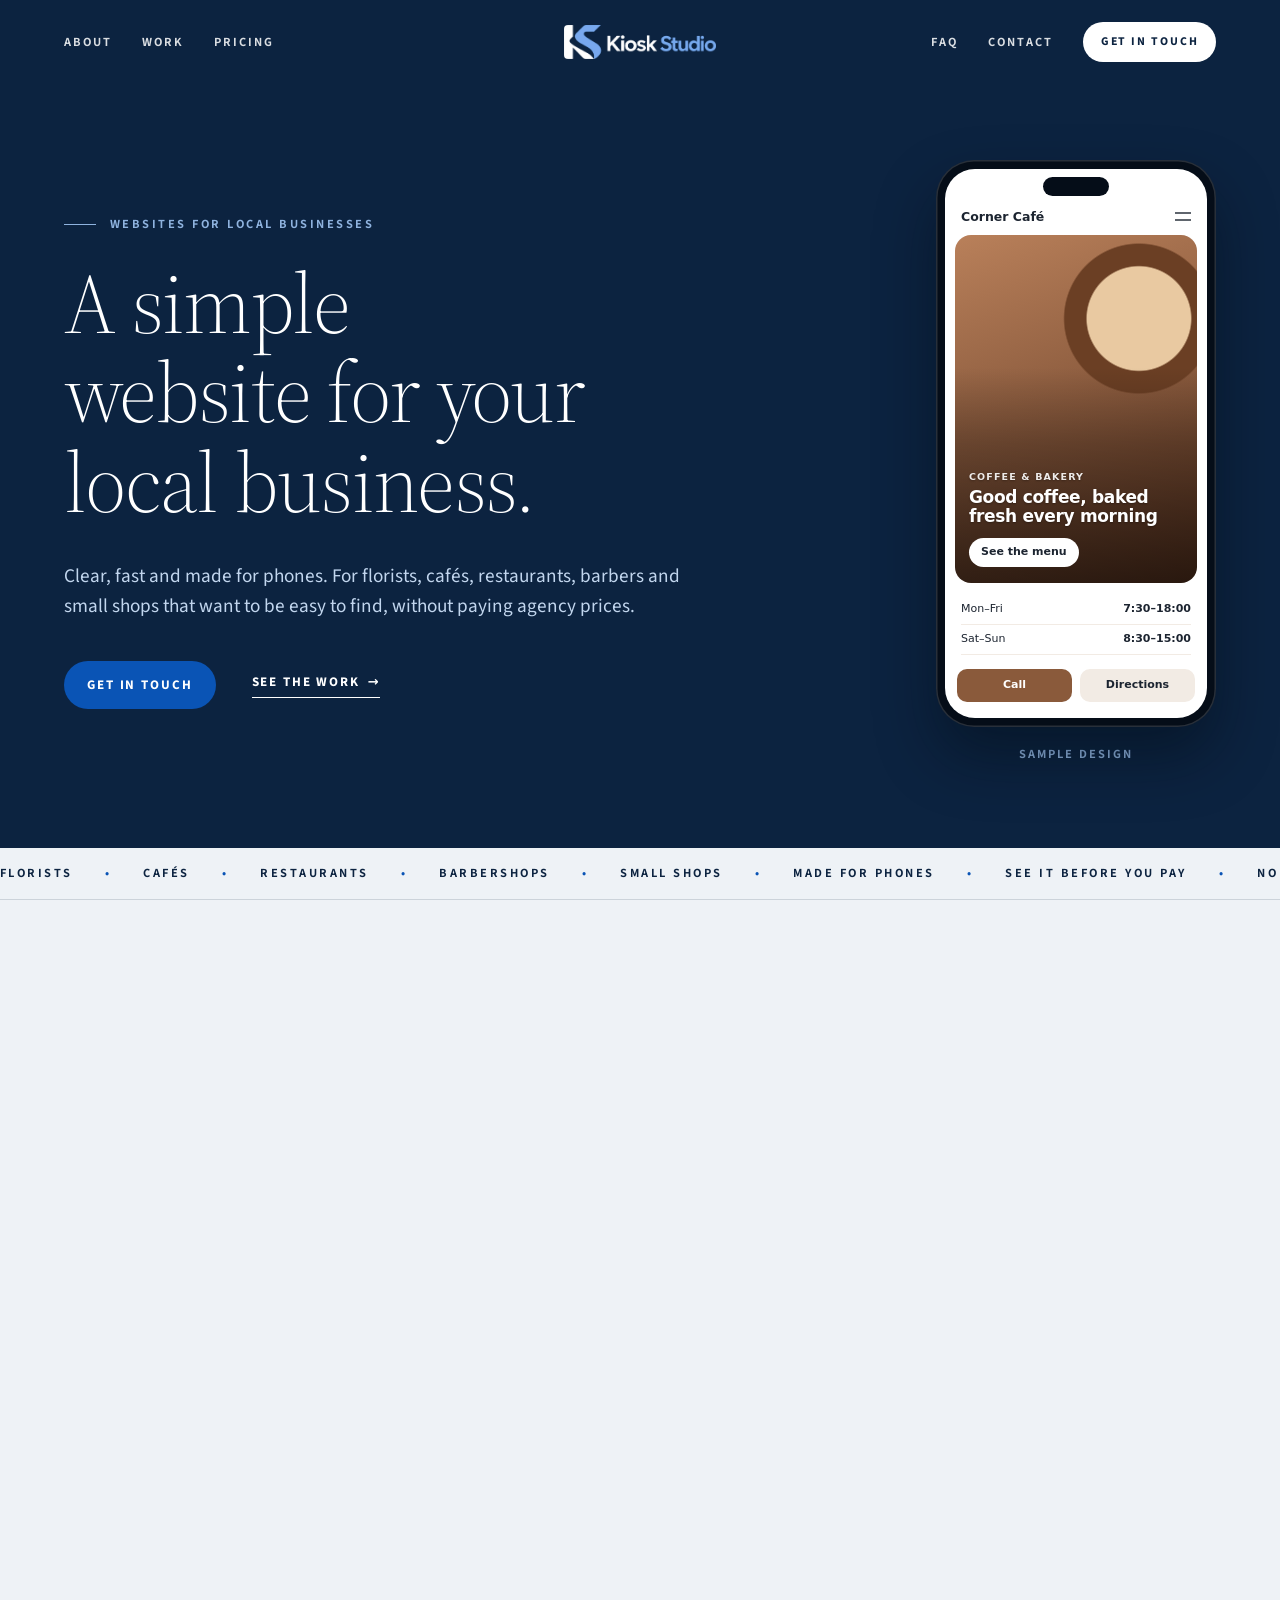
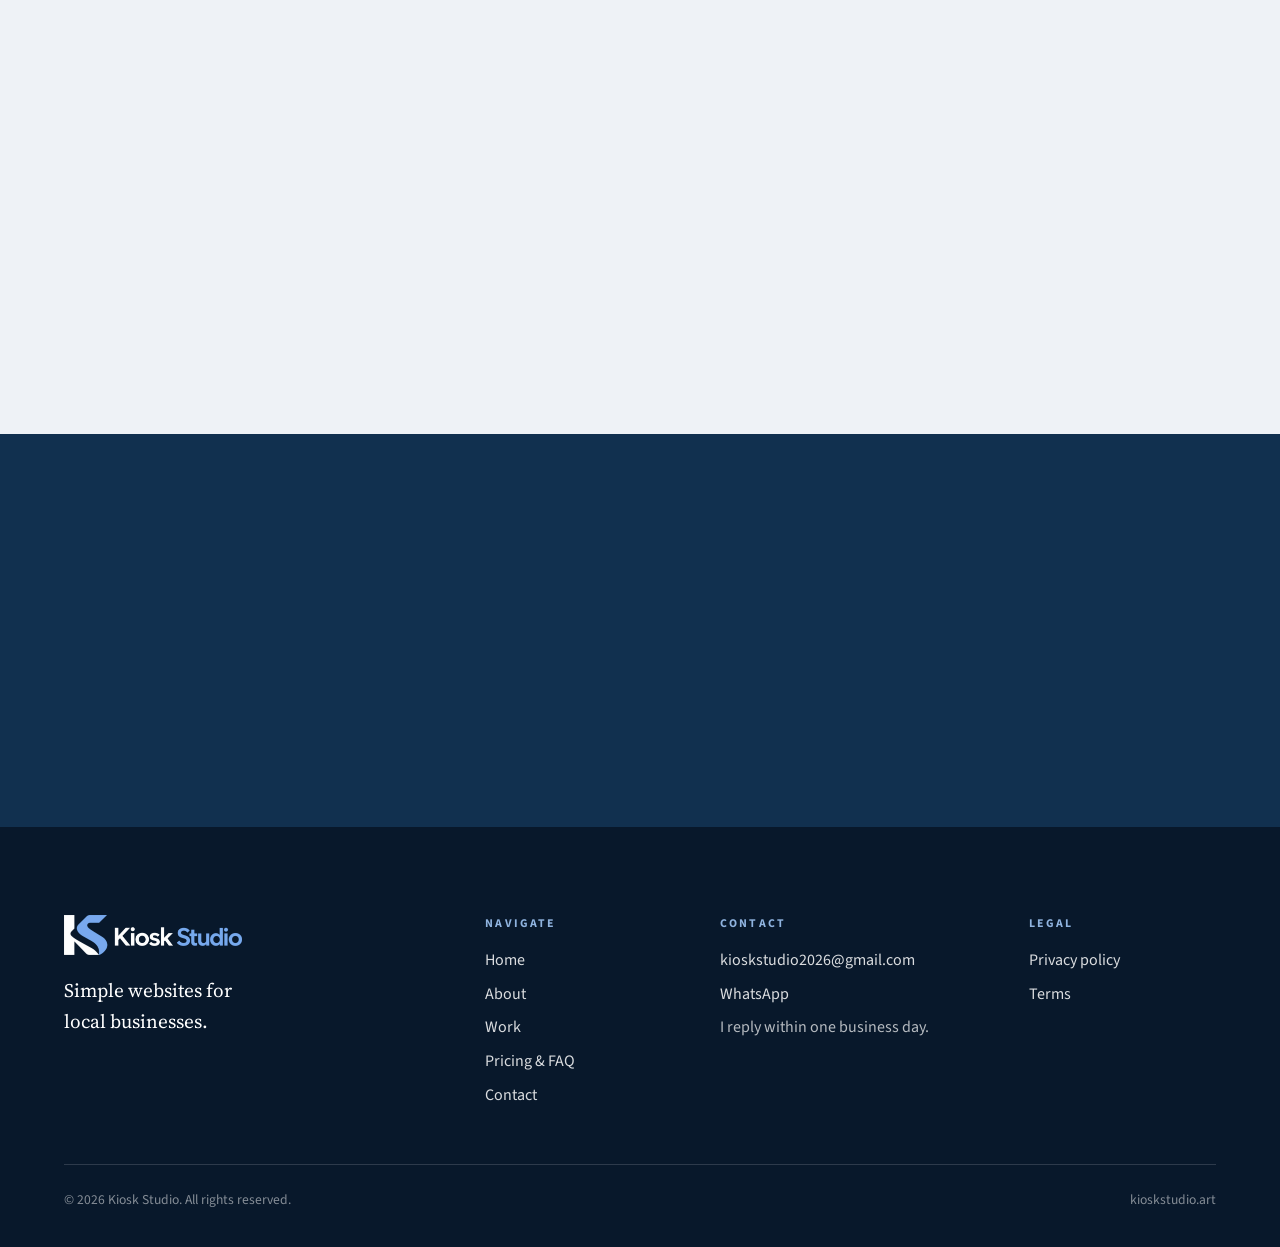
==== commit 5e64f835: "Stop browsers from mixing old styles with new pages Add a version tag to the stylesheet and script l" ====
--- a/site/index.html
+++ b/site/index.html
@@ -26,7 +26,7 @@
   <link rel="apple-touch-icon" href="assets/apple-touch-icon.png">
   <link rel="preload" href="fonts/source-serif-4.woff2" as="font" type="font/woff2" crossorigin>
   <link rel="preload" href="fonts/source-sans-3.woff2" as="font" type="font/woff2" crossorigin>
-  <link rel="stylesheet" href="css/style.css">
+  <link rel="stylesheet" href="css/style.css?v=20261017b">
   <script type="application/ld+json">
     {
       "@context": "https://schema.org",
@@ -36,8 +36,8 @@
       "url": "https://kioskstudio.art/"
     }
   </script>
-  <script src="config.js" defer></script>
-  <script src="js/main.js" defer></script>
+  <script src="config.js?v=20261017b" defer></script>
+  <script src="js/main.js?v=20261017b" defer></script>
 </head>
 <body>
   <a class="skip-link" href="#main">Skip to content</a>
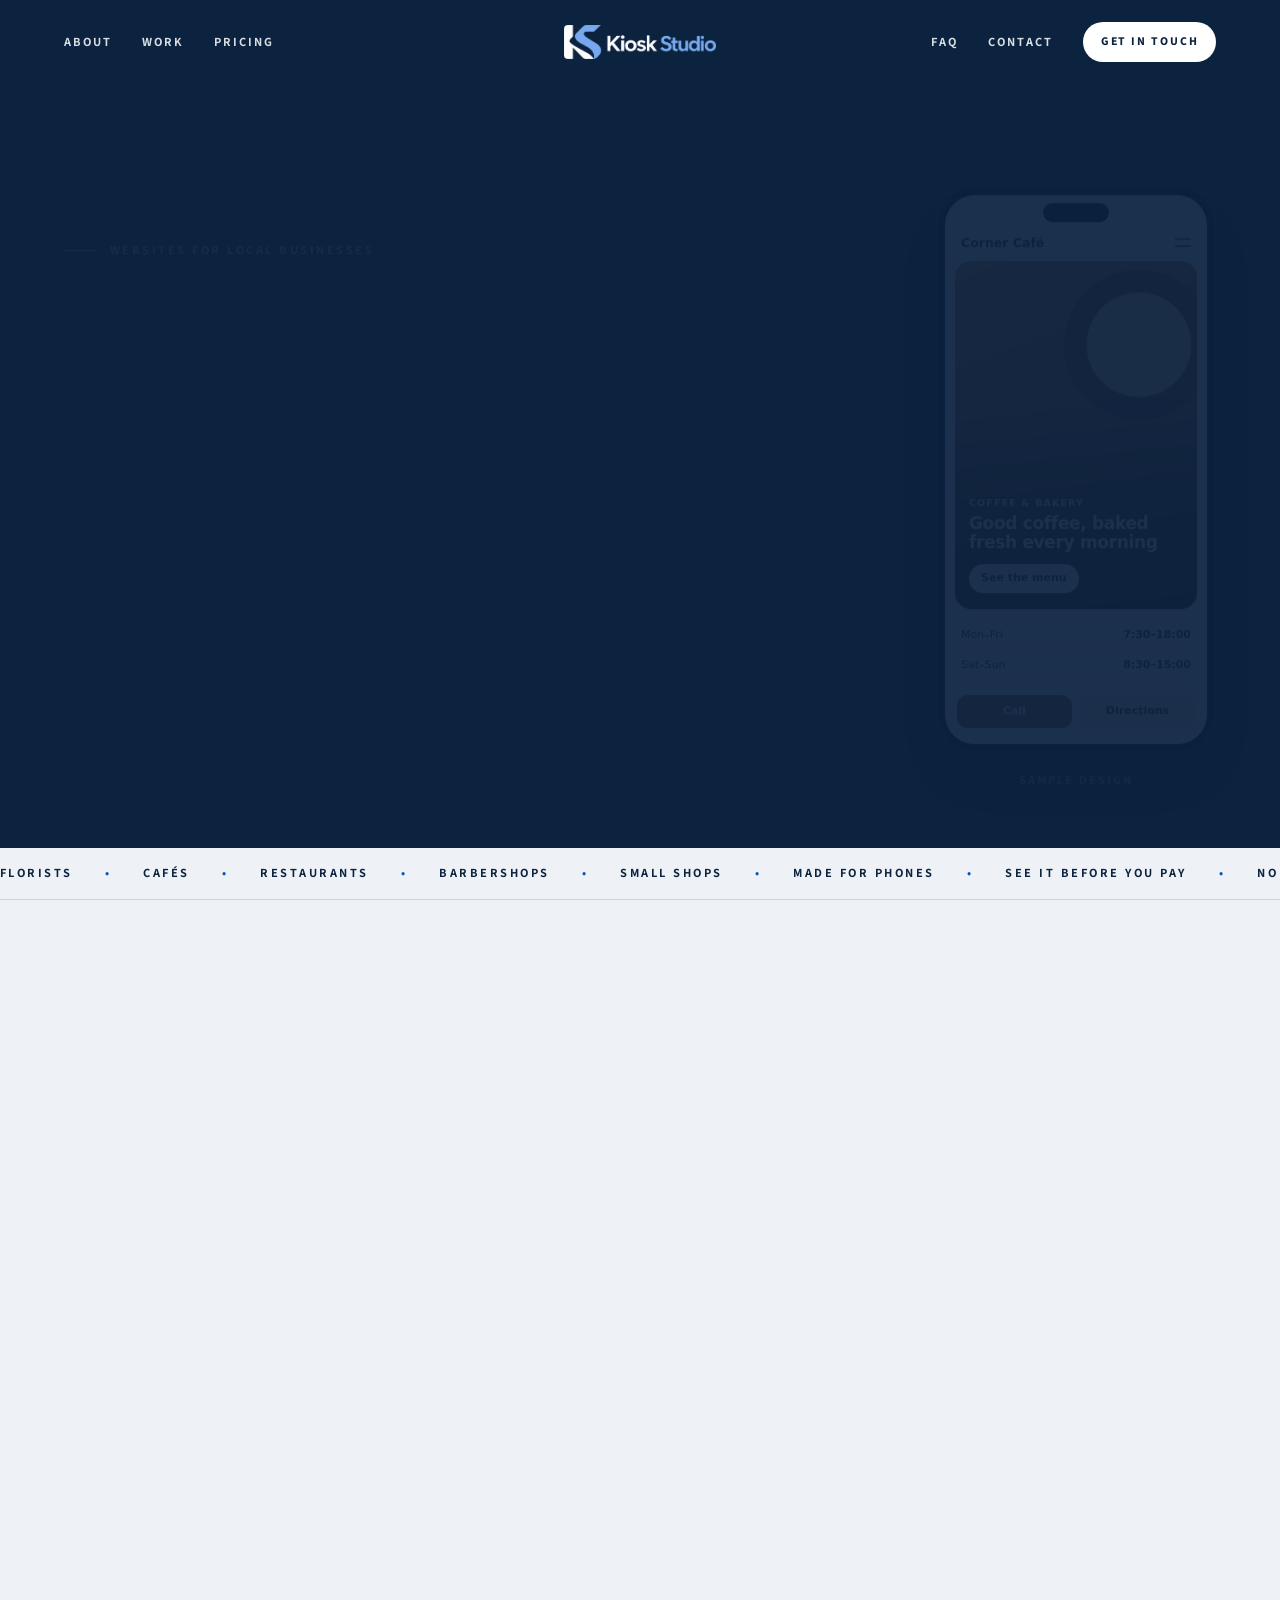
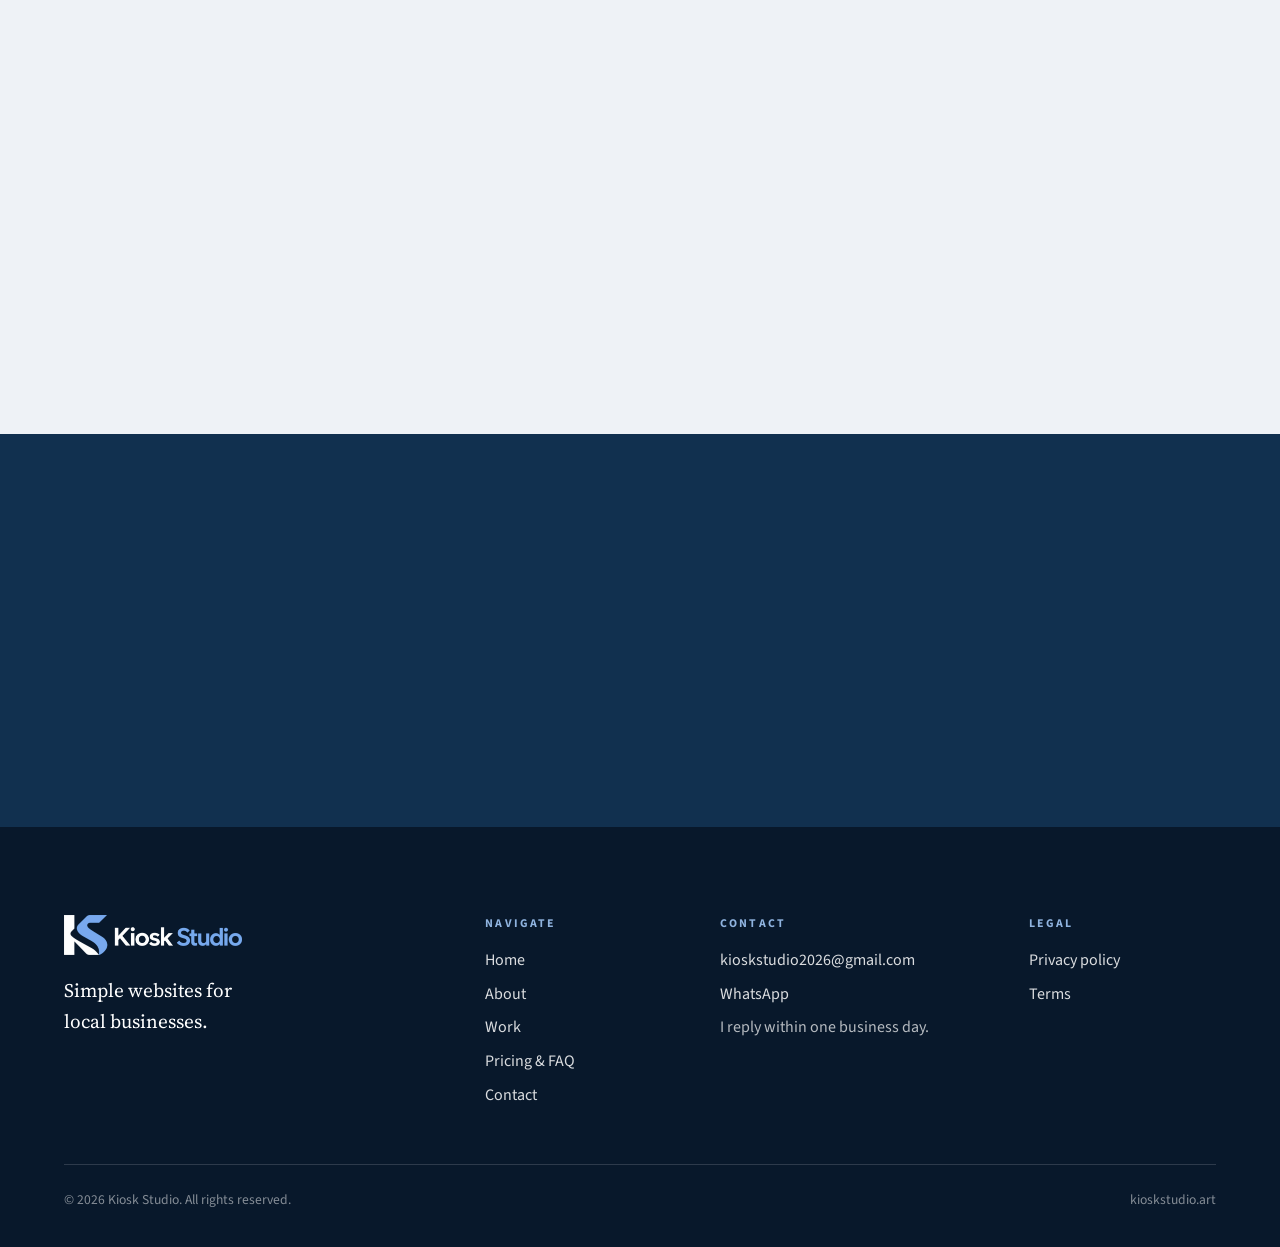
==== commit 824e0cdb: "Add the owner's photo to the About page Photo cropped to the portrait frame (4:5), resized and saved" ====
--- a/site/index.html
+++ b/site/index.html
@@ -26,7 +26,7 @@
   <link rel="apple-touch-icon" href="assets/apple-touch-icon.png">
   <link rel="preload" href="fonts/source-serif-4.woff2" as="font" type="font/woff2" crossorigin>
   <link rel="preload" href="fonts/source-sans-3.woff2" as="font" type="font/woff2" crossorigin>
-  <link rel="stylesheet" href="css/style.css?v=20261017b">
+  <link rel="stylesheet" href="css/style.css?v=20261018">
   <script type="application/ld+json">
     {
       "@context": "https://schema.org",
@@ -36,8 +36,8 @@
       "url": "https://kioskstudio.art/"
     }
   </script>
-  <script src="config.js?v=20261017b" defer></script>
-  <script src="js/main.js?v=20261017b" defer></script>
+  <script src="config.js?v=20261018" defer></script>
+  <script src="js/main.js?v=20261018" defer></script>
 </head>
 <body>
   <a class="skip-link" href="#main">Skip to content</a>
